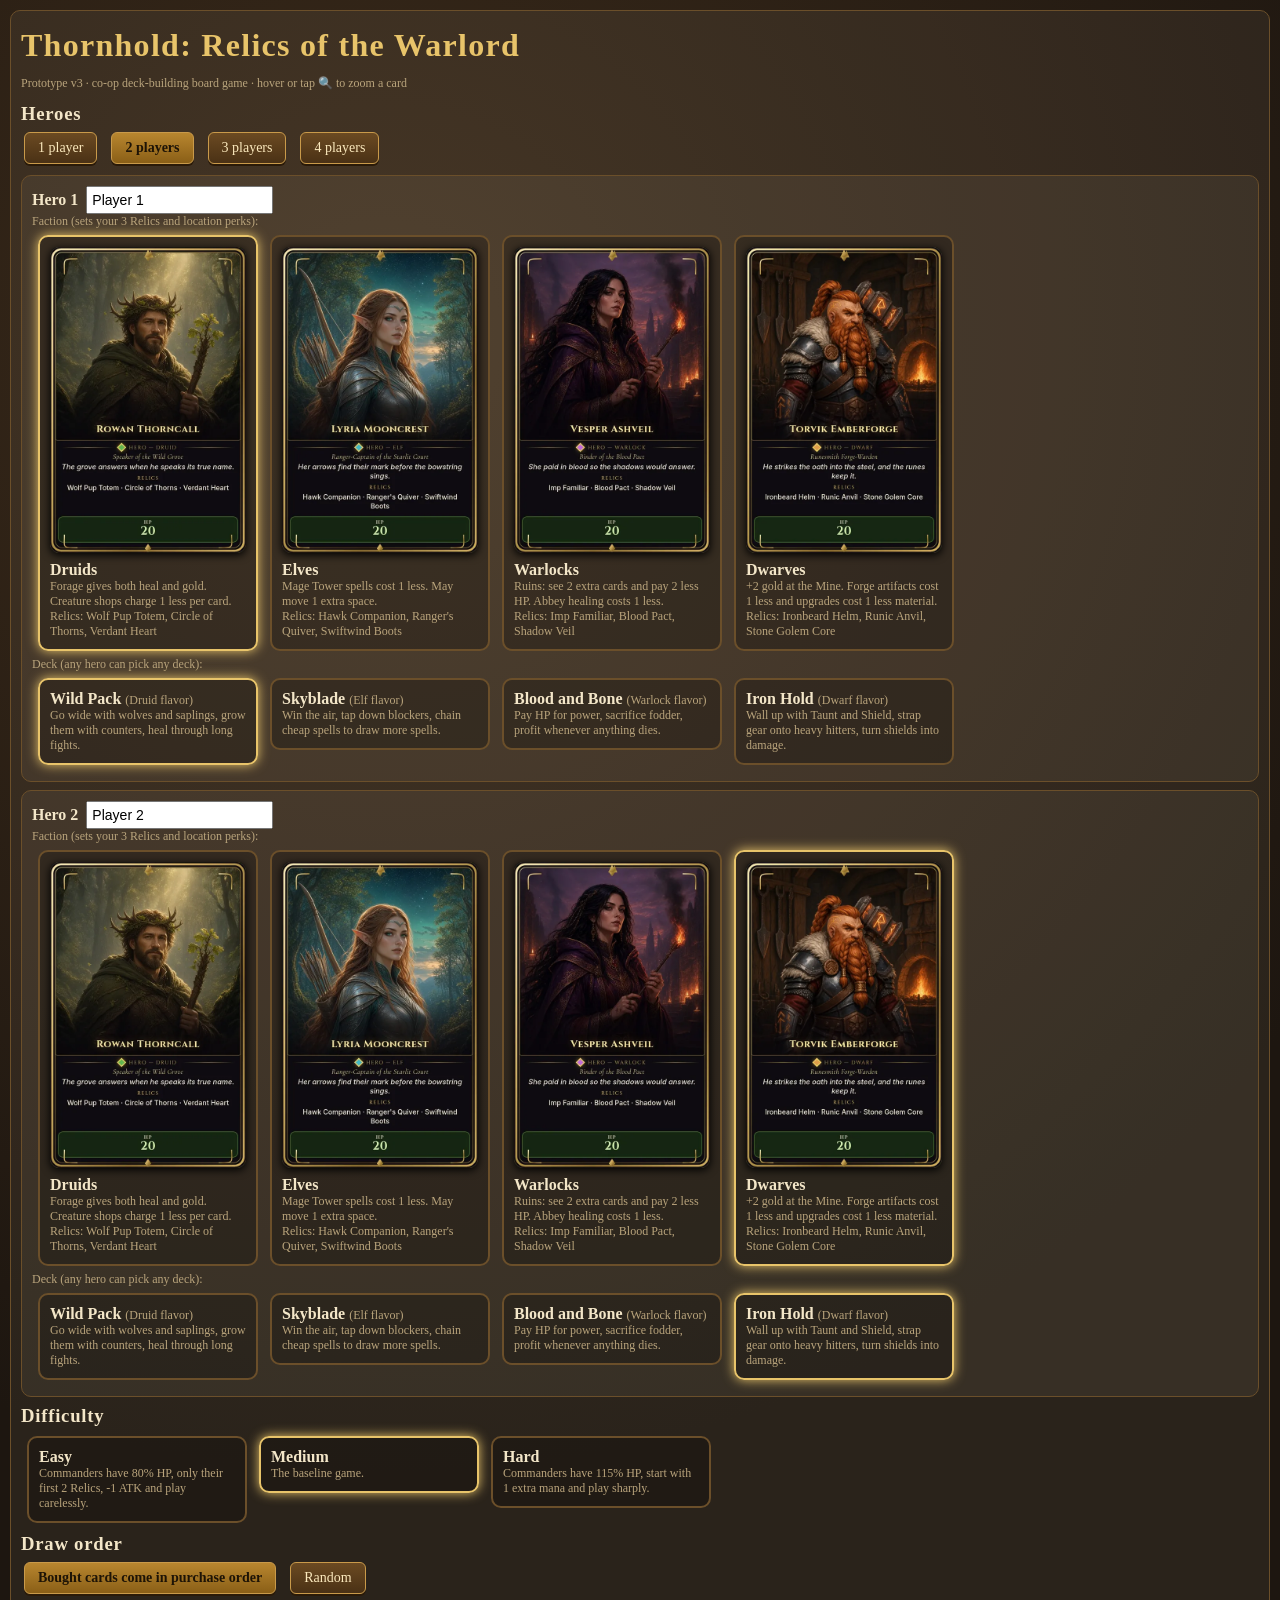
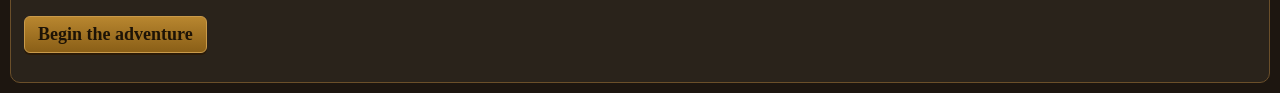
==== index.html @ ebdc27c0 "Mana is used up when played; Leyline Fountain mana shop (5 random cards, rerolls); low-mana warning;" ====
<!DOCTYPE html><html lang="en"><head><meta charset="utf-8"><meta name="viewport" content="width=device-width,initial-scale=1">
<title>Thornhold: Relics of the Warlord</title><link rel=icon href=favicon.svg><style>
*{box-sizing:border-box}
html,body{margin:0;padding:0}
body{font-family:"Palatino Linotype",Palatino,"Book Antiqua",Georgia,serif;background:#1d1610 radial-gradient(circle at 30% 20%,#3a2a1a 0,#1d1610 70%);color:#f3e6c8;min-height:100vh}
button{font-family:inherit;cursor:pointer}
h1,h2,h3{font-family:"Cinzel","Trajan Pro",Georgia,serif;letter-spacing:.04em;margin:.2em 0}
.btn{background:linear-gradient(#6b4a22,#4a3115);color:#fbe9bd;border:1px solid #c99a4a;border-radius:6px;padding:7px 13px;font-size:14px;margin:3px;box-shadow:0 2px 0 #2a1a08}
.btn:hover:not(:disabled){background:linear-gradient(#83592a,#5c3d1a)}
.btn:disabled{opacity:.45;cursor:not-allowed}
.btn.primary{background:linear-gradient(#b8862f,#8a5f17);color:#1d1306;font-weight:bold}
.btn.danger{background:linear-gradient(#8a2a22,#5e1813);border-color:#d26a5a}
.btn.small{padding:3px 8px;font-size:12px}
.wrap{max-width:1400px;margin:0 auto;padding:10px}
.topbar{display:flex;flex-wrap:wrap;align-items:center;gap:14px;background:rgba(0,0,0,.35);border:1px solid #6b4f2a;border-radius:10px;padding:8px 14px}
.topbar h1{font-size:22px;color:#e8c46a;margin-right:auto}
.doom{display:flex;align-items:center;gap:6px;font-size:13px}
.doomtrack{display:flex;gap:2px}
.doomtrack span{width:13px;height:16px;border-radius:2px;background:#3b2c1c;border:1px solid #6b4f2a}
.doomtrack span.on{background:#b3261e;border-color:#ff7b6b}
.doomtrack span.mile{outline:1px solid #e8c46a}
.seals{display:flex;gap:5px;font-size:12px}
.seal{padding:2px 7px;border-radius:10px;border:1px solid #7a2f8a;background:#3b1744}
.seal.broken{background:#2a3a22;border-color:#6fa35b;text-decoration:line-through;opacity:.75}
.main{display:grid;grid-template-columns:minmax(0,1fr) 340px;gap:12px;margin-top:10px}
@media(max-width:1000px){.main{grid-template-columns:1fr}}
.panel{background:rgba(245,230,195,.06);border:1px solid #6b4f2a;border-radius:10px;padding:10px}
.boardwrap{background:#c9b48a url();border-radius:12px;border:3px solid #5b3d1c;box-shadow:inset 0 0 60px rgba(60,35,10,.55);background:radial-gradient(circle at 50% 40%,#e3d2a8,#b99c68)}
svg.board{width:100%;height:auto;display:block}
.node{cursor:default}
.node.reach{cursor:pointer}
.node.reach circle.ring{stroke:#ffd85a;stroke-width:5;animation:pulse 1.2s infinite}
@keyframes pulse{0%,100%{stroke-opacity:1}50%{stroke-opacity:.35}}
.locpanel{margin-top:10px}
.locpanel .desc{font-size:14px;color:#e5d4ad;margin:4px 0}
.locpanel .region{font-size:13px;color:#a9d48f;font-style:italic}
.player{border:1px solid #6b4f2a;border-radius:8px;padding:8px;margin-bottom:8px;background:rgba(0,0,0,.25)}
.player.active{border-color:#e8c46a;box-shadow:0 0 10px rgba(232,196,106,.35)}
.player .pname{font-weight:bold;font-size:16px}
.bar{height:10px;background:#3b2c1c;border-radius:5px;overflow:hidden;border:1px solid #000;margin:3px 0}
.bar>i{display:block;height:100%;background:linear-gradient(#e04a3a,#a3221a)}
.chips{display:flex;flex-wrap:wrap;gap:4px;margin-top:4px}
.chip{font-size:11px;padding:2px 7px;border-radius:10px;background:#4a3518;border:1px solid #c99a4a;cursor:help}
.chip.relic{background:#2b3f5a;border-color:#7fb2e6}
.chip.perk{background:#40351a;border-color:#e8c46a}
.chip.eperk{background:#4a1a1a;border-color:#d26a5a}
.chip.quest{background:#2f4a2a;border-color:#8fc57a}
.log{font-size:12px;max-height:300px;overflow:auto;line-height:1.45;background:rgba(0,0,0,.3);padding:6px;border-radius:6px}
.log div{border-bottom:1px dotted #4a3a24;padding:1px 0}
.overlay{position:fixed;inset:0;background:rgba(10,6,2,.82);display:flex;align-items:flex-start;justify-content:center;overflow:auto;z-index:10;padding:20px 8px}
.modal{background:linear-gradient(#3a2a18,#241a0f);border:2px solid #c99a4a;border-radius:12px;padding:16px;max-width:1150px;width:100%;box-shadow:0 10px 40px #000}
.modal h2{color:#e8c46a}
.cards{display:flex;flex-wrap:wrap;gap:10px;margin:10px 0}
.card{width:132px;min-height:188px;border-radius:9px;background:linear-gradient(#f6ecd2,#dcc89c);color:#2a1a0a;border:3px solid #7a5a2a;position:relative;padding:22px 7px 26px;font-size:12px;box-shadow:0 3px 8px rgba(0,0,0,.6);display:flex;flex-direction:column;transition:transform .12s}
.card.play{cursor:pointer}
.card.play:hover{transform:translateY(-6px)}
/* Combat hand: never move the card's hit box on hover (that looped zoom-in/out on laptops). */
.combat-hand .card.play:hover{transform:none}
.combat-hand .play-row .card.play:hover,
.combat-hand .play-row .card:hover,
.combat-hand .play-row .card:focus-visible{
  transform:rotate(var(--ang)) translateY(var(--drop));
  z-index:8;
}
.combat-hand .play-row .card:hover .cardface,
.combat-hand .mana-row .card:hover .cardface{
  transform:translateY(-14px) scale(1.05);
  transform-origin:50% 100%;
  pointer-events:none;
}
.card.cant{opacity:.55;filter:grayscale(.5)}
.card .mana{position:absolute;top:-9px;left:-9px;width:28px;height:28px;border-radius:50%;background:radial-gradient(circle at 35% 30%,#8fd0ff,#1f5fa8);color:#fff;font-weight:bold;display:flex;align-items:center;justify-content:center;border:2px solid #0c2c55;font-size:15px}
.card .cost{position:absolute;bottom:-9px;right:-9px;min-width:30px;height:28px;border-radius:14px;padding:0 5px;background:radial-gradient(circle at 35% 30%,#ffe58a,#b8860b);color:#3a2500;font-weight:bold;display:flex;align-items:center;justify-content:center;border:2px solid #6b4a00;font-size:13px}
.card .cname{font-weight:bold;font-size:13px;text-align:center;line-height:1.15}
.card .ctype{font-size:10px;text-align:center;text-transform:uppercase;letter-spacing:.08em;color:#6b4a22;margin:2px 0}
.card .art{text-align:center;font-size:30px;margin:4px 0;border-radius:6px;background:rgba(0,0,0,.08);padding:4px 0}
.card .ctext{font-size:11.5px;line-height:1.3;text-align:center;flex:1}
.card .tier{position:absolute;bottom:3px;left:7px;font-size:10px;color:#6b4a22}
.card.druid{border-color:#3f7d3a}.card.elf{border-color:#2f7a8c}.card.warlock{border-color:#6b2f8a}.card.dwarf{border-color:#8a5a2b}.card.neutral{border-color:#7a6a50}
.card.relic{background:linear-gradient(#e3ecf7,#b7c9e0);border-color:#2b4f7a}
.card.perk{background:linear-gradient(#fbefc4,#e2c56e);border-color:#8a6a10}
.card .buy{margin-top:6px;text-align:center}
.enemy{width:150px;border-radius:9px;background:linear-gradient(#3b1d1d,#1f0e0e);border:3px solid #7a2a2a;padding:8px;color:#f3d6c8;cursor:pointer;position:relative;font-size:12px}
.enemy.boss{width:200px;border-color:#b8862f;background:linear-gradient(#2a0f33,#120616)}
.enemy.tgt{box-shadow:0 0 0 3px #ffd85a,0 0 18px #ffd85a}
.enemy.dead{opacity:.25;cursor:default;filter:grayscale(1)}
.enemy .ename{font-weight:bold;font-size:14px}
.enemy .stats{display:flex;gap:8px;margin:4px 0;font-size:13px}
.enemy .abil{font-size:11px;color:#d8b5a5;font-style:italic}
.tag{display:inline-block;font-size:10px;padding:1px 5px;border-radius:6px;background:#5a4a20;margin:1px}
.fighters{display:flex;flex-wrap:wrap;gap:10px;margin:8px 0}
.fighter{border:1px solid #6b4f2a;border-radius:8px;padding:6px 10px;background:rgba(0,0,0,.3);min-width:220px}
.fighter.act{border-color:#e8c46a}
.creature{display:inline-block;font-size:11px;padding:2px 6px;border-radius:6px;background:#2f4a2a;border:1px solid #8fc57a;margin:2px}
.manabar{display:inline-flex;gap:3px;vertical-align:middle}
.manabar i{width:14px;height:14px;border-radius:50%;background:#1f5fa8;border:1px solid #8fd0ff;display:inline-block}
.manabar i.off{background:#222;border-color:#444}
.clog{font-size:12px;max-height:120px;overflow:auto;background:rgba(0,0,0,.35);padding:6px;border-radius:6px;line-height:1.4}
.setup .fac{display:inline-block;width:200px;border:2px solid #6b4f2a;border-radius:10px;padding:10px;margin:6px;cursor:pointer;background:rgba(0,0,0,.25);vertical-align:top}
.setup .fac.sel{border-color:#e8c46a;box-shadow:0 0 12px #e8c46a}
.setup .fac .ic{font-size:36px}
.endscreen{text-align:center;padding:40px}
.endscreen h1{font-size:46px}
.muted{color:#b9a47c;font-size:12px}
.row{display:flex;flex-wrap:wrap;gap:8px;align-items:center}
.decklist{display:flex;flex-wrap:wrap;gap:6px}
.decklist .dl{font-size:12px;border:1px solid #6b4f2a;border-radius:6px;padding:3px 6px;background:rgba(0,0,0,.25)}
.help{font-size:13px;line-height:1.5}
.help summary{cursor:pointer;color:#e8c46a}
.err{background:#5e1813;color:#fff;padding:6px;border-radius:6px;margin:6px 0;font-size:12px}

.crs{display:flex;flex-wrap:wrap;gap:4px;margin-top:4px}
.mini{width:110px;padding:4px 6px;border-radius:7px;background:#2f4a2a;border:1px solid #8fc57a;font-size:11px;line-height:1.25}
.mini.token{border-style:dashed;background:#2a3d2a}
.mini.artf{background:#3d3a33;border-color:#c9a45a}
.mini .mn{font-weight:bold;white-space:nowrap;overflow:hidden;text-overflow:ellipsis}
.mini .kw{color:#e6d9a8;font-size:10px;min-height:12px}
.mini .pt{font-weight:bold;font-size:14px;text-align:right}
.mini .ctr{font-size:10px;background:#5b7d2a;border-radius:4px;padding:0 3px}
.respond{border:2px solid #d4a017;background:#3a2a12}
/* ===== v3 additions ===== */
.card{width:138px}
.card .mana{background:radial-gradient(circle at 35% 30%,#8fd0ff,#1f5fa8)}
.card.creature{background:linear-gradient(#eef3dc,#c9d6a4)}
.card.spell,.card.instant{background:linear-gradient(#ecebf8,#c3c3e6)}
.card.artifact,.card.equipment{background:linear-gradient(#f4eadb,#d9c3a0)}
.card.manac{background:linear-gradient(#e2f0fb,#a9cbe8);border-color:#1f5fa8}
.card.junk{background:linear-gradient(#ddd,#aaa);border-color:#666}
.card .pt{position:absolute;bottom:4px;left:8px;font-weight:bold;font-size:15px}
.card .stars{position:absolute;top:2px;right:6px;color:#b8860b;font-size:12px}
.card.sel{box-shadow:0 0 0 3px #ffd85a,0 0 14px #ffd85a}
.gauntlet{display:flex;flex-wrap:wrap;gap:8px;align-items:center;margin:8px 0;padding:8px;border-radius:10px;background:rgba(90,20,20,.25);border:1px solid #7a2a2a}
.gstop{padding:6px 10px;border-radius:8px;border:2px solid #6b1e1e;background:#3a1212;font-size:13px}
.gstop.done{background:#2a3a22;border-color:#6fa35b;text-decoration:line-through;opacity:.8}
.gstop.next{border-color:#ffd85a;box-shadow:0 0 10px rgba(255,216,90,.5)}
.gstop.lock{opacity:.6}
.cr{width:118px;padding:5px 6px;border-radius:8px;background:#2f4a2a;border:2px solid #8fc57a;font-size:11px;line-height:1.25;cursor:pointer;position:relative;transition:transform .15s}
.cr.boss{background:#4a1f1f;border-color:#d26a5a}
.cr.token{border-style:dashed}
.cr.tapped{transform:rotate(9deg);opacity:.6;filter:saturate(.5)}
.cr.atk{box-shadow:0 0 0 3px #ff6a3a,0 0 14px #ff6a3a}
.cr.ally{box-shadow:0 0 0 3px #7fd3ff,0 0 12px #7fd3ff}
.cr.tgt{box-shadow:0 0 0 3px #ffd85a,0 0 14px #ffd85a}
.cr .mn{font-weight:bold;white-space:nowrap;overflow:hidden;text-overflow:ellipsis}
.cr .kw{color:#e6d9a8;font-size:10px;min-height:12px}
.cr .pt{font-weight:bold;font-size:15px;text-align:right}
.cr .eq{font-size:10px;color:#ffd9a0}
.cr .sh{position:absolute;top:-8px;right:-6px;background:#5a7fa8;border:1px solid #cfe6ff;border-radius:10px;padding:0 5px;font-size:11px;font-weight:bold}
.field{display:flex;flex-wrap:wrap;gap:8px;min-height:30px;padding:6px;border-radius:8px;background:rgba(0,0,0,.2)}
.bosspanel{display:flex;flex-wrap:wrap;gap:14px;align-items:flex-start;padding:10px;border-radius:10px;background:linear-gradient(#2a0f33,#120616);border:2px solid #b8862f}
.bosspanel .bname{font-size:20px;font-weight:bold;color:#e8c46a}
.bossbox{cursor:pointer;padding:6px;border-radius:8px}
.bossbox.tgt{box-shadow:0 0 0 3px #ffd85a,0 0 14px #ffd85a}
.phase{font-size:16px;padding:8px 12px;border-radius:8px;background:#3a2a12;border:1px solid #c99a4a;margin:8px 0}
.bosscast-banner{margin:8px 0 0;padding:8px 12px;border-radius:8px;font-size:15px;color:#f3e8ff;background:linear-gradient(#4a2370,#2a1240);border:2px solid #c46bff;box-shadow:0 0 16px rgba(196,107,255,.5);animation:awakenpop .45s ease-out;display:flex;flex-wrap:wrap;gap:8px;align-items:center}
.bosscast-banner .bc-spell{display:inline-flex;align-items:center;gap:6px;background:rgba(0,0,0,.25);padding:3px 8px;border-radius:6px}
.bosscast-banner .bc-spell img{width:34px;height:46px;object-fit:cover;border-radius:3px}
.bosscast-banner small{opacity:.85}
.awaken-banner{margin:8px 0 0;padding:10px 14px;border-radius:8px;text-align:center;font-size:18px;font-weight:bold;letter-spacing:.02em;color:#1a1204;background:linear-gradient(#ffe9a0,#c99a4a);border:2px solid #ffd85a;box-shadow:0 0 18px rgba(255,216,90,.55);animation:awakenpop .45s ease-out}
@keyframes awakenpop{0%{transform:scale(.85);opacity:0}100%{transform:scale(1);opacity:1}}
.cr.artcr.awakened{box-shadow:0 0 0 3px #ffd85a,0 0 16px #ffe9a0}
.cr.artcr.awaken-flash{animation:awakenflash 1.1s ease-out}
@keyframes awakenflash{0%{box-shadow:0 0 0 6px #fff6c8,0 0 28px #ffd85a;filter:brightness(1.35)}100%{box-shadow:0 0 0 3px #ffd85a,0 0 16px #ffe9a0;filter:none}}
.atkrow{display:flex;flex-wrap:wrap;gap:6px;align-items:center;padding:6px;border-radius:8px;border:1px solid #6b4f2a;margin:4px 0;background:rgba(0,0,0,.25);cursor:pointer}
.atkrow.sel{border-color:#ffd85a;background:rgba(80,60,10,.4)}
.atkrow.cancel{opacity:.5;text-decoration:line-through}
.eventcard{max-width:460px;width:90%;margin:auto;text-align:center;border-radius:16px;padding:24px;border:4px solid #c99a4a;background:linear-gradient(#f6ecd2,#dcc89c);color:#2a1a0a;box-shadow:0 10px 50px #000;animation:pop .35s ease-out}
.eventcard.bad{border-color:#a3221a;background:linear-gradient(#f6d8d2,#dca89c)}
.eventcard.good{border-color:#3f7d3a;background:linear-gradient(#e6f6d2,#b9dc9c)}
.eventcard .big{font-size:96px}
.eventcard h2{color:#2a1a0a!important;font-size:32px}
.eventcard p{font-size:17px}
.eventcard .res{font-size:20px;font-weight:bold;margin:12px 0}
@keyframes pop{0%{transform:scale(.4) rotate(-8deg);opacity:0}100%{transform:scale(1) rotate(0);opacity:1}}
.tabs{display:flex;gap:6px;margin:6px 0}
.mats{display:inline-flex;gap:8px;font-size:12px}
.uprow{display:flex;flex-wrap:wrap;gap:4px;align-items:center;border-bottom:1px dotted #6b4f2a;padding:4px 0}
.ready{font-size:12px;padding:4px 8px;border-radius:6px;background:rgba(0,0,0,.3);border:1px solid #6b4f2a;margin:4px 0}
.diffsel .fac{width:180px}

/* ===== Finished card art ===== */
.card.artcard{width:138px;min-height:0;height:auto;padding:0;border:none;background:transparent;box-shadow:0 3px 10px rgba(0,0,0,.7);overflow:visible}
.card.artcard .cardface{width:100%;height:auto;display:block;border-radius:8px;pointer-events:none;user-select:none}
.card.artcard .stars{top:6px;right:8px;text-shadow:0 1px 3px #000}
.card.artcard .why{position:absolute;left:6px;right:6px;bottom:28px;background:rgba(20,10,0,.8);color:#ffd9a0;font-size:10px;padding:3px 5px;border-radius:4px;text-align:center;pointer-events:none}
.card.artcard .buy{position:absolute;left:0;right:0;bottom:10px;margin:0}
.zoom-btn{position:absolute;top:6px;left:6px;z-index:2;width:22px;height:22px;border:0;border-radius:11px;background:rgba(0,0,0,.55);color:#f6ecd2;font-size:11px;line-height:22px;padding:0;cursor:pointer;opacity:.85}
.zoom-btn:hover{background:rgba(40,24,8,.9);opacity:1}
.card.artcard .up-tag{position:absolute;left:6px;right:6px;bottom:36px;color:#ffe08a;font-size:10px;text-align:center;text-shadow:0 1px 3px #000;pointer-events:none}

.cr.artcr{width:92px;padding:0 0 22px;overflow:visible;background:#1a120c;border-width:2px}
.cr.artcr .cr-face{width:100%;display:block;border-radius:6px 6px 0 0;pointer-events:none;user-select:none}
.cr.artcr .mn,.cr.artcr .kw,.cr.artcr .eq{display:none}
.cr.artcr .pt{position:absolute;left:0;right:0;bottom:2px;text-align:center;font-size:13px;color:#f6ecd2;text-shadow:0 1px 3px #000}
.cr.artcr .zoom-btn{top:4px;left:4px;width:18px;height:18px;font-size:10px;line-height:18px}

.chip.artchip{display:inline-flex;align-items:center;gap:4px;padding:2px 6px 2px 2px}
.chip.artchip img{width:28px;height:44px;object-fit:cover;border-radius:3px;display:block}

.setup .fac{width:220px}
.setup .fac .hero-art{width:100%;border-radius:8px;margin:0 0 8px;display:block;box-shadow:0 2px 8px #000}

.player .hero-mini{width:44px;height:68px;object-fit:cover;border-radius:5px;float:right;margin:0 0 4px 8px;cursor:pointer;box-shadow:0 2px 6px #000}

.bosspanel{display:flex;gap:12px;align-items:flex-start}
.bossbox{display:flex;gap:10px;align-items:flex-start}
.bossbox .boss-art{width:110px;height:auto;border-radius:8px;display:block;box-shadow:0 2px 8px #000;flex:none}

#cardzoom{position:fixed;inset:0;display:none;align-items:center;justify-content:center;z-index:80;pointer-events:none}
#cardzoom.show{display:flex}
#cardzoom.pinned{pointer-events:auto;background:rgba(8,4,2,.72)}
#cardzoom img{max-width:min(520px,92vw);max-height:92vh;height:auto;border-radius:14px;box-shadow:0 12px 40px #000;pointer-events:none}
#cardzoom .cardzoom-close{display:none;position:fixed;top:16px;right:18px;width:40px;height:40px;border:0;border-radius:20px;background:#3a2a18;color:#f6ecd2;font-size:24px;cursor:pointer}
#cardzoom.pinned .cardzoom-close{display:block}

/* ===== Combat table layout: full cards on the board, hand docked low ===== */
.overlay.combat-ov{
  padding:6px;
  align-items:stretch;
  justify-content:center;
  overflow:hidden;
  background:rgba(8,5,2,.96);
}
.modal.combat-modal{
  max-width:min(1480px,100%);
  width:100%;
  height:100%;
  max-height:100%;
  display:flex;
  flex-direction:column;
  padding:8px 10px 0;
  overflow:hidden;
  --table-card-w:128px;
  --hand-card-w:118px;
}
.combat-table{
  flex:1 1 auto;
  min-height:0;
  overflow:auto;
  display:flex;
  flex-direction:column;
  gap:4px;
}
.combat-modal .bosspanel{
  display:flex;
  flex-wrap:nowrap;
  gap:10px;
  align-items:flex-start;
  padding:6px 8px;
  flex:0 0 auto;
}
.combat-modal .bossbox{display:flex;gap:8px;align-items:flex-start;flex:0 1 auto;min-width:0;max-width:52%}
.combat-modal .bossbox .boss-art{width:72px;height:auto;border-radius:6px;flex:none}
.combat-modal .bosspanel .bname{font-size:16px;line-height:1.2}
.combat-modal .bstats{font-size:12px;color:#e6d9a8}
.bstats-short{display:none}
.combat-modal .bar{width:min(260px,100%)}
.combat-modal .clog{
  flex:1 1 200px;
  min-width:160px;
  max-width:360px;
  max-height:78px;
  margin:0;
  font-size:11px;
}
.combat-modal .phase{font-size:14px;padding:6px 10px;margin:0;flex:0 0 auto}
.combat-fields{display:flex;flex-direction:column;gap:8px;flex:1 1 auto;min-height:0}
.battle-row{flex:0 0 auto;width:100%;min-width:0;overflow:hidden}
.battle-row.ours.act .muted{color:#e8c46a}
.hero-fields{display:flex;flex-direction:row;flex-wrap:nowrap;gap:8px;flex:1 1 auto;min-height:0;align-items:stretch}
.combat-fields.multi .hero-fields .battle-row.ours{flex:1 1 0;width:auto;min-width:0;overflow:auto}
.combat-fields.multi .hero-fields .field{overflow:visible;min-height:0}
.field-stats{display:inline}
.combat-modal .field{
  display:flex;
  flex-wrap:wrap;
  justify-content:center;
  align-items:flex-end;
  gap:8px;
  min-height:0;
  padding:16px 10px 18px;
  overflow:hidden;
}
.cr.tapped, .cr.artcr.tapped{transform-origin:center center}
/* Full painted card faces on the battlefield (not cropped tokens) */
.cr.artcr{
  width:var(--table-card-w);
  flex:0 0 var(--table-card-w);
  padding:0;
  overflow:visible;
  background:transparent;
  border:none;
  box-shadow:0 3px 10px rgba(0,0,0,.7);
  border-radius:8px;
}
.cr.artcr .cardface{
  width:100%;
  height:auto;
  display:block;
  border-radius:8px;
  pointer-events:none;
  user-select:none;
}
.cr.artcr .mn,.cr.artcr .kw,.cr.artcr .eq{display:none}
.cr.artcr .pt{
  position:absolute;
  left:8%;
  right:8%;
  bottom:3.2%;
  text-align:center;
  font-size:calc(var(--table-card-w) * .11);
  font-weight:bold;
  color:#f6ecd2;
  text-shadow:0 1px 3px #000,0 0 6px #000;
  pointer-events:none;
  background:rgba(10,6,2,.55);
  border-radius:6px;
  padding:1px 0;
  line-height:1.15;
}
.cr.artcr > .muted{
  position:absolute;
  left:0;right:0;top:42%;
  text-align:center;
  font-weight:bold;
  text-shadow:0 1px 3px #000;
  pointer-events:none;
}
.cr.artcr .zoom-btn{top:4px;left:4px;width:20px;height:20px;font-size:11px;line-height:20px}
.field.busy{--table-card-w:108px}
.field.packed{--table-card-w:92px}
.combat-modal .fighters{gap:6px;margin:0;flex:0 0 auto}
.combat-modal .fighter{padding:2px 8px;min-width:200px;flex:1}
.combat-modal .fighter .chip.artchip img{width:20px;height:32px}

/* Felt / stone play mat for the table */
.combat-fields{
  background:
    radial-gradient(ellipse at 50% 45%, rgba(70,100,60,.2), transparent 65%),
    linear-gradient(180deg, #243322 0%, #1a2618 55%, #162014 100%);
  border:3px solid #5a3c1c;
  box-shadow:inset 0 0 36px rgba(0,0,0,.45), 0 0 0 1px #c4a36a66;
  border-radius:12px;
  padding:6px 8px 10px;
  margin:2px 0 0;
}
.combat-modal .field{
  background:rgba(0,0,0,.18);
  border:1px solid rgba(80,110,70,.35);
  box-shadow:inset 0 0 16px rgba(0,0,0,.3);
  border-radius:8px;
  padding:16px 10px 18px;
  overflow:hidden;
}
.combat-modal .fighters{background:rgba(0,0,0,.2);border-color:#4a6a40}

/* Hand tray: leather rail, distinct from the table */
.combat-hand{
  flex:0 0 auto;
  z-index:4;
  margin:12px 2px 4px;
  padding:8px 14px 14px;
  border-radius:18px 18px 12px 12px;
  border:3px solid #1a0c06;
  border-top-color:#8a6230;
  background:
    linear-gradient(180deg, rgba(90,56,28,.35), rgba(0,0,0,.28) 40%, rgba(0,0,0,.45)),
    linear-gradient(90deg, #2a180e, #5a3820 18%, #4a2c16 50%, #5a3820 82%, #2a180e);
  box-shadow:
    inset 0 2px 0 #d4b07a,
    inset 0 -10px 18px rgba(0,0,0,.5),
    0 -6px 16px rgba(0,0,0,.4);
  overflow:visible;
}
.combat-hand .hand-label,
.combat-hand .muted{color:#e6d0a8}

.combat-hand-rows{display:flex;flex-wrap:wrap;justify-content:center;align-items:flex-end;gap:8px 16px}
.combat-hand .hand-block{min-width:0}
.combat-hand .cards{margin:4px 0;gap:8px;justify-content:center;flex-wrap:wrap}
.combat-hand .card,
.combat-hand .card.artcard{width:var(--hand-card-w)}
.combat-hand .mana-row .card,
.combat-hand .mana-row .card.artcard{width:calc(var(--hand-card-w) * .86)}
.combat-hand .hand-actions{margin:4px 0 0;justify-content:center}

/* Held hand: slight fan, overlap, sits on the tray lip */
.combat-hand .play-row{
  gap:0;
  padding:2px 18px 0;
  align-items:flex-end;
}
.combat-hand .play-row .card{
  --mid:calc((var(--hand-n, 1) - 1) / 2);
  --ang:calc((var(--i, 0) - var(--mid)) * 3deg);
  --drop:calc(abs(var(--i, 0) - var(--mid)) * 4px);
  margin:0 calc(var(--hand-card-w) * -.16) -10px;
  transform:rotate(var(--ang)) translateY(var(--drop));
  transform-origin:50% 120%;
  z-index:1;
  box-shadow:0 8px 16px rgba(0,0,0,.65);
  transition:transform .14s, margin .14s, z-index 0s;
}
.combat-hand .play-row .card:hover,
.combat-hand .play-row .card:focus-visible{
  transform:rotate(var(--ang)) translateY(var(--drop));
  z-index:8;
}
.combat-hand .mana-row{
  gap:0;
  padding:2px 8px 0;
}
.combat-hand .mana-row .card{
  margin:0 -8px -6px;
  box-shadow:0 6px 12px rgba(0,0,0,.55);
}
.combat-hand .hand-actions{position:relative;z-index:2;padding-top:8px}

/* Softer "can't play" — art stays visible, small badge instead of a covering bar */
.combat-hand .card.cant{opacity:1;filter:none}
.combat-hand .card.artcard.cant .cardface{opacity:.88;filter:brightness(.88) saturate(.8)}
.combat-hand .card.artcard .why{
  left:50%;
  right:auto;
  bottom:auto;
  top:8px;
  transform:translateX(-50%);
  width:max-content;
  max-width:90%;
  background:rgba(50,18,8,.88);
  color:#ffe0b0;
  font-size:9px;
  font-weight:bold;
  letter-spacing:.02em;
  padding:2px 7px;
  border-radius:8px;
  box-shadow:0 1px 4px #000;
  white-space:nowrap;
  overflow:hidden;
  text-overflow:ellipsis;
}

/* Opponent's cards face them (180°). Live stats / zoom stay upright. */
.battle-row.is-foe .cr,
.battle-row.is-foe .cr.artcr{transform:rotate(180deg)}
.battle-row.is-foe .cr.tapped,
.battle-row.is-foe .cr.artcr.tapped{transform:rotate(189deg)}
.battle-row.is-foe .cr .pt,
.battle-row.is-foe .cr .zoom-btn,
.battle-row.is-foe .cr .sh,
.battle-row.is-foe .cr > .muted{transform:rotate(180deg)}



/* Boss relics as full card pics, to the right of his name/info */
.combat-modal .bosspanel{align-items:center}
.boss-relics{
  display:flex;
  flex-direction:row;
  flex-wrap:nowrap;
  align-items:flex-end;
  gap:6px;
  flex:0 0 auto;
  transform:none;
}
/* Relics in the top panel always face the player; only battlefield creatures flip. */
.boss-relics .chip,
.boss-relics .chip img{
  transform:none;
}
.boss-relics .chip{
  flex-direction:column;
  align-items:center;
  gap:2px;
  padding:3px;
  margin:0;
  background:rgba(20,10,4,.55);
  border:1px solid #8a6230;
  border-radius:6px;
  font-size:9px;
  line-height:1.2;
  text-align:center;
  color:#e6d0a8;
  width:58px;
  max-width:58px;
  box-sizing:border-box;
  flex:0 0 58px;
  cursor:pointer;
}
.boss-relics .chip.artchip img{
  width:52px;
  height:80px;
  object-fit:cover;
  border-radius:4px;
  box-shadow:0 3px 8px #000;
  flex:none;
}
.boss-relics .chip-name{
  display:block;
  width:100%;
  height:1.2em;
  line-height:1.2em;
  white-space:nowrap;
  overflow:hidden;
  text-overflow:ellipsis;
}
.combat-modal .clog{min-width:120px;flex:1 1 140px}
/* Relic / bonus cards sit in the empty lower-left of the hand tray */
.combat-hand{display:flex;align-items:flex-end;gap:10px}
.tray-bonuses{
  flex:0 0 auto;
  display:flex;
  flex-direction:row;
  flex-wrap:nowrap;
  align-items:flex-end;
  gap:6px;
  padding:0 2px 8px 4px;
  z-index:3;
}
.tray-bonuses .chip{
  flex-direction:column;
  align-items:center;
  gap:2px;
  padding:3px;
  margin:0;
  background:rgba(20,10,4,.7);
  border:1px solid #8a6230;
  border-radius:6px;
  font-size:9px;
  line-height:1.15;
  text-align:center;
  color:#e6d0a8;
  max-width:72px;
  cursor:pointer;
}
.tray-bonuses .chip.artchip img{
  width:56px;
  height:88px;
  object-fit:cover;
  border-radius:4px;
  box-shadow:0 3px 8px #000;
}
.combat-hand-rows{flex:1 1 auto;min-width:0}
.combat-modal .fighters.slim{background:transparent;border:none;padding:0 4px}
.combat-modal .fighters.slim .fighter{padding:1px 8px;border:none;background:transparent;min-width:0}

@media (min-width:1600px) and (min-height:980px){
  .modal.combat-modal{--table-card-w:160px;--hand-card-w:128px}
  .field.busy{--table-card-w:148px}
  .field.packed{--table-card-w:128px}
}
@media (max-height:820px){
  .modal.combat-modal{--table-card-w:120px;--hand-card-w:78px}
  .field.busy{--table-card-w:114px}
  .field.packed{--table-card-w:100px}
  .tray-bonuses .chip.artchip img{width:48px;height:76px}
  .tray-bonuses{padding-bottom:6px}
  .combat-modal .bossbox .boss-art{width:44px}
  .combat-modal .bosspanel{padding:3px 6px;gap:8px;align-items:center}
  .boss-relics{gap:4px}
  .boss-relics .chip{width:52px;max-width:52px;flex-basis:52px;padding:2px;font-size:8px}
  .boss-relics .chip.artchip img{width:36px;height:56px}
  .combat-modal .clog{max-height:56px;font-size:10px;min-width:100px}
  .combat-modal .phase{font-size:12px;padding:3px 8px}
  .combat-modal .bstats{font-size:11px}
  .combat-modal .bosspanel .bname{font-size:15px}
  .combat-fields{padding:4px 6px 4px;gap:2px}
  .combat-modal .field{padding:3px 4px;gap:6px}
  .combat-modal .fighters{gap:4px}
  .combat-modal .fighter{padding:1px 6px;font-size:12px}
  .combat-modal .fighter .chip.artchip img{width:14px;height:22px}
  .combat-hand .muted{font-size:11px;margin:0}
  .combat-hand{padding:4px 10px 6px;margin-top:6px}
  .combat-hand .hand-actions{margin:0;padding-top:2px}
  .combat-hand .play-row{padding:0 14px}
  .combat-hand .play-row .card{margin-bottom:-4px;--drop:calc(abs(var(--i, 0) - var(--mid)) * 3px)}
  .combat-hand .play-row .card:hover,
  .combat-hand .play-row .card:focus-visible{transform:rotate(var(--ang)) translateY(var(--drop));z-index:8}
}
@media (max-height:700px){
  .modal.combat-modal{--table-card-w:96px;--hand-card-w:86px}
  .combat-hand .mana-row .card,
  .combat-hand .mana-row .card.artcard{width:calc(var(--hand-card-w) * .8)}
}
/* Phone landscape */
@media (max-height:500px) and (orientation:landscape){
  .overlay.combat-ov{padding:2px}
  .modal.combat-modal{--table-card-w:70px;--hand-card-w:50px;padding:3px 6px 0}
  .combat-fields{flex-direction:row;align-items:flex-end;gap:8px}
  .battle-row{flex:1 1 0;min-width:0}
  .combat-modal .fighters{display:none}
  .tray-bonuses{max-width:none;gap:3px;padding:0 2px 4px;flex-wrap:nowrap}
  .tray-bonuses .chip{max-width:52px;font-size:8px;padding:2px}
  .tray-bonuses .chip.artchip img{width:36px;height:56px}
  .combat-modal .bossbox .boss-art{width:36px}
  .combat-modal .bosspanel{padding:2px 6px}
  .combat-modal .bosspanel .bname{font-size:14px}
  .combat-modal .bstats{display:block;font-size:11px}
  .combat-modal .clog{display:none}
  .combat-modal .chips{display:none}
  .boss-relics{gap:3px}
  .boss-relics .chip{width:40px;max-width:40px;flex-basis:40px;padding:1px;font-size:7px}
  .boss-relics .chip.artchip img{width:28px;height:44px}
  .field-stats{display:inline}
  .combat-modal .phase{font-size:11px;padding:3px 8px;overflow:hidden;white-space:nowrap;text-overflow:ellipsis;flex:0 0 auto;margin:0 0 6px;background:#2a1c0e;z-index:1}
  .phase-hint,.wide-hint{display:none}
  .battle-row > .muted{padding:1px 4px 3px;line-height:1.2;font-size:10px}
  .combat-fields{margin-top:2px}
  .combat-hand{margin:4px 0 2px;padding:3px 8px 6px;border-radius:12px 12px 8px 8px}
  .combat-hand .play-row{padding:0 8px}
  .combat-hand .play-row .card{margin-left:calc(var(--hand-card-w) * -.2);margin-right:calc(var(--hand-card-w) * -.2);margin-bottom:-4px}
  .combat-hand .play-row .card:hover,
  .combat-hand .play-row .card:focus-visible{transform:rotate(var(--ang)) translateY(var(--drop));z-index:8}
  .combat-hand .muted{position:absolute;width:1px;height:1px;overflow:hidden;clip:rect(0,0,0,0)}
  .combat-hand .mana-row .card,
  .combat-hand .mana-row .card.artcard{width:calc(var(--hand-card-w) * .78)}
  .field.busy,.field.packed{--table-card-w:58px}
  .combat-modal .field{gap:4px;padding:2px}
  .combat-hand .hand-actions{margin:2px 0 0}
}

/* Town-map embed: the fight fills the iframe, no board chrome */
html.embed, body.embed{height:100%;margin:0;background:#140e08;overflow:hidden}
body.embed #app{height:100%}
body.embed .overlay.combat-ov{padding:0;background:#140e08}
body.embed .modal.combat-modal{max-width:100%;border-radius:0;border-width:0 0 0 0;box-shadow:none}
.combat-hand .waiting{padding:10px 12px;text-align:center}

/* Narrow / phone portrait: keep boss stats on one line, don't wrap the log mid-word */
@media (max-width:520px){
  .combat-modal .clog{display:none}
  .combat-modal .bossbox{max-width:100%}
  .bstats-full{display:none}
  .bstats-short{display:inline}
  .combat-modal .bstats{white-space:nowrap;font-size:11px}
  .combat-modal .phase{font-size:13px;line-height:1.35;white-space:normal}
  .combat-modal .phase .phase-hint{display:block;font-weight:normal;font-size:12px;margin-top:2px}
  .battle-row > .muted{font-size:12px;line-height:1.3;white-space:normal}
  .field-stats{display:block;padding-top:1px}
  .combat-hand .waiting{font-size:13px;line-height:1.4;padding:8px 10px}
  .combat-fields{gap:10px}
}

/* First-fight how-to and per-step coach (town battles) */
.modal.combat-modal{position:relative}
.coach{display:flex;align-items:flex-start;gap:10px;margin:0 0 6px;padding:8px 10px;background:#2a1c0e;border:1px solid #e8c46a;border-radius:8px;color:#f6ecd2;font-size:15px;line-height:1.35;flex:0 0 auto;position:sticky;top:0;z-index:8;box-shadow:0 4px 12px rgba(0,0,0,.45)}
.coach-text{flex:1 1 auto}
.howto-btn{flex:0 0 auto;width:36px;height:36px;border-radius:18px;border:2px solid #e8c46a;background:linear-gradient(#b8862f,#8a5f17);color:#1d1306;font-weight:bold;font-size:20px;line-height:32px;padding:0;margin:0;cursor:pointer;box-shadow:0 2px 0 #2a1a08}
.howto-btn:hover{background:linear-gradient(#d4a44a,#8a5f17)}
.combat-modal:has(.howto-ov) .coach{visibility:hidden}
.howto-ov{position:absolute;inset:0;background:rgba(8,4,2,.86);display:flex;align-items:center;justify-content:center;z-index:40;padding:16px}
.howto-card{background:linear-gradient(#3a2a18,#241a0f);border:2px solid #e8c46a;border-radius:12px;padding:18px 20px;max-width:520px;width:100%;color:#f6ecd2;box-shadow:0 10px 40px #000;max-height:90%;overflow:auto}
.howto-card h2{color:#e8c46a;margin:0 0 8px;font-size:1.35em}
.howto-lead{margin:0 0 10px;color:#e6d0a8}
.howto-card ol{margin:0 0 16px;padding-left:1.2em;line-height:1.45}
.howto-card li{margin:0 0 8px}
.howto-gotit{display:block;width:100%;min-height:48px;font-size:18px;margin:0}
.combat-modal:has(.coach) .phase-hint,
.combat-modal:has(.coach) .wide-hint{display:none}

@keyframes coachglow{
  0%,100%{box-shadow:0 0 0 2px #ffe08a,0 0 12px #e8c46aaa}
  50%{box-shadow:0 0 0 3px #fff3c0,0 0 20px #ffd85a}
}
.card.play,
.btn.glow,
.cr[data-a="cToggleAtk"],
.cr[data-a="bAssign"],
.bossbox.coach-glow{
  animation:coachglow 1.4s ease-in-out infinite;
  cursor:pointer;
}
.btn.glow{position:relative}
.combat-hand .card, .combat-hand .btn, .howto-btn, .howto-gotit, .coach, .panel.respond .btn{touch-action:manipulation}

@media (max-width:520px){
  .modal.combat-modal{--hand-card-w:86px;--table-card-w:100px}
  .coach{font-size:15px;padding:10px 10px;gap:8px}
  .howto-btn{width:44px;height:44px;border-radius:22px;font-size:22px;line-height:40px}
  .combat-hand{flex-wrap:wrap;align-items:flex-end;gap:8px}
  .tray-bonuses{flex:1 1 auto}
  .combat-hand-rows{flex:1 1 100%;width:100%;order:1}
  .combat-hand .play-row{flex-wrap:nowrap;overflow-x:auto;justify-content:center;width:100%;padding:2px 8px 0;-webkit-overflow-scrolling:touch}
  .combat-hand .hand-actions{order:2;flex:1 1 100%;width:100%;gap:8px;flex-wrap:wrap;justify-content:stretch;padding-top:4px;margin:0}
  .combat-hand .hand-actions .btn{
    min-height:48px;font-size:16px;padding:12px 14px;flex:1 1 auto;margin:0;
  }
  .combat-hand .hand-actions .btn.glow,
  .combat-hand .hand-actions .btn.primary,
  .combat-hand .hand-actions .btn.danger{
    flex:2 1 58%;min-height:52px;font-size:17px;
  }
  .combat-hand .hand-actions [data-a="cRetreat"]{
    flex:0 1 auto;min-height:48px;font-size:13px;padding:8px 10px;
  }
  .panel.respond [data-a="bConfirm"]{min-height:52px;font-size:17px;width:100%;margin-top:8px}
  .panel.respond .btn{min-height:44px;font-size:14px;padding:8px 12px}
  .howto-card{padding:16px 14px}
  .howto-card h2{font-size:1.25em}
}


@media (max-width:700px){
  .hero-fields{flex-direction:column;flex-wrap:nowrap;overflow:auto;-webkit-overflow-scrolling:touch}
  .combat-fields.multi .hero-fields .battle-row.ours{flex:0 0 auto;width:100%}
}
</style></head><body><div id="app"></div><script>
'use strict';
/* Auto-generated card art map. Do not edit by hand. */
const CARD_ART = {
  "boss:apprentice": "assets/cards/apprentice.webp",
  "boss:bandit": "assets/cards/bandit.webp",
  "boss:banditBoss": "assets/cards/banditBoss.webp",
  "boss:cryptKeeper": "assets/cards/cryptKeeper.webp",
  "boss:direAlpha": "assets/cards/direAlpha.webp",
  "boss:drake": "assets/cards/drake.webp",
  "boss:lich": "assets/cards/lich.webp",
  "boss:treeline": "assets/cards/treeline.webp",
  "boss:warlord": "assets/cards/warlord.webp",
  "boss:youngDrake": "assets/cards/youngDrake.webp",
  "boss_relic:ambusherHorn": "assets/cards/ambusherHorn.webp",
  "boss_relic:broodClutch": "assets/cards/broodClutch.webp",
  "boss_relic:crown": "assets/cards/crown.webp",
  "boss_relic:dragonscale": "assets/cards/dragonscale.webp",
  "boss_relic:e_phylactery": "assets/cards/e_phylactery.webp",
  "boss_relic:graveTide": "assets/cards/graveTide.webp",
  "boss_relic:ironWill": "assets/cards/ironWill.webp",
  "boss_relic:loadedDice": "assets/cards/loadedDice.webp",
  "boss_relic:packHunt": "assets/cards/packHunt.webp",
  "boss_relic:phylactery": "assets/cards/e_phylactery.webp",
  "boss_relic:scaleLite": "assets/cards/scaleLite.webp",
  "boss_relic:searingBreath": "assets/cards/searingBreath.webp",
  "boss_relic:stolenPurse": "assets/cards/stolenPurse.webp",
  "boss_relic:warhost": "assets/cards/warhost.webp",
  "boss_relic:witheringAura": "assets/cards/witheringAura.webp",
  "enemy:alphaFang": "assets/cards/alphaFang.webp",
  "enemy:banditArcher": "assets/cards/banditArcher.webp",
  "enemy:banshee": "assets/cards/banshee.webp",
  "enemy:blackDragon": "assets/cards/blackDragon.webp",
  "enemy:boneGolem": "assets/cards/boneGolem.webp",
  "enemy:mnSlagRat": "assets/cards/plagueRat.webp",
  "enemy:mnCaveBats": "assets/cards/whelp.webp",
  "enemy:mnPickGoblin": "assets/cards/sapper.webp",
  "enemy:mnOreOgre": "assets/cards/thug.webp",
  "enemy:mnOverseer": "assets/cards/lieutenant.webp",
  "enemy:mnSlagGolem": "assets/cards/golem.webp",
  "enemy:mnDeepWyrm": "assets/cards/fireDrake.webp",
  "enemy:mnChampion": "assets/cards/trollChief.webp",
  "enemy:mnBrawlerTok": "assets/cards/grunt.webp",
  "enemy:mnRockToss": "assets/cards/hammerBlow.webp",
  "enemy:mnSlagArmor": "assets/cards/ironWill.webp",
  "enemy:mnNightShift": "assets/cards/recruit.webp",
  "enemy:mnRoar": "assets/cards/command.webp",
  "enemy:mnCaveIn": "assets/cards/deepDelve.webp",
  "enemy:mnBoulder": "assets/cards/catapult.webp",
  "enemy:mnCrush": "assets/cards/crushingBlow.webp",
  "enemy:mnCollapse": "assets/cards/inferno.webp",
  "enemy:mnForgeFury": "assets/cards/warDrums.webp",
  "enemy:wdSprite": "assets/cards/bee.webp",
  "enemy:wdStrangler": "assets/cards/saplingGrow.webp",
  "enemy:wdStalker": "assets/cards/timberWolf.webp",
  "enemy:wdOwl": "assets/cards/spiritOwl.webp",
  "enemy:wdHulk": "assets/cards/mossShambler.webp",
  "enemy:wdWraith": "assets/cards/witheringAura.webp",
  "enemy:wdColossus": "assets/cards/wrathOaks.webp",
  "enemy:wdWolfTok": "assets/cards/wolfPup.webp",
  "enemy:wdThornDart": "assets/cards/brambleLash.webp",
  "enemy:wdRoots": "assets/cards/seedField.webp",
  "enemy:wdSap": "assets/cards/wildRegrowth.webp",
  "enemy:wdGloomCall": "assets/cards/packHowl.webp",
  "enemy:wdBriars": "assets/cards/vineWhip.webp",
  "enemy:wdThornBurst": "assets/cards/circleThorns.webp",
  "enemy:wdFrenzy": "assets/cards/feralSurge.webp",
  "enemy:wdDevour": "assets/cards/swarm.webp",
  "enemy:wdStorm": "assets/cards/stampede.webp",
  "enemy:rnWisp": "assets/cards/shadowVeil.webp",
  "enemy:rnSquire": "assets/cards/boneThrall.webp",
  "enemy:rnGravewing": "assets/cards/vampThrall.webp",
  "enemy:rnSentinel": "assets/cards/bloodKnight.webp",
  "enemy:rnWraith": "assets/cards/plagueBearer.webp",
  "enemy:rnRevenant": "assets/cards/lichLord.webp",
  "enemy:rnServantTok": "assets/cards/skelMinion.webp",
  "enemy:rnGraveBolt": "assets/cards/shadowBolt.webp",
  "enemy:rnWard": "assets/cards/runeBulwark.webp",
  "enemy:rnServants": "assets/cards/raiseDead.webp",
  "enemy:rnHex": "assets/cards/curseWeak.webp",
  "enemy:rnShroud": "assets/cards/smokeScreen.webp",
  "enemy:rnWail": "assets/cards/soulRend.webp",
  "enemy:rnDoom": "assets/cards/banish.webp",
  "enemy:rnNightfall": "assets/cards/corruption.webp",
  "enemy:rnDecree": "assets/cards/bloodPact.webp",
  "enemy:caltrops": "assets/cards/caltrops.webp",
  "enemy:catapult": "assets/cards/catapult.webp",
  "enemy:cleave": "assets/cards/cleave.webp",
  "enemy:command": "assets/cards/command.webp",
  "enemy:corpseExplode": "assets/cards/corpseExplode.webp",
  "enemy:crushingBlow": "assets/cards/crushingBlow.webp",
  "enemy:cutthroat": "assets/cards/cutthroat.webp",
  "enemy:deathKnight": "assets/cards/deathKnight.webp",
  "enemy:decree": "assets/cards/decree.webp",
  "enemy:direWolf": "assets/cards/direWolf.webp",
  "enemy:dirtyTrick": "assets/cards/dirtyTrick.webp",
  "enemy:elderDrake": "assets/cards/elderDrake.webp",
  "enemy:exileCurse": "assets/cards/exileCurse.webp",
  "enemy:fireBreath": "assets/cards/fireBreath.webp",
  "enemy:fireDrake": "assets/cards/fireDrake.webp",
  "enemy:ghast": "assets/cards/ghast.webp",
  "enemy:grunt": "assets/cards/grunt.webp",
  "enemy:inferno": "assets/cards/inferno.webp",
  "enemy:kobold": "assets/cards/kobold.webp",
  "enemy:lieutenant": "assets/cards/lieutenant.webp",
  "enemy:moltenHoard": "assets/cards/moltenHoard.webp",
  "enemy:orcBerserker": "assets/cards/orcBerserker.webp",
  "enemy:orcShield": "assets/cards/orcShield.webp",
  "enemy:raiseFallen": "assets/cards/raiseFallen.webp",
  "enemy:sapper": "assets/cards/sapper.webp",
  "enemy:scaledGuard": "assets/cards/scaledGuard.webp",
  "enemy:shiv": "assets/cards/shiv.webp",
  "enemy:skelArcher": "assets/cards/skelArcher.webp",
  "enemy:smokeBomb": "assets/cards/smokeBomb.webp",
  "enemy:snarl": "assets/cards/snarl.webp",
  "enemy:soulDrain": "assets/cards/soulDrain.webp",
  "enemy:thug": "assets/cards/thug.webp",
  "enemy:trollChief": "assets/cards/trollChief.webp",
  "enemy:warDrums": "assets/cards/warDrums.webp",
  "enemy:wargRider": "assets/cards/wargRider.webp",
  "enemy:whelp": "assets/cards/whelp.webp",
  "enemy:wingBuffet": "assets/cards/wingBuffet.webp",
  "enemy:zombie": "assets/cards/enemies_zombie.webp",
  "hc:acornHauler": "assets/cards/acornHauler.webp",
  "hc:aimedShot": "assets/cards/aimedShot.webp",
  "hc:ancientSeasons": "assets/cards/ancientSeasons.webp",
  "hc:antlerCrown": "assets/cards/antlerCrown.webp",
  "hc:axeSwing": "assets/cards/axeSwing.webp",
  "hc:axethrower": "assets/cards/axethrower.webp",
  "hc:ballista": "assets/cards/ballista.webp",
  "hc:banish": "assets/cards/banish.webp",
  "hc:barkPlating": "assets/cards/barkPlating.webp",
  "hc:bloodImp": "assets/cards/bloodImp.webp",
  "hc:bloodKnight": "assets/cards/bloodKnight.webp",
  "hc:bloodprice": "assets/cards/bloodprice.webp",
  "hc:boar": "assets/cards/boar.webp",
  "hc:boneAltar": "assets/cards/boneAltar.webp",
  "hc:boneThrall": "assets/cards/boneThrall.webp",
  "hc:brambleLash": "assets/cards/brambleLash.webp",
  "hc:brokk": "assets/cards/brokk.webp",
  "hc:buckler": "assets/cards/buckler.webp",
  "hc:caelthorn": "assets/cards/caelthorn.webp",
  "hc:caravanGuard": "assets/cards/caravanGuard.webp",
  "hc:cinderling": "assets/cards/cinderling.webp",
  "hc:clockWall": "assets/cards/clockWall.webp",
  "hc:corruption": "assets/cards/corruption.webp",
  "hc:counterShot": "assets/cards/counterShot.webp",
  "hc:crossbow": "assets/cards/crossbow.webp",
  "hc:curseWeak": "assets/cards/curseWeak.webp",
  "hc:cursedDagger": "assets/cards/cursedDagger.webp",
  "hc:deepDelve": "assets/cards/deepDelve.webp",
  "hc:denMother": "assets/cards/denMother.webp",
  "hc:drainLife": "assets/cards/drainLife.webp",
  "hc:drowsyCobble": "assets/cards/drowsyCobble.webp",
  "hc:elderwood": "assets/cards/elderwood.webp",
  "hc:elfScout": "assets/cards/elfScout.webp",
  "hc:elvenSong": "assets/cards/elvenSong.webp",
  "hc:evasion": "assets/cards/evasion.webp",
  "hc:feralSurge": "assets/cards/feralSurge.webp",
  "hc:forgehand": "assets/cards/forgehand.webp",
  "hc:frostling": "assets/cards/frostling.webp",
  "hc:galeBurst": "assets/cards/galeBurst.webp",
  "hc:galeblade": "assets/cards/galeblade.webp",
  "hc:gearDrone": "assets/cards/gearDrone.webp",
  "hc:giantGrowth": "assets/cards/giantGrowth.webp",
  "hc:gladeRunner": "assets/cards/gladeRunner.webp",
  "hc:gloomling": "assets/cards/gloomling.webp",
  "hc:graveHound": "assets/cards/graveHound.webp",
  "hc:groveTender": "assets/cards/groveTender.webp",
  "hc:groveTotem": "assets/cards/groveTotem.webp",
  "hc:hammerAnvil": "assets/cards/hammerAnvil.webp",
  "hc:hammerBlow": "assets/cards/hammerBlow.webp",
  "hc:harvester": "assets/cards/harvester.webp",
  "hc:hawkrider": "assets/cards/hawkrider.webp",
  "hc:headbutt": "assets/cards/headbutt.webp",
  "hc:healer": "assets/cards/healer.webp",
  "hc:hellfire": "assets/cards/hellfire.webp",
  "hc:highLord": "assets/cards/highLord.webp",
  "hc:holdSentinel": "assets/cards/holdSentinel.webp",
  "hc:hydra": "assets/cards/hydra.webp",
  "hc:ilyara": "assets/cards/ilyara.webp",
  "hc:imp": "assets/cards/imp.webp",
  "hc:ironGolem": "assets/cards/ironGolem.webp",
  "hc:ironclad": "assets/cards/ironclad.webp",
  "hc:ironhide": "assets/cards/ironhide.webp",
  "hc:khazrun": "assets/cards/khazrun.webp",
  "hc:leafCloak": "assets/cards/leafCloak.webp",
  "hc:lichLord": "assets/cards/lichLord.webp",
  "hc:longbow": "assets/cards/longbow.webp",
  "hc:luckyCharm": "assets/cards/luckyCharm.webp",
  "hc:magmaling": "assets/cards/magmaling.webp",
  "hc:marksman": "assets/cards/marksman.webp",
  "hc:mistwalk": "assets/cards/mistwalk.webp",
  "hc:mithril": "assets/cards/mithril.webp",
  "hc:mkWrath": "assets/cards/mkWrath.webp",
  "hc:moonScout": "assets/cards/moonScout.webp",
  "hc:moonShard": "assets/cards/moonShard.webp",
  "hc:moonkitHowler": "assets/cards/moonkitHowler.webp",
  "hc:moonkitPouncer": "assets/cards/moonkitPouncer.webp",
  "hc:moonkitSentry": "assets/cards/moonkitSentry.webp",
  "hc:moonkitStalker": "assets/cards/moonkitStalker.webp",
  "hc:mossShambler": "assets/cards/mossShambler.webp",
  "hc:offering": "assets/cards/offering.webp",
  "hc:packHowl": "assets/cards/packHowl.webp",
  "hc:packleader": "assets/cards/packleader.webp",
  "hc:pebbleCarrier": "assets/cards/pebbleCarrier.webp",
  "hc:phylactery": "assets/cards/phylactery.webp",
  "hc:plagueBearer": "assets/cards/plagueBearer.webp",
  "hc:plagueRat": "assets/cards/plagueRat.webp",
  "hc:quickShot": "assets/cards/quickShot.webp",
  "hc:raiseDead": "assets/cards/raiseDead.webp",
  "hc:recall": "assets/cards/recall.webp",
  "hc:recruit": "assets/cards/recruit.webp",
  "hc:rootDigger": "assets/cards/rootDigger.webp",
  "hc:rubbleMiner": "assets/cards/rubbleMiner.webp",
  "hc:runeBulwark": "assets/cards/runeBulwark.webp",
  "hc:runeguard": "assets/cards/runeguard.webp",
  "hc:runesmith": "assets/cards/runesmith.webp",
  "hc:rustyDagger": "assets/cards/rustyDagger.webp",
  "hc:secondWind": "assets/cards/secondWind.webp",
  "hc:seedField": "assets/cards/seedField.webp",
  "hc:seedling": "assets/cards/seedling.webp",
  "hc:sellsword": "assets/cards/sellsword.webp",
  "hc:shadowBolt": "assets/cards/shadowBolt.webp",
  "hc:shadowpaw": "assets/cards/shadowpaw.webp",
  "hc:shieldBash": "assets/cards/shieldBash.webp",
  "hc:shieldWall": "assets/cards/shieldWall.webp",
  "hc:shortsword": "assets/cards/shortsword.webp",
  "hc:siphon": "assets/cards/siphon.webp",
  "hc:skelMinion": "assets/cards/skelMinion.webp",
  "hc:skyArcher": "assets/cards/skyArcher.webp",
  "hc:smokeScreen": "assets/cards/smokeScreen.webp",
  "hc:soulRend": "assets/cards/soulRend.webp",
  "hc:spiritOwl": "assets/cards/spiritOwl.webp",
  "hc:stampede": "assets/cards/stampede.webp",
  "hc:starfall": "assets/cards/starfall.webp",
  "hc:starweaver": "assets/cards/starweaver.webp",
  "hc:steamTank": "assets/cards/steamTank.webp",
  "hc:stoneskin": "assets/cards/stoneskin.webp",
  "hc:stormling": "assets/cards/stormling.webp",
  "hc:strike": "assets/cards/strike.webp",
  "hc:stumble": "assets/cards/stumble.webp",
  "hc:swarm": "assets/cards/swarm.webp",
  "hc:swiftArrow": "assets/cards/swiftArrow.webp",
  "hc:sylvaris": "assets/cards/sylvaris.webp",
  "hc:thane": "assets/cards/thane.webp",
  "hc:thornSprout": "assets/cards/thornSprout.webp",
  "hc:thornhideBear": "assets/cards/thornhideBear.webp",
  "hc:throwingAxe": "assets/cards/throwingAxe.webp",
  "hc:timberWolf": "assets/cards/timberWolf.webp",
  "hc:towerPlate": "assets/cards/towerPlate.webp",
  "hc:tumblestone": "assets/cards/tumblestone.webp",
  "hc:twinArrows": "assets/cards/twinArrows.webp",
  "hc:unholyReturn": "assets/cards/unholyReturn.webp",
  "hc:ursanox": "assets/cards/ursanox.webp",
  "hc:vampThrall": "assets/cards/vampThrall.webp",
  "hc:vexmora": "assets/cards/vexmora.webp",
  "hc:vineClimber": "assets/cards/vineClimber.webp",
  "hc:vineWhip": "assets/cards/vineWhip.webp",
  "hc:volleyLight": "assets/cards/volleyLight.webp",
  "hc:warBanner": "assets/cards/warBanner.webp",
  "hc:wardenOwl": "assets/cards/wardenOwl.webp",
  "hc:warhammer": "assets/cards/warhammer.webp",
  "hc:wildGrowth": "assets/cards/wildGrowth.webp",
  "hc:wildMother": "assets/cards/wildMother.webp",
  "hc:wildRegrowth": "assets/cards/wildRegrowth.webp",
  "hc:windcaller": "assets/cards/windcaller.webp",
  "hc:wrathOaks": "assets/cards/wrathOaks.webp",
  "hero:druid": "assets/cards/rowan.webp",
  "hero:durgan": "assets/cards/torvik.webp",
  "hero:dwarf": "assets/cards/torvik.webp",
  "hero:elf": "assets/cards/lyria.webp",
  "hero:lyria": "assets/cards/lyria.webp",
  "hero:rowan": "assets/cards/rowan.webp",
  "hero:torvik": "assets/cards/torvik.webp",
  "hero:vesper": "assets/cards/vesper.webp",
  "hero:warlock": "assets/cards/vesper.webp",
  "mana:bloodwell": "assets/cards/bloodwell.webp",
  "mana:cryptPool": "assets/cards/cryptPool.webp",
  "mana:crystal": "assets/cards/crystal.webp",
  "mana:deepVein": "assets/cards/deepVein.webp",
  "mana:hearth": "assets/cards/hearth.webp",
  "mana:plain": "assets/cards/plain.webp",
  "mana:primal": "assets/cards/primal.webp",
  "mana:starlit": "assets/cards/starlit.webp",
  "mana:sylvan": "assets/cards/sylvan.webp",
  "mana:wildgrove": "assets/cards/wildgrove.webp",
  "relic:anvil": "assets/cards/anvil.webp",
  "relic:bloodPact": "assets/cards/bloodPact.webp",
  "relic:circleThorns": "assets/cards/circleThorns.webp",
  "relic:golemCore": "assets/cards/golemCore.webp",
  "relic:hawk": "assets/cards/relics_hawk.webp",
  "relic:helm": "assets/cards/helm.webp",
  "relic:impFamiliar": "assets/cards/impFamiliar.webp",
  "relic:quiver": "assets/cards/quiver.webp",
  "relic:shadowVeil": "assets/cards/shadowVeil.webp",
  "relic:swiftwind": "assets/cards/swiftwind.webp",
  "relic:verdantHeart": "assets/cards/verdantHeart.webp",
  "relic:wolfTotem": "assets/cards/wolfTotem.webp",
  "token:bee": "assets/cards/bee.webp",
  "token:bonePile": "assets/cards/bonePile.webp",
  "token:golem": "assets/cards/golem.webp",
  "token:hawk": "assets/cards/tokens_hawk.webp",
  "token:impTok": "assets/cards/impTok.webp",
  "token:sapling": "assets/cards/sapling.webp",
  "token:saplingGrow": "assets/cards/saplingGrow.webp",
  "token:wolf": "assets/cards/wolf.webp",
  "token:wolfPup": "assets/cards/wolfPup.webp",
  "token:zombie": "assets/cards/tokens_zombie.webp"
};
const HERO_ART_FAC = {
  "druid": "assets/cards/rowan.webp",
  "elf": "assets/cards/lyria.webp",
  "warlock": "assets/cards/vesper.webp",
  "dwarf": "assets/cards/torvik.webp"
};
// ===== Thornhold v3 — data =====
const PARTY_HP={1:0.55,2:0.9,3:1.05,4:0.9}; // commander HP multiplier by number of heroes in the game (small parties get fewer shop turns)
// ===== RNG & utils =====
let SEED = (Date.now() % 2147483646) + 1;
function setSeed(s){ SEED = Math.abs(Math.floor(s)) % 2147483646 + 1; }
function rnd(){ SEED = (SEED * 16807) % 2147483647; return (SEED - 1) / 2147483646; }
const ri = n => Math.floor(rnd() * n);
function shuffle(a){ for(let i=a.length-1;i>0;i--){ const j=ri(i+1); const t=a[i]; a[i]=a[j]; a[j]=t; } return a; }
const pick = a => a[ri(a.length)];
const clamp = (v,a,b) => Math.max(a, Math.min(b, v));
const esc = s => String(s).replace(/[&<>"']/g, c => ({'&':'&amp;','<':'&lt;','>':'&gt;','"':'&quot;',"'":'&#39;'}[c]));
const sum = a => a.reduce((x,y)=>x+y,0);

// ===== Core numbers =====
const START_GOLD = 8, START_HP = 20, INCOME = 2, ROUND_LIMIT = 30, ESCALATE_ROUNDS = [10,20,30];
const HAND_BOUGHT = 5;           // hand = free Basic Strike + up to 5 bought cards
const START_MANA_CARDS = 3;      // every hero starts with 3 Plain Mana
const MANA_OPEN_HAND = 3;        // opening mana hand; the rest stay in the mana deck
const SHOP_REVEAL = 5, SHOP_BUY = 3;
const WARLORD_UNLOCK = 2;        // Malgrath can be called once this many Gauntlet stops are cleared
const SOLO_HP = 5, SOLO_INCOME = 1, SOLO_MANA = 1; // Lone Hero bonus (solo games only)
const MAX_UPGRADES = 2;

// ===== Factions (faction = your 3 Relics + location perks) =====
const FACTIONS = {
  druid:  {name:'Druids',   one:'Druid',   color:'#3f7d3a', icon:'🌿', relics:['wolfTotem','circleThorns','verdantHeart'], perk:'Forage gives both heal and gold. Creature shops charge 1 less per card.'},
  elf:    {name:'Elves',    one:'Elf',     color:'#2f7a8c', icon:'🏹', relics:['hawk','quiver','swiftwind'], perk:'Mage Tower spells cost 1 less. May move 1 extra space.'},
  warlock:{name:'Warlocks', one:'Warlock', color:'#6b2f8a', icon:'🔮', relics:['impFamiliar','bloodPact','shadowVeil'], perk:'Ruins: see 2 extra cards and pay 2 less HP. Abbey healing costs 1 less.'},
  dwarf:  {name:'Dwarves',  one:'Dwarf',   color:'#8a5a2b', icon:'⚒️', relics:['helm','anvil','golemCore'], perk:'+2 gold at the Mine. Forge artifacts cost 1 less and upgrades cost 1 less material.'},
};
const PCOLORS = ['#e8c46a', '#7fd3ff', '#ff8a7a', '#b4f08a'];

const RELICS = {
  wolfTotem:   {fac:'druid', name:'Wolf Pup Totem', text:'Every other combat round (2, 4, 6…), create a 2/2 Wolf Pup token, tapped. Max 2 pups at once.'},
  circleThorns:{fac:'druid', name:'Circle of Thorns', text:'Start of your turn: each of your creatures with a +1/+1 counter and no Shield gains Shield 1.'},
  verdantHeart:{fac:'druid', name:'Verdant Heart', text:'Once per fight, when one of your creatures dies, return it to play tapped with a +1/+1 counter.'},
  hawk:        {fac:'elf', name:'Hawk Companion', text:'Start of each fight: create a 2/2 Flying Hawk token, tapped.'},
  quiver:      {fac:'elf', name:"Ranger's Quiver", text:'The first damage spell you cast each turn deals +1 damage.'},
  swiftwind:   {fac:'elf', name:'Swiftwind Boots', text:'Once per turn, after your creatures attack, untap your strongest attacker.'},
  impFamiliar: {fac:'warlock', name:'Imp Familiar', text:'Start of each fight: create a 1/1 Imp token, tapped. When it dies, deal 2 damage to the enemy commander.'},
  bloodPact:   {fac:'warlock', name:'Blood Pact', text:'Once per turn: pay 2 HP to gain 1 mana.'},
  shadowVeil:  {fac:'warlock', name:'Shadow Veil', text:'Once per fight, when you would drop to 0 HP, drop to 1 instead.'},
  helm:        {fac:'dwarf', name:'Ironbeard Helm', text:'Your creatures enter with Shield 1 (in addition to any they have).'},
  anvil:       {fac:'dwarf', name:'Runic Anvil', text:'Equipment costs you 1 less mana. Your equipment gives +1 more ATK.'},
  golemCore:   {fac:'dwarf', name:'Stone Golem Core', text:'Start of each fight: create a 0/6 Golem token with Taunt, tapped.'},
};

// ===== Keywords =====
const KW = {fly:'Flying', reach:'Reach', first:'First Strike', life:'Lifelink', trample:'Trample', taunt:'Taunt', haste:'Haste', dt:'Deathtouch', twice:'Double Attack', pierce:'Pierce', vig:'Vigilance', ward:'Ward', rally:'Rally', fortify:'Fortify', overgrow:'Overgrow', stealth:'Stealth', noblock:"Can't block"};
const KW_HELP = {
  fly:'Can only be blocked by creatures with Flying or Reach.',
  reach:'Can block creatures with Flying.',
  first:'Deals its combat damage first; if that kills the other creature, it takes no damage back.',
  life:'Damage it deals heals its controller.',
  trample:'Damage beyond what kills its blocker goes through to the hero or commander.',
  taunt:'While untapped, single-target damage from the other side must aim at a Taunt creature.',
  haste:'Enters untapped and attacks at once.',
  dt:'Any damage it deals to a creature destroys it.',
  twice:'Deals its combat damage twice.',
  pierce:'Its damage ignores Armor and Shield.',
  vig:'Attacking does not tap it, so it can still block.',
  ward:'The first enemy spell that targets it each fight is canceled.',
  rally:'When it attacks, your other attackers get +1 ATK for that combat.',
  fortify:'When it blocks, it gains Shield 1.',
  overgrow:'At the start of your next turn it becomes 2/2.',
  stealth:'No rule for Stealth is written in the game yet.',
  noblock:'Cannot block.',
  shield:'Shield N: each hit is reduced by N, then the creature loses 1 Shield (whatever the hit size).',
  armor:'Armor N: each hit is reduced by N.',
};

// ===== Materials =====
const MATS = {iron:{name:'Iron',icon:'⛓️'}, hide:{name:'Hide',icon:'🦴'}, rune:{name:'Rune Shard',icon:'🔷'}, ash:{name:'Soul Ash',icon:'⚱️'}};

// ===== Hero cards =====
// type: creature | spell | instant | artifact | equipment ; stack: creature | spell | artifact
// c = creature stats, fx = spell/artifact effect, eq = equipment bonus
const HC = {};
// Gold price: cards are spent when played and must be rebought, so prices are low: about the mana cost (min 1), +1 for strong cards, +2 for Legendary.
function hc(id,name,type,stack,cost,gold,text,o){ o=o||{}; const g=Math.max(1,cost)+(o.strong?1:0)+(o.legend?2:0)+((type==='equipment'||type==='artifact')&&stack==='artifact'?0:0); HC[id]=Object.assign({id,name,type,stack,cost,gold:(stack==='none'?0:g),text},o); }
// --- basics & junk (never in a Supply Deck) ---
hc('strike','Basic Strike','spell','none',0,0,'Free once per turn. Deal 2 damage. Gain 1 Block. Returns to your hand every turn.',{fx:{dmg:2,block:1},basic:1});
hc('rustyDagger','Rusty Dagger','spell','none',0,0,'Junk (your deck ran dry). Deal 1 damage.',{fx:{dmg:1},junk:1});
hc('stumble','Stumble','spell','none',0,0,'Junk (your deck ran dry). Does nothing.',{fx:{},junk:1});
// --- Wild Pack (Druid flavor) ---
hc('timberWolf','Timber Wolf','creature','creature',2,3,'2/2. ETB: put a +1/+1 counter on each other creature you control.',{c:{atk:2,hp:2,etb:{counters:'others'}},tags:['wolf']});
hc('seedling','Seedling','creature','creature',1,1,'1/3. Taunt.',{c:{atk:1,hp:3,kw:{taunt:1}}});
hc('boar','Thornback Boar','creature','creature',2,2,'3/2. Trample.',{c:{atk:3,hp:2,kw:{trample:1}}});
hc('groveTender','Grove Tender','creature','creature',2,2,'1/2. ETB: create a 0/2 Sapling token with Taunt.',{c:{atk:1,hp:2,etb:{tokens:[1,'sapling']}}});
hc('denMother','Den Mother','creature','creature',3,4,'2/3. End of your turn: if she is untapped, create a 1/1 Wolf token (max 3 Wolves).',{c:{atk:2,hp:3,eot:{wolfIfUntapped:3}}});
hc('mossShambler','Moss Shambler','creature','creature',2,3,'1/4. Taunt, Shield 1. Dies: each hero heals 2.',{c:{atk:1,hp:4,shield:1,kw:{taunt:1},death:{healAll:2}}});
hc('packleader','Packleader','creature','creature',3,5,'3/3. ETB: create two 1/1 Wolf tokens.',{c:{atk:3,hp:3,etb:{tokens:[2,'wolf']}},tags:['wolf']});
hc('spiritOwl','Spirit Owl','creature','creature',1,2,'1/1. Flying. Dies: you heal 3.',{c:{atk:1,hp:1,kw:{fly:1},death:{heal:3}}});
hc('thornhideBear','Thornhide Bear','creature','creature',4,5,'4/4. Reach. When it blocks, put a +1/+1 counter on it.',{c:{atk:4,hp:4,kw:{reach:1},onBlock:{counterSelf:1}}});
hc('wildMother','Wild Mother','creature','creature',3,5,'2/3. Your other creatures get +1 ATK.',{c:{atk:2,hp:3,lord:1}});
hc('hydra','Verdant Hydra','creature','creature',5,7,'3/3. Trample. Start of your turn: put two +1/+1 counters on it.',{c:{atk:3,hp:3,kw:{trample:1},upkeep:{counterSelf:2}},strong:1});
hc('ancientSeasons','Ancient of Seasons','creature','creature',6,9,'Legendary 6/7. Reach, Vigilance. Start of your turn: +1/+1 counter on each other creature you control.',{c:{atk:6,hp:7,kw:{reach:1,vig:1},upkeep:{countersOthers:1}},legend:1});
hc('brambleLash','Bramble Lash','spell','spell',1,1,'Deal 3 damage.',{fx:{dmg:3}});
hc('vineWhip','Vine Whip','spell','spell',2,2,'Deal 4 damage. Heal 1.',{fx:{dmg:4,heal:1}});
hc('feralSurge','Feral Surge','instant','spell',1,2,'Instant. Your chosen creature gets +2/+2 until your next attack (+3/+3 if it is a token).',{fx:{pump:{atk:2,hp:2,token:1}}});
hc('seedField','Seed the Field','spell','spell',2,2,'Create two 0/2 Growing Sapling tokens with Taunt and Overgrow (they become 2/2 next turn).',{fx:{tokens:[2,'saplingGrow']}});
hc('packHowl','Pack Howl','spell','spell',2,3,'Your creatures get +1 ATK for each Wolf you control (max +3) until your next attack ends.',{fx:{packHowl:3}});
hc('giantGrowth','Giant Growth','instant','spell',1,3,'Instant. Your chosen creature gets +3/+3 until your next attack.',{fx:{pump:{atk:3,hp:3}}});
hc('wildGrowth','Wild Growth','spell','spell',2,3,'Put a +1/+1 counter on each creature you control. Heal 1.',{fx:{countersAll:1,heal:1}});
hc('stampede','Stampede','spell','spell',3,4,'Untap all your creatures. They get +1 ATK until your next attack ends.',{fx:{untapAll:1,pumpAll:1}});
hc('wildRegrowth','Wild Regrowth','spell','spell',3,4,'Return one of your creatures that died this fight to play, tapped, with a +1/+1 counter.',{fx:{raise:{n:1,counter:1}}});
hc('swarm','Call the Swarm','spell','spell',3,4,'Create three 1/1 Bee tokens with Flying.',{fx:{tokens:[3,'bee']}});
hc('wrathOaks','Wrath of Oaks','spell','spell',4,6,'Deal 3 damage to every enemy (commander and creatures).',{fx:{aoe:3},strong:1});
hc('antlerCrown','Antler Crown','equipment','artifact',2,3,'Equipment. +1/+1 and Trample. +1 more ATK if the creature has a +1/+1 counter.',{eq:{atk:1,hp:1,kw:{trample:1},counterBonus:1}});
hc('barkPlating','Bark Plating','equipment','artifact',2,3,"Equipment. Start of your turn: the creature's Shield refills to 2.",{eq:{refill:2,shield:2}});
hc('groveTotem','Grove Totem','artifact','artifact',2,3,'Artifact. Whenever a token enters under your control, put a +1/+1 counter on it.',{art:{tokenCounter:1}});
hc('warBanner','War Banner','artifact','artifact',3,5,'Artifact. Your creatures get +1 ATK.',{art:{lord:1},strong:1});
// --- shared gear ---
hc('shortsword','Iron Shortsword','equipment','artifact',1,2,'Equipment. +2 ATK.',{eq:{atk:2}});
hc('buckler',"Traveler's Buckler",'equipment','artifact',1,2,'Equipment. +Shield 2.',{eq:{shield:2}});
hc('luckyCharm','Lucky Charm','artifact','artifact',1,3,"Artifact. The next spell the enemy commander casts is canceled; then sacrifice this.",{art:{cancelSpell:1}});
hc('crossbow','Crossbow','equipment','artifact',2,3,'Equipment. +2 ATK and Pierce.',{eq:{atk:2,kw:{pierce:1}}});
// --- Skyblade (Elf flavor) ---
hc('windcaller','Windcaller','creature','creature',2,3,'1/2. Flying. When it attacks, untap your strongest other attacker.',{c:{atk:1,hp:2,kw:{fly:1},onAttack:{untapOther:1}}});
hc('moonScout','Moonshadow Scout','creature','creature',1,2,'1/1. Haste, Vigilance. ETB: Scry 2.',{c:{atk:1,hp:1,kw:{haste:1,vig:1},etb:{scry:2}}});
hc('elfScout','Elf Scout','creature','creature',1,2,'1/1. Haste. ETB: draw a card.',{c:{atk:1,hp:1,kw:{haste:1},etb:{draw:1}}});
hc('wardenOwl','Warden Owl','creature','creature',2,3,'1/2. Flying. ETB: draw a card.',{c:{atk:1,hp:2,kw:{fly:1},etb:{draw:1}}});
hc('skyArcher','Sky Archer','creature','creature',2,3,'2/2. Flying. ETB: deal 1 damage to your target.',{c:{atk:2,hp:2,kw:{fly:1},etb:{dmg:1}}});
hc('gladeRunner','Glade Runner','creature','creature',1,2,'2/1. Haste.',{c:{atk:2,hp:1,kw:{haste:1}}});
hc('hawkrider','Silverwing Hawkrider','creature','creature',3,4,'3/2. Flying, First Strike.',{c:{atk:3,hp:2,kw:{fly:1,first:1}}});
hc('marksman','Thornwood Marksman','creature','creature',3,4,'2/3. Reach, Pierce. End of your turn: if untapped, deal 1 damage to an enemy creature (or the commander).',{c:{atk:2,hp:3,kw:{reach:1,pierce:1},eot:{pingIfUntapped:1}}});
hc('galeblade','Galeblade','creature','creature',3,5,'3/3. Flying, First Strike.',{c:{atk:3,hp:3,kw:{fly:1,first:1}}});
hc('starweaver','Starweaver Sage','creature','creature',4,5,'2/4. Whenever you cast your second spell in a turn, draw a card.',{c:{atk:2,hp:4,sage:1}});
hc('highLord','Elven High Lord','creature','creature',4,7,'3/4. Flying. Your other creatures get +1 ATK. ETB: draw a card.',{c:{atk:3,hp:4,kw:{fly:1},lord:1,etb:{draw:1}},strong:1});
hc('ilyara','Ilyara, Canopy Queen','creature','creature',5,9,'Legendary 4/4. Flying, First Strike, Vigilance. Your other Flying creatures get +1/+1.',{c:{atk:4,hp:4,kw:{fly:1,first:1,vig:1},flyLord:1},legend:1});
hc('quickShot','Quick Shot','spell','spell',1,1,'Deal 2 damage. Pierce.',{fx:{dmg:2,pierce:1}});
hc('swiftArrow','Swift Arrow','spell','spell',1,1,'Deal 1 damage. Draw a card.',{fx:{dmg:1,draw:1}});
hc('twinArrows','Twin Arrows','instant','spell',1,2,'Instant. Deal 1 damage twice (the second hit moves on if the first kills). If both kill, draw a card.',{fx:{twin:1}});
hc('mistwalk','Mistwalk','instant','spell',1,2,"Instant. Your chosen creature can't be blocked and has Vigilance on your next attack.",{fx:{mistwalk:1}});
hc('galeBurst','Gale Burst','spell','spell',2,3,"Tap up to 2 enemy creatures. They don't untap on the commander's next turn.",{fx:{freeze:2}});
hc('evasion','Evasion','instant','spell',1,3,'Instant (block step). Cancel one attack. Draw a card.',{fx:{cancelAttack:1,draw:1}});
hc('counterShot','Counter Shot','instant','spell',2,3,'Instant. Deal 4 damage to an attacking enemy (or your target). Pierce.',{fx:{counterShot:4}});
hc('elvenSong','Elven Song','spell','spell',1,3,'Draw 2 cards.',{fx:{draw:2}});
hc('volleyLight','Volley of Light','spell','spell',4,5,'Deal 2 damage to each enemy creature with Flying and 1 to every other enemy.',{fx:{volley:1}});
hc('aimedShot','Aimed Shot','spell','spell',2,5,'Deal 6 damage. Pierce.',{fx:{dmg:6,pierce:1},strong:1});
hc('starfall','Starfall','spell','spell',4,7,'Deal 3 damage to every enemy. Draw a card.',{fx:{aoe:3,draw:1},strong:1});
hc('longbow','Elvish Longbow','equipment','artifact',2,3,'Equipment. +1 ATK and Pierce. When the creature attacks, deal 1 damage to the commander.',{eq:{atk:1,kw:{pierce:1},pingBoss:1}});
hc('leafCloak','Leafweave Cloak','equipment','artifact',2,3,'Equipment. The creature has Flying and Ward.',{eq:{kw:{fly:1,ward:1}}});
hc('moonShard','Moonwell Shard','artifact','artifact',1,2,'Artifact. When played: sacrifice it and draw 2 cards.',{art:{drawNow:2}});
// --- Blood and Bone (Warlock flavor) ---
hc('boneThrall','Bone Thrall','creature','creature',1,1,'1/1. Sacrifice (button): gain 1 mana this turn.',{c:{atk:1,hp:1,sacMana:1}});
hc('skelMinion','Skeletal Minion','creature','creature',1,2,'2/1. Dies: create a 1/1 Bone Pile token.',{c:{atk:2,hp:1,death:{token:'bonePile'}}});
hc('imp','Summon Imp','creature','creature',2,2,'2/1. Dies: deal 2 damage to the commander.',{c:{atk:2,hp:1,death:{dmgBoss:2}}});
hc('graveHound','Grave Hound','creature','creature',2,3,'2/2. Haste. Dies: create a 1/1 Bone Pile token, tapped.',{c:{atk:2,hp:2,kw:{haste:1},death:{token:'bonePile'}}});
hc('plagueRat','Plague Rat','creature','creature',1,2,'1/1. Deathtouch.',{c:{atk:1,hp:1,kw:{dt:1}}});
hc('bloodImp','Blood Imp','creature','creature',1,2,'1/1. Flying, Lifelink.',{c:{atk:1,hp:1,kw:{fly:1,life:1}}});
hc('harvester','Soul Harvester','creature','creature',3,4,'1/3. Whenever another creature dies (either side), put a +1/+1 counter on it.',{c:{atk:1,hp:3,harvest:1}});
hc('plagueBearer','Plague Bearer','creature','creature',3,4,'2/2. Deathtouch. When it blocks, deal 1 damage to each attacking creature.',{c:{atk:2,hp:2,kw:{dt:1},onBlock:{pingAttackers:1}}});
hc('vampThrall','Vampiric Thrall','creature','creature',2,3,'2/3. Lifelink.',{c:{atk:2,hp:3,kw:{life:1}}});
hc('bloodKnight','Blood Knight','creature','creature',4,5,'4/3. First Strike, Lifelink. ETB: you lose 2 HP.',{c:{atk:4,hp:3,kw:{first:1,life:1},etb:{selfDmg:2}},strong:1});
hc('lichLord','Lich Lord','creature','creature',4,7,'3/5. Start of your turn: you lose 1 HP and create a 2/2 Zombie token, tapped.',{c:{atk:3,hp:5,upkeep:{selfDmg:1,token:'zombie'}},strong:1});
hc('vexmora','Vexmora, the Pale Queen','creature','creature',6,9,'Legendary 5/5. Flying, Lifelink. Whenever any creature dies, the commander loses 1 HP and you heal 1.',{c:{atk:5,hp:5,kw:{fly:1,life:1},vex:1},legend:1});
hc('shadowBolt','Shadow Bolt','spell','spell',1,1,'Deal 3 damage. Lose 1 HP.',{fx:{dmg:3,selfDmg:1}});
hc('siphon','Siphon','spell','spell',1,1,'Deal 2 damage. Heal 1.',{fx:{dmg:2,heal:1}});
hc('offering','Offering','instant','spell',0,2,'Instant. Sacrifice your chosen creature: deal damage equal to its ATK to your target.',{fx:{offering:1}});
hc('bloodprice','Bloodprice','spell','spell',1,2,'Pay up to 3 HP: draw that many cards (up to your hand space).',{fx:{bloodprice:3}});
hc('drainLife','Drain Life','spell','spell',2,4,'Deal 4 damage. Heal 4.',{fx:{dmg:4,heal:4}});
hc('curseWeak','Curse of Weakness','spell','spell',1,3,'Your target gets -2 ATK for the rest of this fight.',{fx:{curse:2}});
hc('corruption','Corruption','spell','spell',2,4,'Deal 2 damage to every enemy. Lose 1 HP.',{fx:{aoe:2,selfDmg:1}});
hc('unholyReturn','Unholy Return','spell','spell',3,4,'Return up to 2 of your creatures that died this fight, tapped. They are exiled when the fight ends.',{fx:{raise:{n:2,exile:1}}});
hc('raiseDead','Raise Dead','spell','spell',3,5,'Return your most recent creature that died this fight, tapped, with +2 ATK.',{fx:{raise:{n:1,atk:2}}});
hc('soulRend','Soul Rend','spell','spell',4,6,'Destroy your target enemy creature and exile it (it cannot come back).',{fx:{destroy:{exile:1}},strong:1});
hc('hellfire','Hellfire','spell','spell',4,7,'Deal 4 damage to every enemy. Lose 2 HP.',{fx:{aoe:4,selfDmg:2},strong:1});
hc('boneAltar','Bone Altar','artifact','artifact',2,3,'Artifact. Whenever a creature you control dies, gain 1 mana (max 2 per turn).',{art:{altar:2}});
hc('cursedDagger','Cursed Dagger','equipment','artifact',2,3,'Equipment. +2 ATK and Deathtouch. You lose 1 HP at the start of each of your turns while it is attached.',{eq:{atk:2,kw:{dt:1},upkeepSelfDmg:1}});
hc('phylactery','Soulstone Phylactery','artifact','artifact',3,6,'Artifact. Once per fight, when you would drop to 0 HP, sacrifice a creature instead and go to 5 HP.',{art:{phylactery:5},legend:1});
// --- Iron Hold (Dwarf flavor) ---
hc('holdSentinel','Hold Sentinel','creature','creature',2,3,'1/4. Taunt, Shield 2, Fortify.',{c:{atk:1,hp:4,shield:2,kw:{taunt:1,fortify:1}}});
hc('recruit','Shieldwall Recruit','creature','creature',1,2,'1/3. Taunt, Armor 1.',{c:{atk:1,hp:3,armor:1,kw:{taunt:1}}});
hc('ironhide','Ironhide Warrior','creature','creature',2,2,'2/3. Armor 1.',{c:{atk:2,hp:3,armor:1}});
hc('forgehand','Forgehand Smith','creature','creature',2,3,'2/2. ETB: the next equipment you play this fight costs 0.',{c:{atk:2,hp:2,etb:{freeEquip:1}}});
hc('gearDrone','Gearwork Drone','creature','creature',1,2,"Artifact creature 1/1. Flying, can't block. Dies: your sturdiest creature gains Shield 1.",{c:{atk:1,hp:1,kw:{fly:1,noblock:1},death:{shieldAlly:1}}});
hc('axethrower','Dwarf Axethrower','creature','creature',2,3,'2/2. ETB: deal 2 damage to your target.',{c:{atk:2,hp:2,etb:{dmg:2}}});
hc('clockWall','Clockwork Wall','creature','creature',2,3,'Artifact creature 1/6. Taunt, Armor 1.',{c:{atk:1,hp:6,armor:1,kw:{taunt:1}}});
hc('runesmith','Runesmith','creature','creature',2,4,'2/3. Start of your turn: you gain 2 Block.',{c:{atk:2,hp:3,upkeep:{block:2}}});
hc('ironclad','Ironclad Charger','creature','creature',4,5,'4/4. Armor 1, Trample. +1 ATK for each equipment attached to it.',{c:{atk:4,hp:4,armor:1,kw:{trample:1},eqAtk:1}});
hc('runeguard','Runeguard Captain','creature','creature',4,5,'3/5. Vigilance. Your other creatures with Shield get +1 ATK.',{c:{atk:3,hp:5,kw:{vig:1},shieldLord:1}});
hc('steamTank','Steam Tank','creature','creature',3,6,'Artifact creature 3/5. Armor 1, Trample.',{c:{atk:3,hp:5,armor:1,kw:{trample:1}},strong:1});
hc('thane','Thane of the Hold','creature','creature',3,6,'3/4. Armor 1. Your other creatures get +1 ATK.',{c:{atk:3,hp:4,armor:1,lord:1},strong:1,max:1});
hc('brokk','Brokk Stonefather','creature','creature',6,9,'Legendary 5/8. Taunt, Armor 1, Shield 3. Your equipment costs 0.',{c:{atk:5,hp:8,armor:1,shield:3,kw:{taunt:1},brokk:1},legend:1});
hc('axeSwing','Axe Swing','spell','spell',1,1,'Deal 3 damage.',{fx:{dmg:3}});
hc('headbutt','Headbutt','spell','spell',1,1,'Deal 2 damage. Gain 2 Block.',{fx:{dmg:2,block:2}});
hc('shieldBash','Shield Bash','spell','spell',1,2,'Gain 3 Block. Deal 2 damage.',{fx:{block:3,dmg:2}});
hc('shieldWall','Shield Wall','instant','spell',2,3,'Instant. Each of your creatures gains Shield 2.',{fx:{shieldAll:2}});
hc('hammerAnvil','Hammer and Anvil','spell','spell',3,4,'Your chosen creature deals damage equal to its ATK + Shield to your target (it keeps its shields).',{fx:{hammer:1}});
hc('deepDelve','Deep Delve','spell','spell',1,2,'Draw the first artifact or equipment card from your draw pile. If there is none, draw a card.',{fx:{delve:1}});
hc('stoneskin','Stoneskin','instant','spell',1,2,'Instant. Gain 5 Block.',{fx:{block:5}});
hc('hammerBlow','Hammer Blow','spell','spell',2,3,'Deal 5 damage.',{fx:{dmg:5}});
hc('throwingAxe','Throwing Axe','spell','spell',1,2,'Deal 3 damage. Pierce.',{fx:{dmg:3,pierce:1}});
hc('mkWrath',"Mountain King's Wrath",'spell','spell',5,8,'Deal 4 damage to every enemy. Gain 4 Block.',{fx:{aoe:4,block:4},strong:1});
hc('mithril','Mithril Ingot','artifact','artifact',1,2,'Artifact. When played: your chosen creature gains Shield 2. At the Forge you can melt an owned Ingot into 1 Iron.',{art:{shieldNow:2}});
hc('warhammer','Runic Warhammer','equipment','artifact',3,5,'Equipment. +3 ATK and Pierce.',{eq:{atk:3,kw:{pierce:1}},strong:1});
hc('towerPlate','Tower Plate','equipment','artifact',2,3,'Equipment. +Shield 3, +1 Armor, -1 ATK.',{eq:{shield:3,armor:1,atk:-1}});
hc('ballista','Steam Ballista','artifact','artifact',3,5,'Artifact. Start of your turn: deal 2 damage to a tapped enemy creature (or the commander if none).',{art:{ballista:2}});
hc('runeBulwark','Rune Bulwark','artifact','artifact',2,4,'Artifact. Start of your turn: gain 3 Block.',{art:{bulwark:3}});
hc('ironGolem','Iron Golem','creature','artifact',4,7,'Artifact creature 4/7. Taunt, Armor 1.',{c:{atk:4,hp:7,armor:1,kw:{taunt:1}},strong:1});
// --- extra neutral cards (from the Card Ideas page) ---
hc('caravanGuard','Caravan Guard','creature','creature',2,3,'2/3. Vigilance.',{c:{atk:2,hp:3,kw:{vig:1}}});
hc('sellsword','Sellsword Captain','creature','creature',4,5,'3/4. First Strike, Rally.',{c:{atk:3,hp:4,kw:{first:1,rally:1}}});
hc('healer','Wandering Healer','creature','creature',2,3,"1/2. End of your turn: if untapped, heal your most wounded hero 2.",{c:{atk:1,hp:2,eot:{healIfUntapped:2}}});
hc('banish','Banish','spell','spell',3,4,'Exile your target enemy creature if it has 4 or less ATK.',{fx:{destroy:{exile:1,maxAtk:4}}});
hc('secondWind','Second Wind','instant','spell',1,2,'Instant. Untap your chosen creature. It gets +0/+2 until your next attack.',{fx:{untapOne:1,pump:{atk:0,hp:2}}});
hc('recall','Recall','spell','spell',2,3,'Return a card you used this fight (not Recall) to your hand.',{fx:{recall:1}});
hc('smokeScreen','Smoke Screen','instant','spell',2,3,'Instant (block step). This turn, enemy attacks aimed at heroes deal no damage to heroes.',{fx:{smoke:1}});

// --- Starter 1/1s (vanilla, unique art; added to each faction supply) ---
hc('pebbleCarrier','Pebble Carrier','creature','creature',1,1,'1/1.',{c:{atk:1,hp:1}});
hc('rubbleMiner','Rubble Miner','creature','creature',1,1,'1/1.',{c:{atk:1,hp:1}});
hc('drowsyCobble','Drowsy Cobble','creature','creature',1,1,'1/1.',{c:{atk:1,hp:1}});
hc('tumblestone','Tumblestone','creature','creature',1,1,'1/1.',{c:{atk:1,hp:1}});
hc('moonkitPouncer','Moonkit Pouncer','creature','creature',1,1,'1/1.',{c:{atk:1,hp:1}});
hc('moonkitStalker','Moonkit Stalker','creature','creature',1,1,'1/1.',{c:{atk:1,hp:1}});
hc('moonkitHowler','Moonkit Howler','creature','creature',1,1,'1/1.',{c:{atk:1,hp:1}});
hc('moonkitSentry','Moonkit Sentry','creature','creature',1,1,'1/1.',{c:{atk:1,hp:1}});
hc('acornHauler','Acorn Hauler','creature','creature',1,1,'1/1.',{c:{atk:1,hp:1}});
hc('rootDigger','Root Digger','creature','creature',1,1,'1/1.',{c:{atk:1,hp:1}});
hc('thornSprout','Thorn Sprout','creature','creature',1,1,'1/1.',{c:{atk:1,hp:1}});
hc('vineClimber','Vine Climber','creature','creature',1,1,'1/1.',{c:{atk:1,hp:1}});
hc('cinderling','Cinderling','creature','creature',1,1,'1/1.',{c:{atk:1,hp:1}});
hc('frostling','Frostling','creature','creature',1,1,'1/1.',{c:{atk:1,hp:1}});
hc('gloomling','Gloomling','creature','creature',1,1,'1/1.',{c:{atk:1,hp:1}});
hc('stormling','Stormling','creature','creature',1,1,'1/1.',{c:{atk:1,hp:1}});
hc('magmaling','Magmaling','creature','creature',1,1,'1/1.',{c:{atk:1,hp:1}});
// --- Godly (Shadowpaw transforms into Ursanox in combat; Ursanox is not a separate collectible) ---
hc('shadowpaw','Shadowpaw, the Hearth Familiar','creature','creature',7,9,'Godly Creature — Familiar. 1/2. Stealth. Awaken: When Shadowpaw would take fatal damage or is targeted by a spell or ability, you may transform him into Ursanox. That damage or effect is canceled. Max 1 copy.',{c:{atk:1,hp:2,kw:{stealth:1}},strong:1,godly:1,typeline:'Godly Creature — Familiar'});
hc('ursanox','Ursanox, the Moonbound Bear','creature','creature',0,0,'Godly Creature — Spirit Bear. 7/8. Taunt, Lifelink. Awakened form of Shadowpaw. When Ursanox awakens, deal 3 damage to every enemy creature. Until this fight ends, Ursanox takes no damage and can\'t be affected by spells or abilities.',{c:{atk:7,hp:8,kw:{taunt:1,life:1}},strong:1,godly:1,form:1,typeline:'Godly Creature — Spirit Bear'});
hc('caelthorn','Caelthorn, Last Light of Thornhold','creature','creature',8,9,'Godly Creature — Celestial. 6/6. Flying, Lifelink. ETB: exile the enemy creature with the highest ATK until Caelthorn leaves this fight. You lose 2 HP. Max 1 copy.',{c:{atk:6,hp:6,kw:{fly:1,life:1},etb:{exileHighest:1,selfDmg:2}},strong:1,godly:1,typeline:'Godly Creature — Celestial'});

// Vanilla 1/1s, grouped by faction from card_art/manifest.json and the site DECKS.
// A class starter is 50 of that class's 1/1s, split as evenly as possible. Magmaling is not above the other Warlock 1/1s.
const STARTER_ONES = ['pebbleCarrier','rubbleMiner','drowsyCobble','tumblestone','moonkitPouncer','moonkitStalker','moonkitHowler','moonkitSentry','acornHauler','rootDigger','thornSprout','vineClimber','cinderling','frostling','gloomling','stormling','magmaling'];
const STARTER_BY_FACTION = {
  dwarf: { pebbleCarrier:13, rubbleMiner:13, drowsyCobble:12, tumblestone:12 },
  elf: { moonkitPouncer:13, moonkitStalker:13, moonkitHowler:12, moonkitSentry:12 },
  druid: { acornHauler:13, rootDigger:13, thornSprout:12, vineClimber:12 },
  warlock: { cinderling:10, frostling:10, gloomling:10, stormling:10, magmaling:10 }
};
function starterCountsForFac(fac){ return Object.assign({}, STARTER_BY_FACTION[fac]||{}); }


// Tokens
const TOKENS = {
  wolf:{name:'Wolf',atk:1,hp:1,tags:['wolf']}, wolfPup:{name:'Wolf Pup',atk:2,hp:2,tags:['wolf']},
  sapling:{name:'Sapling',atk:0,hp:2,kw:{taunt:1}}, saplingGrow:{name:'Growing Sapling',atk:0,hp:2,kw:{taunt:1,overgrow:1}},
  bee:{name:'Bee',atk:1,hp:1,kw:{fly:1}}, bonePile:{name:'Bone Pile',atk:1,hp:1}, zombie:{name:'Zombie',atk:2,hp:2},
  hawk:{name:'Hawk',atk:2,hp:2,kw:{fly:1}}, impTok:{name:'Imp',atk:1,hp:1,death:{dmgBoss:2}}, golem:{name:'Stone Golem',atk:0,hp:6,kw:{taunt:1}},
};

// ===== Mana (shared Tavern stack) =====
const MANA = {
  plain:   {name:'Plain Mana', gold:2, text:'Gives 1 mana each turn once played.', sick:0},
  wildgrove:{name:'Wildgrove', gold:3, text:'Enters sick (no mana the turn you play it). When played: heal 2.', sick:1, onPlay:{heal:2}},
  primal:  {name:'Primal Spring', gold:4, text:'Gives 1 mana, or 2 if you control 3+ creatures.', sick:0, primal:1},
  starlit: {name:'Starlit Glade', gold:3, text:'Enters sick. When played: draw a card.', sick:1, onPlay:{draw:1}},
  sylvan:  {name:'Sylvan Spring', gold:4, text:'Gives 1 mana. Your first instant each turn costs 1 less.', sick:0, sylvan:1},
  bloodwell:{name:'Bloodwell', gold:4, text:'Gives 1 mana. When played: you may pay 1 HP for 1 extra mana this turn.', sick:0, bloodwell:1},
  cryptPool:{name:'Crypt Pool', gold:3, text:'Enters sick. When played: return a card you used this fight to your hand.', sick:1, onPlay:{recall:1}},
  deepVein:{name:'Deep Vein', gold:3, text:'Enters sick. Your equipment costs 1 less this fight.', sick:1, onPlay:{eqDiscount:1}},
  hearth:  {name:'Forge Hearth', gold:4, text:'Gives 1 mana. When played: your sturdiest creature gains Shield 1.', sick:0, onPlay:{shieldAlly:1}},
  crystal: {name:'Wild Crystal', gold:3, text:'Enters sick. Gives 2 mana. Exiled when the fight ends.', sick:1, mana:2, exileAfter:1},
};
const TAVERN_SPECIALS = {wildgrove:3, primal:3, starlit:3, sylvan:3, bloodwell:3, cryptPool:3, deepVein:3, hearth:3, crystal:4};

// ===== The 4 prebuilt decks (each is one deck split into 3 stacks) =====
const DECKS = {
  wildPack:{name:'Wild Pack', fac:'druid', blurb:'Go wide with wolves and saplings, grow them with counters, heal through long fights.',
    creature:{timberWolf:4,seedling:4,boar:4,groveTender:4,denMother:4,mossShambler:4,packleader:4,spiritOwl:4,thornhideBear:3,wildMother:2,hydra:2,ancientSeasons:1,acornHauler:1,rootDigger:1,thornSprout:1,vineClimber:1},
    spell:{brambleLash:4,vineWhip:4,feralSurge:4,seedField:4,packHowl:4,giantGrowth:3,wildGrowth:3,stampede:2,wildRegrowth:2,swarm:2,wrathOaks:2},
    artifact:{antlerCrown:4,barkPlating:4,groveTotem:4,shortsword:4,buckler:4,luckyCharm:4,warBanner:2},
    combos:['Den Mother, Packleader, Grove Tender and Seed the Field make tokens; Grove Totem puts a counter on each one.','Pack Howl and Wild Mother turn a wide board of wolves into big damage.','Stampede untaps your attackers so the whole pack attacks and still blocks.','Bark Plating on a Taunt creature makes a wall that refills every turn.']},
  skyblade:{name:'Skyblade', fac:'elf', blurb:'Win the air, tap down blockers, chain cheap spells to draw more spells.',
    creature:{windcaller:4,moonScout:4,elfScout:4,wardenOwl:4,skyArcher:4,gladeRunner:4,hawkrider:4,marksman:4,galeblade:3,starweaver:2,highLord:2,ilyara:1,moonkitPouncer:1,moonkitStalker:1,moonkitHowler:1,moonkitSentry:1},
    spell:{quickShot:4,swiftArrow:4,twinArrows:4,mistwalk:4,galeBurst:4,evasion:3,counterShot:3,elvenSong:3,volleyLight:2,aimedShot:2,starfall:1},
    artifact:{longbow:4,leafCloak:4,moonShard:4,shortsword:4,luckyCharm:4,crossbow:3,buckler:3},
    combos:["Gale Burst taps the commander's Reach blockers so your flyers hit him unopposed.",'Windcaller untaps a Hawkrider after it attacks, so it can still block.','Cheap instants trigger Starweaver Sage draws.','Elvish Longbow on a Vigilance creature pings the commander every attack.']},
  bloodBone:{name:'Blood and Bone', fac:'warlock', blurb:'Pay HP for power, sacrifice fodder, profit whenever anything dies.',
    creature:{boneThrall:4,skelMinion:4,imp:4,graveHound:4,plagueRat:4,bloodImp:4,harvester:4,plagueBearer:4,vampThrall:3,bloodKnight:2,lichLord:2,vexmora:1,cinderling:1,frostling:1,gloomling:1,stormling:1,magmaling:1},
    spell:{shadowBolt:4,siphon:4,offering:4,bloodprice:4,drainLife:3,curseWeak:3,corruption:3,unholyReturn:3,raiseDead:2,soulRend:2,hellfire:2},
    artifact:{boneAltar:4,cursedDagger:4,shortsword:4,luckyCharm:4,buckler:3,crossbow:3,warBanner:3,phylactery:1},
    combos:['Sacrifice a Bone Thrall with Offering; Bone Altar refunds mana and Soul Harvester grows.','Skeletal Minion, Grave Hound and Summon Imp leave something behind when they die.','Unholy Return or Raise Dead brings back the Blood Knight or Lich Lord you lost.','Cursed Dagger on a Lifelink creature pays back its HP cost.']},
  ironHold:{name:'Iron Hold', fac:'dwarf', blurb:'Wall up with Taunt and Shield, strap gear onto heavy hitters, turn shields into damage.',
    creature:{holdSentinel:4,recruit:4,ironhide:4,forgehand:4,gearDrone:4,axethrower:4,clockWall:3,runesmith:3,ironclad:3,runeguard:3,steamTank:2,thane:1,brokk:1,pebbleCarrier:1,rubbleMiner:1,drowsyCobble:1,tumblestone:1},
    spell:{axeSwing:4,headbutt:4,shieldBash:4,shieldWall:4,hammerAnvil:4,deepDelve:4,stoneskin:3,hammerBlow:3,throwingAxe:2,mkWrath:2},
    artifact:{mithril:4,shortsword:4,buckler:4,warhammer:3,towerPlate:3,ballista:3,warBanner:2,runeBulwark:2,ironGolem:1},
    combos:['Forgehand Smith makes your next equipment free; Ironclad Charger gets +1 ATK per piece.','Shield Wall plus Runeguard Captain gives every creature Shield 2 and +1 ATK.','Hammer and Anvil on a creature wearing Tower Plate hits hard and keeps the shields.','Spare Mithril Ingots melt into Iron for Forge upgrades.']},
};
const DECK_IDS = Object.keys(DECKS);

// ===== Forge upgrades =====
const UPGRADES = {
  hardened:{name:'Hardened', for:'creature', cost:{iron:2}, text:'Enters with Shield 1 (a second Hardened makes it Shield 2).'},
  thickHide:{name:'Thick Hide', for:'creature', cost:{hide:2}, text:'+2 HP.'},
  keen:{name:'Keen', for:'creature', cost:{rune:2,iron:1}, text:'Gains First Strike.', once:1},
  quickened:{name:'Quickened', for:'creature', cost:{hide:2,rune:1}, text:'Gains Haste.', once:1},
  soulforged:{name:'Soulforged', for:'creature', cost:{ash:2}, text:'Once per fight, when it dies, it returns to your hand.', once:1},
  honed:{name:'Honed Edge', for:'equipment', cost:{iron:2}, text:'+1 to the ATK it gives.'},
  bonded:{name:'Bonded', for:'equipment', cost:{iron:1,rune:1}, text:'Costs 1 less mana.', once:1},
  runed:{name:'Runed', for:'spell', cost:{rune:2}, text:'+1 to its damage, heal or Block.'},
  masterwork:{name:'Masterwork', for:'artifact', cost:{rune:3}, text:'+1 to the number on this artifact (ATK, Block, damage, Shield, mana or cards).', once:1},
  ashBlessed:{name:'Ash-Blessed', for:'spell', cost:{ash:2}, text:'Costs 1 less mana (minimum 0).', once:1},
};

// ===== Board (one-way) =====
// Trunk: Crossroads -> Tavern -> Shrine; at the Shrine choose the left loop or the right loop; both return to the Crossroads.
const LOCS = {
  cross:   {name:'Crossroads', icon:'✴️', x:600,y:300, desc:'Start and respawn point. Campfire: heal 4. Passing through it pays 1 gold.'},
  tavern:  {name:'The Prancing Boar Tavern', icon:'🍺', x:600,y:490, desc:'Buy mana cards (Plain Mana always in stock, plus 2 special mana from the shared Tavern stack) and pick up quests.'},
  shrine:  {name:'Moonstone Shrine', icon:'🌙', x:290,y:640, desc:'The fork: choose the left or right loop. Pray: your next fight starts with 1 extra mana in play.'},
  forest:  {name:'Ancient Forest', icon:'🌲', x:100,y:440, desc:'Forage: heal 5 or gain 2 gold (Druids get both).'},
  beastden:{name:'Beast Den', icon:'🐾', x:150,y:170, desc:'Creature shop: reveal 5 from your Creature stack, buy up to 3. The rest are exiled.'},
  abbey:   {name:"Healer's Abbey", icon:'⛪', x:420,y:60, desc:'Pay 2 gold: heal to full (Warlocks pay 1).'},
  mine:    {name:'Deepdelve Mine', icon:'⛏️', x:640,y:690, desc:'Mine for 4 gold (Dwarves 6).'},
  forge:   {name:'Mountain Forge', icon:'⚒️', x:890,y:630, desc:'Artifact shop (reveal 5 from your Artifact stack, buy up to 3) and Forge upgrades with materials.'},
  tower:   {name:'Mage Tower', icon:'🔮', x:450,y:610, desc:'Spell shop: reveal 5 from your Spell stack, buy up to 3. The rest are exiled.'},
  lodge:   {name:"Hunter's Lodge", icon:'🏹', x:1090,y:380, desc:'Creature shop: reveal 5 from your Creature stack, buy up to 3. The rest are exiled.'},
  ruins:   {name:'Cursed Ruins', icon:'🏚️', x:1000,y:170, desc:'Forbidden cache: pay 3 HP, reveal 3 from a stack you choose, take 1 free. The rest are exiled.'},
};
const SPACE_POS = {
  t1:[600,360], t2:[600,425], t3:[545,565], t4:[365,650],
  l1:[190,605], l2:[120,530], l3:[85,350], l4:[100,260], l5:[220,100], l6:[320,62], l7:[500,130], l8:[555,215],
  r1:[330,705], r2:[480,712], r3:[770,675], r4:[985,560], r5:[1065,470], r6:[1070,280], r7:[880,125], r8:[730,200],
};
for(const k in SPACE_POS) LOCS[k]={name:'Road space', kind:'space', x:SPACE_POS[k][0], y:SPACE_POS[k][1]};
const ROUTE = {
  trunk:['cross','t1','t2','tavern','t3','tower','t4','shrine'],
  left:['shrine','l1','l2','forest','l3','l4','beastden','l5','l6','abbey','l7','l8','cross'],
  right:['shrine','r1','r2','mine','r3','forge','r4','r5','lodge','r6','ruins','r7','r8','cross'],
};
const NEXT = {}; // directed edges
for(const r of Object.values(ROUTE)) for(let i=0;i<r.length-1;i++) (NEXT[r[i]]=NEXT[r[i]]||[]).push(r[i+1]);
const SPACE_IDS = Object.keys(SPACE_POS);
const SPACE_MIX = {plain:7, event:6, good:4, bad:3};
const SPACE_INFO = {plain:'Plain road. Nothing happens.', event:'? Event: flip a coin. Heads a blessing, tails a peril.', good:'+ Blessing space: always good.', bad:'− Peril space: always bad.'};
const GOOD_EVENTS = [
  {id:'purse', icon:'💰', name:'Lost Purse', text:'You find a purse on the road. Gain 3 gold.'},
  {id:'spring', icon:'💧', name:'Healing Spring', text:'Cool, clear water. Heal 5 HP.'},
  {id:'gift', icon:'🎁', name:"Traveler's Gift", text:'A grateful traveler gives you a card. Take the top card of a random stack of your Supply Deck for free.'},
  {id:'cache', icon:'📦', name:'Abandoned Cache', text:'You find crafting supplies. Gain 1 random material.'},
  {id:'tailwind', icon:'🍃', name:'Tailwind', text:'The road is kind today. Gain 1 gold and heal 2.'},
];
const BAD_EVENTS = [
  {id:'ambush', icon:'🗡️', name:'Roadside Ambush', text:'Bandits jump out of the bushes. Lose 3 HP.'},
  {id:'pickpocket', icon:'🫳', name:'Pickpocket', text:'Someone bumps into you. Lose 2 gold.'},
  {id:'tornPack', icon:'🎒', name:'Torn Pack', text:'Your pack rips open. A random card you own falls out and goes back into your Supply Deck.'},
  {id:'thorns', icon:'🌵', name:'Thorn Thicket', text:'You push through brambles. Lose 2 HP.'},
  {id:'mud', icon:'🟫', name:'Deep Mud', text:'You are stuck. No location action or Call to Fight this turn.'},
];

// ===== Round events (one flips at the start of each round) =====
const ROUND_EVENTS = [
  {id:'raiders',name:'Raiders at the Mine',text:'Deepdelve Mine yields no gold this round.'},
  {id:'plague',name:'Plague in the Markets',text:'Shop cards cost +1 gold this round.'},
  {id:'dragon',name:'Dragon Sighting',text:'Every hero at the Forge or the Mine takes 4 damage.'},
  {id:'herald',name:"Warlord's Herald",text:'The next Gauntlet commander gains +5 HP until defeated.'},
  {id:'storm',name:'Storm on the Roads',text:'Everyone moves 1 fewer space this round.'},
  {id:'toll',name:'Bandit Toll',text:'Each hero pays 1 gold or takes 3 damage.'},
  {id:'merchant',name:'Wandering Merchant',text:'Shops reveal 1 extra card this round.'},
  {id:'rally',name:'Rally the Villages',text:'Every hero heals 4 HP.'},
  {id:'goldRush',name:'Gold Rush',text:'Mining gives +2 gold this round.'},
  {id:'calm',name:'A Quiet Day',text:'Nothing happens.'},
  {id:'festival',name:'Harvest Festival',text:'Every hero gains 1 extra gold.'},
  {id:'caravan',name:'Ore Caravan',text:'Every hero gains 1 Iron.'},
];

// ===== Enemy cards (commanders play these with the same mana and tapping rules) =====
const EC = {};
function ec(id,name,type,cost,text,o){ EC[id]=Object.assign({id,name,type,cost,text},o||{}); }
// Bandits
ec('cutthroat','Bandit Cutthroat','creature',1,'2/1. Haste.',{c:{atk:2,hp:1,kw:{haste:1}}});
ec('banditArcher','Bandit Archer','creature',2,"1/2. Reach. Start of his turn: 1 damage to a hero's creature (or a hero).",{c:{atk:1,hp:2,kw:{reach:1},upkeep:{ping:1}}});
ec('thug','Hired Thug','creature',3,'3/3.',{c:{atk:3,hp:3}});
ec('lieutenant','Bandit Lieutenant','creature',4,'3/4. First Strike, Rally.',{c:{atk:3,hp:4,kw:{first:1,rally:1}}});
ec('dirtyTrick','Dirty Trick','spell',1,"Tap a hero's untapped creature.",{fx:{tap:1}});
ec('shiv','Shiv','spell',1,'Deal 2 damage to a hero or creature.',{fx:{hit:2}});
ec('smokeBomb','Smoke Bomb','instant',2,"Instant. Cancel the strongest hero attacker's damage this combat.",{fx:{cancelAttack:1}});
ec('caltrops','Caltrops','artifact',2,"Artifact. Heroes' attacking creatures take 1 damage.",{art:{caltrops:1}});
// Drakes
ec('whelp','Drake Whelp','creature',2,'2/2. Flying.',{c:{atk:2,hp:2,kw:{fly:1}},tags:['whelp']});
ec('kobold','Kobold Slinger','creature',1,'1/1. ETB: 1 damage to a hero or creature.',{c:{atk:1,hp:1,etb:{hit:1}}});
ec('fireDrake','Fire Drake','creature',4,'4/3. Flying.',{c:{atk:4,hp:3,kw:{fly:1}}});
ec('scaledGuard','Scaled Guardian','creature',3,'2/5. Taunt, Shield 2.',{c:{atk:2,hp:5,shield:2,kw:{taunt:1}}});
ec('elderDrake','Elder Drake','creature',6,'6/6. Flying, Trample.',{c:{atk:6,hp:6,kw:{fly:1,trample:1}}});
ec('fireBreath','Fire Breath','spell',2,'Deal 3 damage to a creature (or a hero if none).',{fx:{hitCre:3}});
ec('wingBuffet','Wing Buffet','spell',2,"Tap 2 of the heroes' untapped creatures.",{fx:{tap:2}});
ec('inferno','Inferno','spell',5,'Deal 2 damage to every hero and every hero creature.',{fx:{aoeHeroes:2}});
ec('moltenHoard','Molten Hoard','artifact',3,'Artifact. His Whelps get +1 ATK.',{art:{whelpLord:1}});
// Undead
ec('zombie','Shambling Zombie','creature',2,'2/2.',{c:{atk:2,hp:2}});
ec('skelArcher','Skeleton Archer','creature',1,'1/2. Reach.',{c:{atk:1,hp:2,kw:{reach:1}}});
ec('ghast','Ghast','creature',3,'2/2. Deathtouch.',{c:{atk:2,hp:2,kw:{dt:1}}});
ec('banshee','Banshee','creature',3,'2/2. Flying. Dies: each hero loses 2 HP.',{c:{atk:2,hp:2,kw:{fly:1},death:{hurtHeroes:2}}});
ec('boneGolem','Bone Golem','creature',5,'4/6. Taunt.',{c:{atk:4,hp:6,kw:{taunt:1}}});
ec('deathKnight','Death Knight','creature',6,'5/4. First Strike, Lifelink.',{c:{atk:5,hp:4,kw:{first:1,life:1}}});
ec('soulDrain','Soul Drain','spell',3,'Deal 4 damage to a hero. He heals 4.',{fx:{hitHero:4,heal:4}});
ec('raiseFallen','Raise the Fallen','spell',4,'Return 2 of his dead creatures to play, tapped.',{fx:{raise:2}});
ec('corpseExplode','Corpse Explosion','spell',3,"Sacrifice his creature: deal its ATK to each hero creature.",{fx:{corpse:1}});
ec('exileCurse','Exile Curse','spell',4,"Exile a random card from a hero's hand (gone for the game).",{fx:{exileHand:1}});
// Orc warhost
ec('grunt','Orc Grunt','creature',1,'2/2.',{c:{atk:2,hp:2}});
ec('sapper','Goblin Sapper','creature',2,"1/1. Dies: 2 damage to a hero's creature (or a hero).",{c:{atk:1,hp:1,death:{hit:2}}});
ec('orcBerserker','Orc Berserker','creature',3,'4/2. Haste.',{c:{atk:4,hp:2,kw:{haste:1}}});
ec('wargRider','Warg Rider','creature',3,'3/3. Trample.',{c:{atk:3,hp:3,kw:{trample:1}}});
ec('orcShield','Orc Shieldbearer','creature',3,'2/5. Taunt, Shield 2.',{c:{atk:2,hp:5,shield:2,kw:{taunt:1}}});
ec('trollChief','Troll Warchief','creature',6,'6/6. Heals fully at the start of his turn.',{c:{atk:6,hp:6,regen:1}});
ec('blackDragon','Black Dragon','creature',7,'7/7. Flying, Deathtouch.',{c:{atk:7,hp:7,kw:{fly:1,dt:1}}});
ec('cleave','Cleave','spell',2,'Deal 3 damage to a creature and 1 to another (or a hero).',{fx:{cleave:[3,1]}});
ec('command',"Warlord's Command",'spell',3,'Untap all his creatures. They get +1 ATK this turn.',{fx:{untapPump:1}});
ec('crushingBlow','Crushing Blow','spell',4,"Destroy a tapped hero creature.",{fx:{destroyTapped:1}});
ec('decree',"Malgrath's Decree",'spell',5,'Each fighting hero exiles a random card from their hand.',{fx:{decree:1}});
ec('catapult','Siege Catapult','artifact',4,'Artifact. Start of his turn: 2 damage to a hero.',{art:{catapult:2}});
ec('warDrums','War Drums','artifact',4,'Artifact. His creatures have Haste.',{art:{drums:1}});
// Beasts (quests)
ec('direWolf','Dire Wolf','creature',2,'3/2.',{c:{atk:3,hp:2}});
ec('snarl','Snarl','spell',1,'Deal 2 damage to a hero or creature.',{fx:{hit:2}});
ec('alphaFang','Alpha Fang','creature',4,'4/4. Trample.',{c:{atk:4,hp:4,kw:{trample:1}}});
// ===== Town boss cards (3D town boss fights only; levels unlock stronger cards) =====
// Slagjaw Mine (Korgrath Slagjaw, ogre foreman)
ec('mnSlagRat','Slag Rat','creature',1,'1/1. Dies: 1 damage to a hero creature (or a hero).',{c:{atk:1,hp:1,death:{hit:1}}});
ec('mnCaveBats','Cave Bat Swarm','creature',2,'1/2. Flying.',{c:{atk:1,hp:2,kw:{fly:1}}});
ec('mnPickGoblin','Pickaxe Goblin','creature',2,'2/2. First Strike.',{c:{atk:2,hp:2,kw:{first:1}}});
ec('mnOreOgre','Ore-Hauler Ogre','creature',3,'3/4. Trample.',{c:{atk:3,hp:4,kw:{trample:1}}});
ec('mnOverseer','Pit Overseer','creature',4,'3/4. Rally, Vigilance.',{c:{atk:3,hp:4,kw:{rally:1,vig:1}}});
ec('mnSlagGolem','Slag Golem','creature',5,'3/7. Taunt, Shield 2. Start of his turn: 1 damage to a hero creature (or a hero).',{c:{atk:3,hp:7,shield:2,kw:{taunt:1},upkeep:{ping:1}}});
ec('mnDeepWyrm','Deepfire Wyrm','creature',6,'5/5. Flying, Trample.',{c:{atk:5,hp:5,kw:{fly:1,trample:1}}});
ec('mnChampion','Slagjaw Champion','creature',7,'6/6. Double Attack, Trample.',{c:{atk:6,hp:6,kw:{twice:1,trample:1}}});
ec('mnBrawlerTok','Pit Brawler','creature',0,'2/2 token.',{c:{atk:2,hp:2},token:1});
ec('mnRockToss','Rock Toss','spell',1,'Deal 2 damage to a hero or creature.',{fx:{hit:2}});
ec('mnSlagArmor','Slag Armor','spell',2,'He gains Shield 3.',{fx:{shieldSelf:3}});
ec('mnNightShift','Call the Night Shift','spell',3,'Create two 2/2 Pit Brawlers.',{fx:{summon:{id:'mnBrawlerTok',n:2}}});
ec('mnRoar',"Foreman's Roar",'spell',2,'Before he attacks: his creatures get +1 ATK and Trample this turn.',{fx:{boost:{atk:1,kw:'trample'}}});
ec('mnCaveIn','Cave-In','spell',3,'Deal 1 damage to every hero creature.',{fx:{aoeCre:1}});
ec('mnBoulder','Hurled Boulder','spell',3,'Deal 5 damage to a hero.',{fx:{hitHero:5}});
ec('mnCrush','Ogre Crush','spell',4,'Destroy the strongest hero creature.',{fx:{destroy:1}});
ec('mnCollapse','Mine Collapse','spell',5,'Deal 2 damage to every hero creature and 2 to every hero.',{fx:{aoeHeroes:2}});
ec('mnForgeFury','Slagforge Fury','spell',5,'His creatures get +2/+2 for the rest of the fight.',{fx:{pumpAll:2}});
// Gloomroot Wood (Mossbane, the Thorn Wraith)
ec('wdSprite','Thorn Sprite','creature',1,'1/1. Flying.',{c:{atk:1,hp:1,kw:{fly:1}}});
ec('wdStrangler','Strangler Vine','creature',2,"0/4. Reach, Taunt. Start of his turn: 1 damage to a hero creature (or a hero).",{c:{atk:0,hp:4,kw:{reach:1,taunt:1},upkeep:{ping:1}}});
ec('wdStalker','Gloomroot Stalker','creature',3,'2/2. Haste, Deathtouch.',{c:{atk:2,hp:2,kw:{haste:1,dt:1}}});
ec('wdOwl','Hollowbark Owl','creature',3,'2/3. Flying, Lifelink.',{c:{atk:2,hp:3,kw:{fly:1,life:1}}});
ec('wdHulk','Bramble Hulk','creature',4,'3/6. Taunt. Heals fully at the start of his turn.',{c:{atk:3,hp:6,kw:{taunt:1},regen:1}});
ec('wdWraith','Briar Wraith','creature',5,'4/4. Flying, Lifelink.',{c:{atk:4,hp:4,kw:{fly:1,life:1}}});
ec('wdColossus','Gloomroot Colossus','creature',7,'7/7. Trample. Heals fully at the start of his turn.',{c:{atk:7,hp:7,kw:{trample:1},regen:1}});
ec('wdWolfTok','Gloom Wolf','creature',0,'2/2 token.',{c:{atk:2,hp:2},tags:['wolf'],token:1});
ec('wdThornDart','Thorn Dart','spell',1,'Deal 2 damage to a hero or creature.',{fx:{hit:2}});
ec('wdRoots','Grasping Roots','spell',2,"Before he attacks: tap 2 of the heroes' untapped creatures.",{fx:{tap:2}});
ec('wdSap','Heartwood Sap','spell',2,'He heals 6.',{fx:{heal:6}});
ec('wdGloomCall','Call of the Gloom','spell',3,'Create two 2/2 Gloom Wolves.',{fx:{summon:{id:'wdWolfTok',n:2}}});
ec('wdBriars','Choking Briars','spell',2,'Deal 3 damage to a creature (or a hero if none).',{fx:{hitCre:3}});
ec('wdThornBurst','Thorn Burst','spell',3,'Deal 1 damage to every hero creature.',{fx:{aoeCre:1}});
ec('wdFrenzy','Wild Frenzy','spell',3,'His creatures get +1/+1 for the rest of the fight.',{fx:{pumpAll:1}});
ec('wdDevour','Devouring Thicket','spell',4,'Destroy the strongest hero creature.',{fx:{destroy:1}});
ec('wdStorm','Bramble Storm','spell',5,'Deal 2 damage to every hero creature.',{fx:{aoeCre:2}});
// Fallen Spire Ruins (Umbrath, the Hollow King)
ec('rnWisp','Spire Wisp','creature',1,'1/1. Flying. Dies: each hero loses 1 HP.',{c:{atk:1,hp:1,kw:{fly:1},death:{hurtHeroes:1}}});
ec('rnSquire','Hollow Squire','creature',2,'2/3. First Strike.',{c:{atk:2,hp:3,kw:{first:1}}});
ec('rnGravewing','Gravewing Bat','creature',3,'3/2. Flying, Lifelink.',{c:{atk:3,hp:2,kw:{fly:1,life:1}}});
ec('rnSentinel','Throne Sentinel','creature',4,'3/6. Taunt, Shield 1, Lifelink.',{c:{atk:3,hp:6,shield:1,kw:{taunt:1,life:1}}});
ec('rnWraith','Hollow Wraith','creature',4,'3/3. Flying, Deathtouch.',{c:{atk:3,hp:3,kw:{fly:1,dt:1}}});
ec('rnRevenant','Crowned Revenant','creature',7,'5/6. Flying, Lifelink, Double Attack.',{c:{atk:5,hp:6,kw:{fly:1,life:1,twice:1}}});
ec('rnServantTok','Bone Servant','creature',0,'2/1 token.',{c:{atk:2,hp:1},token:1});
ec('rnGraveBolt','Grave Bolt','spell',1,'Deal 2 damage to a hero or creature.',{fx:{hit:2}});
ec('rnWard','Hollow Ward','spell',2,'He gains Shield 3.',{fx:{shieldSelf:3}});
ec('rnServants','Rise, Servants','spell',3,'Create two 2/1 Bone Servants.',{fx:{summon:{id:'rnServantTok',n:2}}});
ec('rnHex','Withering Hex','spell',2,"The strongest hero creature gets -2 ATK for the rest of the fight.",{fx:{curseCre:2}});
ec('rnShroud','Shadow Shroud','spell',2,'Before he attacks: his creatures gain Flying and +1 ATK this turn.',{fx:{boost:{atk:1,kw:'fly'}}});
ec('rnWail','Dread Wail','spell',4,'Deal 1 damage to every hero creature and 1 to every hero.',{fx:{aoeHeroes:1}});
ec('rnDoom','Hollow Doom','spell',4,'Destroy the strongest hero creature.',{fx:{destroy:1}});
ec('rnNightfall','Endless Night','spell',6,'Deal 3 damage to every hero creature. He heals 5.',{fx:{aoeCre:3,heal:5}});
ec('rnDecree','Hollow King\'s Decree','spell',5,'His creatures get +2/+2 for the rest of the fight.',{fx:{pumpAll:2}});

const ERELICS = {
  stolenPurse:{name:'Stolen Purse', text:"When one of his creatures damages a hero, that hero loses 1 gold."},
  ambusherHorn:{name:"Ambusher's Horn", text:'Start of the fight: he creates two 2/1 Bandit Cutthroats with Haste, untapped.'},
  loadedDice:{name:'Loaded Dice', text:'Once per fight, he cancels the first instant a hero casts.'},
  dragonscale:{name:'Dragonscale', text:'He has Shield 3. It refills every 3 rounds.'},
  broodClutch:{name:'Brood Clutch', text:'Rounds 3, 6, 9…: he creates a 2/2 Flying Whelp.'},
  searingBreath:{name:'Searing Breath', text:"The first time he drops below half HP: 3 damage to each hero creature."},
  phylactery:{name:'Phylactery', text:"The first time he hits 0 HP he returns at 10 HP, unless heroes have exiled 2 of his creatures this fight."},
  graveTide:{name:'Grave Tide', text:'When one of his creatures dies (not exiled), 50%: it returns as a 1/1 Zombie.'},
  witheringAura:{name:'Withering Aura', text:"Hero creatures get -1 HP (minimum 1)."},
  crown:{name:'Crown of Dominion', text:'His creatures get +1 ATK. From round 4 he plays 2 mana a turn.'},
  warhost:{name:'Warhost Banner', text:'Start of his turn: if he has fewer than 2 creatures, he creates a 3/3 Orc Warrior (it enters tapped, like any new creature).'},
  ironWill:{name:'Iron Will', text:'He has Shield 4 and regains 1 Shield each round (up to 4).'},
  packHunt:{name:'Pack Hunt', text:'While he has 2 or more creatures, they get +1 ATK.'},
  scaleLite:{name:'Thick Scales', text:'He has Shield 2.'},
};

// Commanders. hp/perHero = base HP and extra HP per extra hero in the GAME. atk = his own attack each turn. mana = his mana cap.
const COMMANDERS = {
  bandit: {name:'Brakka the Bandit Chief', icon:'🗡️', hp:26, perHero:12, atk:2, mana:6, relics:['ambusherHorn','stolenPurse','loadedDice'],
    deck:{cutthroat:4,banditArcher:3,thug:3,lieutenant:1,dirtyTrick:3,shiv:3,smokeBomb:2,caltrops:1}, teach:'Tapping, Haste and choosing blockers.'},
  drake:  {name:'Vyrnax the Drake Lord', icon:'🐉', hp:34, perHero:14, atk:3, mana:8, relics:['dragonscale','broodClutch','searingBreath'],
    deck:{whelp:4,kobold:4,fireDrake:3,scaledGuard:3,elderDrake:1,fireBreath:3,wingBuffet:2,inferno:1,moltenHoard:1}, teach:'Flying, Reach and Shields.'},
  lich:   {name:'Morvayne the Lich', icon:'💀', hp:42, perHero:16, atk:3, mana:9, relics:['phylactery','graveTide','witheringAura'],
    deck:{zombie:4,skelArcher:4,ghast:3,banshee:3,boneGolem:2,deathKnight:1,soulDrain:3,raiseFallen:2,corpseExplode:1,exileCurse:1}, teach:'Recursion and exile. Save Banish and Soul Rend for him.'},
  warlord:{name:'Malgrath the Iron Warlord', icon:'👑', hp:56, perHero:20, atk:4, mana:12, relics:['crown','warhost','ironWill'],
    deck:{grunt:4,sapper:4,orcBerserker:3,wargRider:3,orcShield:3,trollChief:1,blackDragon:1,cleave:3,command:2,crushingBlow:2,decree:1,catapult:2,warDrums:1}, teach:'Everything at once. His big Shield needs many small hits.'},
  // quest commanders
  direAlpha:{name:'Dire Wolf Alpha', icon:'🐺', hp:12, perHero:6, atk:2, mana:4, relics:['packHunt'], deck:{direWolf:6,alphaFang:2,snarl:4}},
  treeline:{name:'Pack of the Treeline', icon:'🐺', hp:16, perHero:7, atk:3, mana:5, relics:['packHunt'], deck:{direWolf:5,alphaFang:1,snarl:3}},
  cryptKeeper:{name:'Crypt Keeper', icon:'⚰️', hp:14, perHero:6, atk:2, mana:5, relics:['graveTide'], deck:{skelArcher:4,zombie:4,ghast:2,banshee:2,soulDrain:2}},
  youngDrake:{name:'Young Drake', icon:'🐲', hp:15, perHero:7, atk:3, mana:5, relics:['scaleLite'], deck:{whelp:4,kobold:3,fireBreath:2}},
  banditBoss:{name:'Mine Bandit Boss', icon:'🪓', hp:14, perHero:6, atk:2, mana:5, relics:['stolenPurse'], deck:{cutthroat:4,banditArcher:2,thug:3,shiv:4}},
  apprentice:{name:'Rogue Apprentice', icon:'🧙', hp:13, perHero:6, atk:2, mana:6, relics:['loadedDice'], deck:{kobold:4,shiv:2,fireBreath:3,wingBuffet:1}},
};

// Town boss levels (3D town only, not campaign commanders). Table-driven so David can tweak.
// hp/perHero: boss HP solo and extra HP per extra hero. atk: his own attack (+1 per extra hero).
// atkPerHero: extra ATK per extra hero. mana: extra starting mana. cap: mana cap (+2 per extra hero).
// ramp: extra mana gained each turn. draw: extra cards drawn each turn; drawPerHero: extra draw in co-op.
// Stronger decks (TOWN_DECKS tiers) and more mana carry most of the climb, so HP rises gently.
const TOWN_LEVEL = {
  1:  {hp:45, perHero:10, atk:3, atkPerHero:1, mana:1, cap:5, ramp:0, draw:0, drawPerHero:1},
  2:  {hp:57, perHero:10, atk:3, atkPerHero:1, mana:1, cap:5, ramp:0, draw:0, drawPerHero:1},
  3:  {hp:57, perHero:20, atk:3, atkPerHero:1, mana:1, cap:6, ramp:0, draw:0, drawPerHero:1},
  4:  {hp:58, perHero:40, atk:3, atkPerHero:1, mana:1, cap:6, ramp:0, draw:0, drawPerHero:0},
  5:  {hp:58, perHero:40, atk:3, atkPerHero:1, mana:1, cap:6, ramp:0, draw:0, drawPerHero:0},
  6:  {hp:60, perHero:36, atk:3, atkPerHero:1, mana:1, cap:6, ramp:0, draw:0, drawPerHero:0},
  7:  {hp:62, perHero:30, atk:3, atkPerHero:1, mana:1, cap:7, ramp:0, draw:0, drawPerHero:0},
  8:  {hp:64, perHero:30, atk:3, atkPerHero:1, mana:1, cap:7, ramp:0, draw:0, drawPerHero:0},
  9:  {hp:66, perHero:28, atk:3, atkPerHero:1, mana:1, cap:7, ramp:0, draw:0, drawPerHero:0},
  10: {hp:70, perHero:28, atk:3, atkPerHero:1, mana:1, cap:8, ramp:0, draw:0, drawPerHero:0},
};
const TOWN_MAX_LEVEL = 10;
// Boss relics by level (index = level-1).
const TOWN_RELICS = {
  mine:  lv => lv>=6?['stolenPurse','ambusherHorn']:['stolenPurse'],
  wood:  lv => ['packHunt'],
  ruins: lv => lv>=9?['graveTide','witheringAura','phylactery']:lv>=6?['graveTide','witheringAura']:['graveTide'],
};
// Deck tiers: levels 1-2 = tier 1, 3-4 = 2, 5-6 = 3, 7-8 = 4, 9-10 = 5. Stronger cards unlock at higher tiers.
const TOWN_DECKS = {
  mine: [
    {cutthroat:3,mnSlagRat:4,mnCaveBats:2,mnPickGoblin:3,thug:2,mnRockToss:3,mnSlagArmor:1},
    {cutthroat:3,mnSlagRat:2,mnCaveBats:3,mnPickGoblin:3,banditArcher:2,thug:2,mnOreOgre:2,mnRockToss:3,mnSlagArmor:1,mnNightShift:2,mnRoar:1},
    {cutthroat:2,mnCaveBats:3,mnPickGoblin:3,banditArcher:2,mnOreOgre:3,lieutenant:2,mnOverseer:2,mnRockToss:2,mnRoar:2,mnNightShift:2,mnCaveIn:2,mnBoulder:1,mnSlagArmor:1},
    {cutthroat:2,mnCaveBats:3,mnPickGoblin:3,banditArcher:2,mnOreOgre:3,lieutenant:2,mnOverseer:2,mnSlagGolem:2,mnDeepWyrm:1,mnRockToss:2,mnRoar:2,mnNightShift:2,mnCaveIn:1,mnBoulder:1,mnCrush:1,mnSlagArmor:1},
    {cutthroat:2,mnCaveBats:2,mnPickGoblin:3,mnOreOgre:3,lieutenant:2,mnOverseer:2,mnSlagGolem:2,mnDeepWyrm:2,mnChampion:1,mnRockToss:2,mnRoar:2,mnNightShift:2,mnCaveIn:1,mnBoulder:2,mnCrush:1,mnCollapse:1,mnForgeFury:1,mnSlagArmor:1},
  ],
  wood: [
    {wdSprite:4,direWolf:5,wdStrangler:2,wdStalker:2,wdThornDart:3,wdSap:1,wdRoots:1},
    {wdSprite:4,direWolf:3,wdStrangler:2,wdStalker:3,wdOwl:2,alphaFang:1,wdThornDart:3,wdRoots:2,wdSap:1,wdGloomCall:2,wdBriars:1},
    {wdSprite:2,direWolf:3,wdStrangler:2,wdStalker:3,wdOwl:3,alphaFang:2,wdHulk:2,wdThornDart:2,wdRoots:2,wdSap:1,wdGloomCall:2,wdBriars:2,wdThornBurst:1},
    {direWolf:3,wdSprite:2,wdStrangler:2,wdStalker:2,wdOwl:3,alphaFang:2,wdHulk:2,wdWraith:2,wdThornDart:2,wdRoots:2,wdSap:1,wdGloomCall:2,wdBriars:2,wdThornBurst:1,wdFrenzy:1,wdDevour:1},
    {direWolf:2,wdStrangler:2,wdStalker:3,wdOwl:2,alphaFang:2,wdHulk:2,wdWraith:2,wdColossus:1,wdThornDart:2,wdRoots:2,wdSap:1,wdGloomCall:2,wdBriars:2,wdThornBurst:1,wdFrenzy:2,wdDevour:1,wdStorm:1},
  ],
  ruins: [
    {skelArcher:3,zombie:4,rnWisp:3,rnSquire:3,ghast:1,rnGraveBolt:3,rnWard:1},
    {skelArcher:2,zombie:3,rnWisp:3,rnSquire:3,ghast:2,banshee:1,rnGravewing:2,rnGraveBolt:3,rnWard:1,rnServants:2,rnHex:2},
    {zombie:2,rnWisp:2,rnSquire:3,ghast:2,banshee:2,rnGravewing:3,rnSentinel:2,rnGraveBolt:2,rnWard:1,rnServants:2,rnHex:2,rnShroud:2,soulDrain:2},
    {rnWisp:2,rnSquire:2,ghast:2,banshee:2,rnGravewing:3,rnSentinel:2,rnWraith:2,boneGolem:2,rnGraveBolt:2,rnServants:2,rnHex:2,rnShroud:2,soulDrain:2,rnWail:2,rnDoom:1,rnWard:1},
    {zombie:2,rnSquire:3,banshee:2,rnGravewing:3,rnSentinel:2,rnWraith:2,boneGolem:2,deathKnight:2,rnRevenant:1,rnGraveBolt:2,rnServants:2,rnHex:2,rnShroud:2,soulDrain:2,rnWail:1,rnDoom:1,rnNightfall:1,rnDecree:1,raiseFallen:1},
  ],
};
function townTier(lv){ return Math.min(5,Math.ceil(Math.max(1,Math.min(TOWN_MAX_LEVEL,+lv||1))/2)); }
function townDeck(kind,lv){ const d=(TOWN_DECKS[kind]||TOWN_DECKS.mine)[townTier(lv)-1]; return Object.assign({},d); }

const STOPS = ['bandit','drake','lich'];
const STOP_REWARD = {gold:5, mats:{iron:1,hide:1,rune:1,ash:1}, heal:5};

// ===== Difficulty =====
const DIFFS = {
  easy:  {name:'Easy',   hp:0.8,  mana:0, relics:2, atk:-1, ai:'easy',   text:'Commanders have 80% HP, only their first 2 Relics, -1 ATK and play carelessly.'},
  medium:{name:'Medium', hp:1.0,  mana:0, relics:3, atk:0,  ai:'normal', text:'The baseline game.'},
  hard:  {name:'Hard',   hp:1.15, mana:1, relics:3, atk:0,  ai:'smart',  text:'Commanders have 115% HP, start with 1 extra mana and play sharply.'},
};

// ===== Quests (pay materials plus a little gold) =====
const QUESTS = [
  {id:'wolfDen',name:'Clear the Wolf Den',type:'fight',boss:'direAlpha',reward:{gold:2,mats:{hide:2}},text:'Fight the Dire Wolf Alpha. Every hero who fights gets 2 Hide and 2 gold.'},
  {id:'wolfDen2',name:'Wolves at the Treeline',type:'fight',boss:'treeline',reward:{gold:2,mats:{hide:3}},text:'Fight the Pack of the Treeline. Every hero who fights gets 3 Hide and 2 gold.'},
  {id:'crypt',name:'Cleanse the Crypt',type:'fight',boss:'cryptKeeper',reward:{gold:2,mats:{ash:2}},text:'Fight the Crypt Keeper. Every hero who fights gets 2 Soul Ash and 2 gold.'},
  {id:'drake',name:"The Drake's Hoard",type:'fight',boss:'youngDrake',reward:{gold:3,mats:{rune:2}},text:'Fight a Young Drake. Every hero who fights gets 2 Rune Shards and 3 gold.'},
  {id:'bandits',name:'Bandits in the Deep',type:'fight',boss:'banditBoss',reward:{gold:3,mats:{iron:2}},text:'Fight the Mine Bandit Boss. Every hero who fights gets 2 Iron and 3 gold.'},
  {id:'apprentice',name:'The Rogue Apprentice',type:'fight',boss:'apprentice',reward:{gold:2,mats:{rune:2}},text:'Fight a Rogue Apprentice. Every hero who fights gets 2 Rune Shards and 2 gold.'},
  {id:'courier',name:"Courier's Errand",type:'visit',loc:'beastden',reward:{gold:2,mats:{hide:1}},text:'Deliver a letter to the Beast Den: 1 Hide and 2 gold.'},
  {id:'pilgrim',name:"Pilgrim's Escort",type:'visit',loc:'shrine',reward:{gold:2,mats:{rune:1}},text:'Escort a pilgrim to the Shrine: 1 Rune Shard and 2 gold.'},
  {id:'herbs',name:'Herbs for the Abbey',type:'visit',loc:'abbey',reward:{gold:2,mats:{ash:1}},text:'Bring herbs to the Abbey: 1 Soul Ash and 2 gold.'},
  {id:'ore',name:'Ore Delivery',type:'visit',loc:'forge',reward:{gold:2,mats:{iron:1}},text:'Haul ore to the Forge: 1 Iron and 2 gold.'},
];
// ===== Thornhold v3 — game logic (board) =====
let G = null;
let UI = {setup:{count:2, facs:['druid','dwarf','elf','warlock'], decks:['wildPack','ironHold','skyblade','bloodBone'], names:['Player 1','Player 2','Player 3','Player 4'], diff:'medium', drawOrder:'purchase'}, deckView:null, err:null, sel:null};

function log(msg){ if(!G) return; G.log.unshift(msg); if(G.log.length>300) G.log.length=300; if(G.combat){ G.combat.log.unshift(msg); if(G.combat.log.length>80) G.combat.log.length=80; } }
const P = () => G.players[G.cur];
const NP = () => G.players.length;
const alive = p => !p.dead;
const hasRelic = (p,id) => p.relics.includes(id);
const suddenDeath = () => G.round > ROUND_LIMIT;
const nextUid = () => ++G.uid;
const DIFF = () => DIFFS[G.diff];
const escalation = () => ESCALATE_ROUNDS.filter(r=>G.round>=r).length;

function mkInst(id){ return {u:nextUid(), id, up:[]}; }
function buildSupply(deckId){
  const D=DECKS[deckId], S={creature:[],spell:[],artifact:[]};
  for(const s of ['creature','spell','artifact']) for(const id in D[s]) for(let i=0;i<D[s][id];i++) S[s].push(mkInst(id));
  for(const s in S) shuffle(S[s]);
  return S;
}
function returnToSupply(p, inst){
  const c=HC[inst.id]; if(!c || c.junk || c.basic) return;
  const st=p.supply[c.stack]; st.splice(ri(st.length+1),0,inst);
}
function addOwned(p, inst){ inst.b = ++p.buySeq; p.owned.push(inst); }
function ownedSorted(p){ return p.owned.slice().sort((a,b)=>a.b-b.b); }
function deckCounts(p){
  const o={creature:0,spell:0,artifact:0}; for(const i of p.owned) o[HC[i.id].stack]++;
  return {total:p.owned.length, ...o, mana:p.mana.length, supply:p.supply.creature.length+p.supply.spell.length+p.supply.artifact.length, exiled:p.exiled};
}

function dealSpaces(){
  const bag=[]; for(const k of Object.keys(SPACE_MIX)) for(let i=0;i<SPACE_MIX[k];i++) bag.push(k);
  shuffle(bag); const out={}; SPACE_IDS.forEach((id,i)=>out[id]=bag[i%bag.length]); return out;
}
function buildTavernStack(){ const a=[]; for(const k in TAVERN_SPECIALS) for(let i=0;i<TAVERN_SPECIALS[k];i++) a.push(k); return shuffle(a); }

function giveStarterKit(p){
  for(let k=0;k<START_MANA_CARDS;k++) p.mana.push('plain');
  const counts=starterCountsForFac(p.fac);
  const ids=Object.keys(counts);
  if(!ids.length){ for(const id of STARTER_ONES) addOwned(p, mkInst(id)); return; }
  for(const id of ids){ for(let i=0;i<counts[id];i++) addOwned(p, mkInst(id)); }
}

function newGame(count, facs, names, decks, diff, drawOrder){
  G = {players:[], cur:0, round:0, cleared:[false,false,false], log:[], flags:{}, combat:null, modals:[], over:null, turn:null, uid:0,
       diff: diff||'medium', drawOrder: drawOrder||'purchase', herald:0, lastEvent:null, stats:{fights:[]},
       eventDeck:shuffle(ROUND_EVENTS.map(d=>d.id)), questDeck:shuffle(QUESTS.map(q=>q.id)), tavern:buildTavernStack(), spaces:dealSpaces()};
  for(let i=0;i<count;i++){
    const fac=facs[i], deckId=(decks&&decks[i])||DECK_IDS[i%4], solo=count===1;
    const p={idx:i, name:(names&&names[i])||('Player '+(i+1)), fac, deckId, hp:START_HP+(solo?SOLO_HP:0), maxHp:START_HP+(solo?SOLO_HP:0), gold:START_GOLD,
      mats:{iron:0,hide:0,rune:0,ash:0}, supply:buildSupply(deckId), owned:[], buySeq:0, mana:[], relics:FACTIONS[fac].relics.slice(), quests:[], loc:'cross',
      lastUse:null, blessed:0, dead:false, kos:0, exiled:0, bought:0};
    giveStarterKit(p);
    G.players.push(p);
  }
  log(`A new game begins on ${DIFFS[G.diff].name}: ${G.players.map(p=>`${p.name} (${FACTIONS[p.fac].one}, ${DECKS[p.deckId].name} deck)`).join(', ')}. Defeat Malgrath within ${ROUND_LIMIT} rounds, or fight on with permanent death.`);
  beginRound();
  beginTurn();
}

// Town-map fights reuse the same combat rules and the same starter kit as a new game.
// They do not start a board-game campaign. Marked as kind:'town' so leaveCombat skips campaign rewards.
function giveTownLoadout(p, slot){
  const deck=slot&&slot.deck;
  const cards=deck&&deck.cards;
  if(cards&&typeof cards==='object'){
    p.mana=[]; p.owned=[]; p.buySeq=0;
    for(const id of Object.keys(cards)){
      if(!HC[id]) continue;
      const n=Math.max(0,Math.floor(+cards[id]||0));
      for(let i=0;i<n;i++) addOwned(p, mkInst(id));
    }
    if(!p.owned.length) giveStarterKit(p);
    else if(deck.manaExact&&Array.isArray(deck.mana)){ p.mana=deck.mana.filter(id=>MANA[id]); p.manaExact=true; } // town: exactly the owned mana deck, even if short or empty
    else p.mana=(deck.mana&&deck.mana.length)?deck.mana.slice():['plain','plain','plain'];
  } else {
    giveStarterKit(p);
  }
  // relics: an array (even empty) is the player's unlocked set. Missing means an old client, so use the faction's three.
  if(Array.isArray(slot&&slot.relics)) p.relics=slot.relics.filter(id=>RELICS[id]);
  else p.relics=FACTIONS[p.fac].relics.slice();
}
function startTownFight(cfg){
  const names=cfg.players.map(p=>p.name), facs=cfg.players.map(p=>p.fac), decks=cfg.players.map(p=>p.deckId);
  const count=cfg.players.length, diff=cfg.diff||'medium', seed=cfg.seed||(Date.now()%2147483646)+1;
  setSeed(seed);
  G = {players:[], cur:0, round:1, cleared:[false,false,false], log:[], flags:{}, combat:null, modals:[], over:null,
       turn:{roll:0,moved:true,acted:false,mud:false,flex:0}, uid:0, diff, drawOrder:'random', herald:0,
       lastEvent:null, stats:{fights:[]}, eventDeck:[], questDeck:[], tavern:[], spaces:{}, town:cfg.town||null, seed};
  for(let i=0;i<count;i++){
    const fac=facs[i], deckId=decks[i]||DECK_IDS[i%4], solo=count===1;
    const p={idx:i, name:names[i]||('Player '+(i+1)), fac, deckId, hp:START_HP+(solo?SOLO_HP:0), maxHp:START_HP+(solo?SOLO_HP:0), gold:START_GOLD,
      mats:{iron:0,hide:0,rune:0,ash:0}, supply:buildSupply(deckId), owned:[], buySeq:0, mana:[], relics:[], quests:[], loc:'cross',
      lastUse:null, blessed:0, dead:false, kos:0, exiled:0, bought:0};
    giveTownLoadout(p, cfg.players[i]);
    G.players.push(p);
  }
  const who=G.players.map(p=>{
    const rel=p.relics.length?('relics: '+p.relics.map(r=>RELICS[r].name).join(', ')):('no relics');
    return p.name+' ('+FACTIONS[p.fac].one+', '+rel+')';
  }).join(', ');
  log('A town fight begins on '+DIFFS[G.diff].name+': '+who+' vs '+COMMANDERS[cfg.cid].name+'.');
  startCombat({kind:'town', cid:cfg.cid, town:cfg.town||null}, G.players);
  return G;
}


function beginRound(){
  G.round++; G.flags={};
  log(`══ Round ${G.round}${G.round<=ROUND_LIMIT?' of '+ROUND_LIMIT:' (sudden death)'} ══`);
  if(G.round===ROUND_LIMIT+1) log(`☠ Round ${ROUND_LIMIT} has passed. From now on a hero who falls is dead for good.`);
  if(ESCALATE_ROUNDS.includes(G.round)) log(`⚠ Escalation ${escalation()}: every commander now has +${escalation()*10}% HP.`);
  if(G.eventDeck.length===0) G.eventDeck=shuffle(ROUND_EVENTS.map(d=>d.id));
  const eid=G.eventDeck.pop(); const d=ROUND_EVENTS.find(x=>x.id===eid); G.lastEvent=d.id;
  log(`Event: ${d.name}. ${d.text}`); resolveEvent(d);
  for(const p of G.players.filter(alive)) gainGold(p, INCOME+(NP()===1?SOLO_INCOME:0)+(G.flags.festival?1:0), 'round income');
}
function resolveEvent(d){
  const live=G.players.filter(alive);
  switch(d.id){
    case 'raiders': G.flags.raiders=1; break;
    case 'plague': G.flags.plague=1; break;
    case 'dragon': live.forEach(p=>{ if(p.loc==='forge'||p.loc==='mine') boardDamage(p,4,'the dragon'); }); break;
    case 'herald': G.herald+=5; break;
    case 'storm': G.flags.storm=1; break;
    case 'toll': live.forEach(p=>{ if(p.gold>=1){ p.gold--; log(`${p.name} pays the toll.`);} else boardDamage(p,3,'bandits'); }); break;
    case 'merchant': G.flags.merchant=1; break;
    case 'rally': live.forEach(p=>heal(p,4)); break;
    case 'goldRush': G.flags.goldRush=1; break;
    case 'festival': G.flags.festival=1; break;
    case 'caravan': live.forEach(p=>p.mats.iron++); break;
  }
}
function heal(p,n){ p.hp=Math.min(p.maxHp,p.hp+n); }
function gainGold(p,n,why){ if(n<=0) return; p.gold+=n; log(`${p.name} gains ${n} gold${why?' ('+why+')':''}.`); }
function gainMats(p,m){ const out=[]; for(const k in m){ if(!m[k]) continue; const n=Math.max(0,m[k]); p.mats[k]+=n; out.push(`${n} ${MATS[k].name}`);} if(out.length) log(`${p.name} gains ${out.join(', ')}.`); }
function boardDamage(p,n,why){ p.hp-=n; log(`${p.name} takes ${n} damage from ${why}.`); if(p.hp<=0) heroFalls(p); }
function endGame(won,msg){ if(G.over) return; G.over={won,msg,round:G.round}; G.combat=null; G.modals=[]; log(msg); }
function checkAllDead(){ if(!G.over && G.players.every(p=>p.dead)) endGame(false,'Every hero has fallen for good. Malgrath rules Thornhold.'); }
function heroFalls(p){
  if(suddenDeath()){ p.dead=true; p.hp=0; log(`☠ ${p.name} has fallen for good.`); checkAllDead(); return; }
  p.loc='cross'; p.hp=Math.min(10,p.maxHp); const lost=Math.ceil(p.gold/2); p.gold-=lost; p.kos++; p.lastUse=null;
  log(`${p.name} is knocked out! Respawns at the Crossroads with 10 HP and loses ${lost} gold.`);
}

function autoAdvance(){ if(G&&!G.over&&!G.combat&&!G.modals.length&&P().dead) endTurn(); }
function beginTurn(){ G.turn={roll:0, moved:false, acted:false, mud:false, flex:0}; log(`— ${P().name}'s turn —`); }
function endTurn(){
  if(G.over||G.combat||G.modals.length) return;
  for(let k=0;k<=NP();k++){ G.cur++; if(G.cur>=NP()){ G.cur=0; beginRound(); if(G.over) return; } if(alive(P())) break; }
  checkAllDead(); if(G.over) return; beginTurn();
}

// ===== Movement (one way) =====
function moveSteps(){ return Math.max(1,(G.turn.roll||0)-(G.flags.storm?1:0)); }
function walkFrom(start,n){ // destinations at exactly n steps forward, plus locations passed on the way (stop early)
  const res={}; const walk=(u,d,path)=>{ if(d===n){ if(!res[u]) res[u]=path.slice(); return; }
    if(d>0 && LOCS[u].kind!=='space' && !res[u]) res[u]=path.slice();
    for(const v of (NEXT[u]||[])){ path.push(v); walk(v,d+1,path); path.pop(); } };
  walk(start,0,[]); return res;
}
function reachable(p){
  if(!G.turn.roll||G.turn.moved) return {dist:{},paths:{}};
  const base=moveSteps(), flex=p.fac==='elf'?1:0, dist={}, paths={};
  for(let n=base; n<=base+flex; n++){ const r=walkFrom(p.loc,n); for(const k in r) if(dist[k]===undefined){ dist[k]=r[k].length; paths[k]=r[k]; } }
  delete dist[p.loc]; return {dist,paths};
}
function rollMove(){ const p=P(); if(G.turn.roll||G.turn.moved) return; G.turn.roll=1+ri(6);
  log(`${p.name} rolls a ${G.turn.roll}: move ${moveSteps()}${p.fac==='elf'?' (or 1 more)':''} space(s) forward, or stop early on a location.`); }
function stayPut(){ const p=P(); if(G.turn.moved) return; G.turn.moved=true; G.turn.roll=G.turn.roll||0; log(`${p.name} stays at ${LOCS[p.loc].name||'the road'}.`); }
function moveTo(v){
  const p=P(); if(!G.turn.roll||G.turn.moved) return false;
  const {dist,paths}=reachable(p); if(dist[v]===undefined) return false;
  const path=paths[v]; p.loc=v; G.turn.moved=true; const L=LOCS[v];
  log(`${p.name} travels ${dist[v]} space(s) to ${L.kind==='space'?'a road space':L.name}.`);
  if(path.includes('cross')) gainGold(p,1,'passing the Crossroads');
  if(L.kind==='space') landOnSpace(p,v);
  return true;
}
function landOnSpace(p,id){
  const t=G.spaces[id]; if(!t||t==='plain') return;
  const good = t==='good' || (t==='event' && rnd()<0.5);
  const ev = good?pick(GOOD_EVENTS):pick(BAD_EVENTS);
  let result='';
  switch(ev.id){
    case 'purse': gainGold(p,3,'lost purse'); result='+3 gold'; break;
    case 'spring': { const h=Math.min(5,p.maxHp-p.hp); heal(p,5); result=`Healed ${h} HP`; break; }
    case 'gift': { const st=pick(['creature','spell','artifact']); const inst=p.supply[st].shift(); if(inst){ addOwned(p,inst); result=`You gain ${HC[inst.id].name} (${st} stack).`; } else result='Your Supply stack was empty.'; break; }
    case 'cache': { const m=pick(Object.keys(MATS)); p.mats[m]++; result=`+1 ${MATS[m].name}`; break; }
    case 'tailwind': gainGold(p,1,'tailwind'); heal(p,2); result='+1 gold, healed 2'; break;
    case 'ambush': boardDamage(p,3,'a roadside ambush'); result='-3 HP'; break;
    case 'pickpocket': { const l=Math.min(2,p.gold); p.gold-=l; result=`-${l} gold`; break; }
    case 'tornPack': { if(p.owned.length){ const i=ri(p.owned.length); const inst=p.owned.splice(i,1)[0]; returnToSupply(p,inst); result=`${HC[inst.id].name} went back into your Supply Deck.`; } else result='You had nothing to lose.'; break; }
    case 'thorns': boardDamage(p,2,'thorns'); result='-2 HP'; break;
    case 'mud': G.turn.mud=true; result='No location action or Call to Fight this turn.'; break;
  }
  log(`${good?'✨':'⚠️'} ${ev.name}: ${result}`);
  G.modals.push({type:'event', pi:p.idx, good, ev, result, space:t});
}

// ===== Location actions =====
function usedLastRound(p){ return p.lastUse && p.lastUse.loc===p.loc && p.lastUse.round===G.round-1; }
function markUse(p){ p.lastUse={loc:p.loc, round:G.round}; G.turn.acted=true; }
function mineGold(p){ return G.flags.raiders?0:4+(p.fac==='dwarf'?2:0)+(G.flags.goldRush?2:0); }
function abbeyCost(p){ return p.fac==='warlock'?1:2; }
function getActions(p){
  const A=[]; const blocked=G.turn.acted||G.turn.mud||!G.turn.moved, rep=usedLastRound(p);
  const add=(a,label,dis,v,why)=>A.push({a,label,dis:!!dis||blocked||rep,v,why:rep?'You used this location last round':why});
  switch(p.loc){
    case 'cross': add('campfire','Campfire: heal 4',p.hp>=p.maxHp,null,'Already at full HP'); break;
    case 'tavern': add('tavern','Visit the Tavern (mana cards and quests)'); break;
    case 'shrine': add('pray','Pray: start your next fight with +1 mana',p.blessed,null,'Already blessed'); break;
    case 'forest': if(p.fac==='druid') add('forage','Forage (Druid): heal 5 and gain 2 gold',false,'both'); else { add('forage','Forage: heal 5',false,'heal'); add('forage','Forage: gain 2 gold',false,'gold'); } break;
    case 'beastden': add('shop','Beast Den: creature shop',!p.supply.creature.length,'creature','Your Creature stack is empty'); break;
    case 'lodge': add('shop',"Hunter's Lodge: creature shop",!p.supply.creature.length,'creature','Your Creature stack is empty'); break;
    case 'tower': add('shop','Mage Tower: spell shop',!p.supply.spell.length,'spell','Your Spell stack is empty'); break;
    case 'forge': add('forge','Mountain Forge: artifacts and upgrades'); break;
    case 'abbey': add('abbey',`Pay ${abbeyCost(p)} gold: heal to full`,p.gold<abbeyCost(p)||p.hp>=p.maxHp,null,'Not needed or not enough gold'); break;
    case 'mine': add('mine',G.flags.raiders?'Mine (raiders hold it this round)':`Mine for ${mineGold(p)} gold`,G.flags.raiders); break;
    case 'ruins': add('ruins',`Forbidden cache: pay ${ruinsHp(p)} HP, take 1 of ${ruinsCount(p)} cards`,p.hp<=ruinsHp(p),null,'Not enough HP'); break;
  }
  return A;
}
function errandsHere(p){ return p.quests.map(id=>QUESTS.find(q=>q.id===id)).filter(q=>q.type==='visit'&&q.loc===p.loc); }
function ruinsHp(p){ return p.fac==='warlock'?1:3; }
function ruinsCount(p){ return p.fac==='warlock'?5:3; }
function doAction(a,v){
  const p=P(); const act=getActions(p).find(x=>x.a===a&&(v===undefined||v===null||x.v==v)); if(!act||act.dis) return false;
  switch(a){
    case 'campfire': markUse(p); heal(p,4); log(`${p.name} rests by the campfire and heals 4.`); break;
    case 'pray': markUse(p); p.blessed=1; log(`${p.name} prays at the Shrine: +1 mana at the start of the next fight.`); break;
    case 'forage': markUse(p); if(v==='heal'||v==='both'){ heal(p,5); log(`${p.name} forages and heals 5.`);} if(v==='gold'||v==='both') gainGold(p,2,'foraging'); break;
    case 'abbey': markUse(p); p.gold-=abbeyCost(p); p.hp=p.maxHp; log(`${p.name} is healed to full at the Abbey.`); break;
    case 'mine': { markUse(p); gainGold(p,mineGold(p),'mining'); const roll=1+ri(6); if(roll===1) boardDamage(p,3,'a cave-in (rolled 1)'); break; }
    case 'shop': markUse(p); openShop(p,v); break;
    case 'forge': markUse(p); openShop(p,'artifact',true); break;
    case 'tavern': markUse(p); openTavern(p); break;
    case 'ruins': markUse(p); p.hp-=ruinsHp(p); log(`${p.name} pays ${ruinsHp(p)} HP to open the forbidden cache.`); G.modals.push({type:'ruins',pi:p.idx,stack:null,cards:[]}); break;
  }
  return true;
}
function doErrand(qid){
  const p=P(); const q=errandsHere(p).find(x=>x.id===qid); if(!q) return false;
  p.quests=p.quests.filter(x=>x!==qid); G.questDeck.unshift(qid);
  log(`${p.name} completes "${q.name}".`); gainGold(p,q.reward.gold,'errand'); gainMats(p,q.reward.mats); return true;
}

// ===== Shops: reveal 5 from the matching stack, buy up to 3, the rest are exiled =====
function shopPrice(p,inst,stack){
  const c=HC[inst.id]; let g=c.gold+(G.flags.plague?1:0);
  if(stack==='creature'&&p.fac==='druid') g--; if(stack==='spell'&&p.fac==='elf') g--; if(stack==='artifact'&&p.fac==='dwarf') g--;
  return Math.max(1,g);
}
function revealInto(m,p){
  const n=SHOP_REVEAL+(G.flags.merchant?1:0);
  for(let i=0;i<n && p.supply[m.stack].length;i++) m.cards.push(p.supply[m.stack].shift());
  m.revealed=true; log(`${p.name} reveals ${m.cards.length} card(s) from their ${m.stack} stack.`);
}
function openShop(p,stack,forge){
  const m={type:'shop',pi:p.idx,stack,cards:[],bought:0,max:SHOP_BUY,forge:!!forge,tab:'shop',revealed:false};
  G.modals.push(m);
  if(!forge) revealInto(m,p); // the Forge reveals only if you ask, so a visit just for upgrades exiles nothing
}
function forgeReveal(){ const m=G.modals[0]; if(!m||m.type!=='shop'||!m.forge||m.revealed) return false; revealInto(m,G.players[m.pi]); return true; }
function shopBuy(i){
  const m=G.modals[0]; if(!m||m.type!=='shop') return false; const p=G.players[m.pi], inst=m.cards[i]; if(!inst) return false;
  if(m.bought>=m.max) return false; const g=shopPrice(p,inst,m.stack); if(p.gold<g) return false;
  p.gold-=g; m.cards.splice(i,1); addOwned(p,inst); m.bought++; p.bought++;
  log(`${p.name} buys ${HC[inst.id].name}${inst.up.length?' ('+inst.up.map(u=>UPGRADES[u].name).join(', ')+')':''} for ${g} gold.`); return true;
}
function closeShop(){
  const m=G.modals[0]; if(!m||(m.type!=='shop'&&m.type!=='ruins')) return; const p=G.players[m.pi];
  if(m.cards.length){ p.exiled+=m.cards.length; log(`${m.cards.length} unbought card(s) are exiled for good: ${m.cards.map(c=>HC[c.id].name).join(', ')}.`); }
  m.cards=[]; G.modals.shift();
}
function ruinsPickStack(stack){
  const m=G.modals[0]; if(!m||m.type!=='ruins'||m.stack) return; const p=G.players[m.pi]; m.stack=stack;
  for(let i=0;i<ruinsCount(p)&&p.supply[stack].length;i++) m.cards.push(p.supply[stack].shift());
}
function ruinsTake(i){
  const m=G.modals[0]; if(!m||m.type!=='ruins'||m.took) return; const p=G.players[m.pi]; const inst=m.cards[i]; if(!inst) return;
  m.cards.splice(i,1); addOwned(p,inst); m.took=1; log(`${p.name} takes ${HC[inst.id].name} from the forbidden cache.`);
}
// Forge upgrades
function upgradeCost(p,uid){ const c=Object.assign({},UPGRADES[uid].cost); if(p.fac==='dwarf'){ const k=Object.keys(c).sort((a,b)=>c[b]-c[a])[0]; if(c[k]>1) c[k]--; } return c; }
function canAfford(p,cost){ return Object.keys(cost).every(k=>p.mats[k]>=cost[k]); }
function upgradeTargetType(inst){ const c=HC[inst.id]; if(c.type==='creature') return 'creature'; if(c.type==='equipment') return 'equipment'; if(c.type==='artifact') return 'artifact'; return 'spell'; }
function upgradeOk(p,inst,uid){
  const U=UPGRADES[uid], c=HC[inst.id]; if(upgradeTargetType(inst)!==U.for) return 'Wrong card type';
  if(inst.up.length>=MAX_UPGRADES) return 'Already has '+MAX_UPGRADES+' upgrades';
  if(U.once && inst.up.includes(uid)) return 'Already has it';
  if(uid==='keen' && c.c && c.c.kw && c.c.kw.first) return 'Already has First Strike';
  if(uid==='quickened' && c.c && c.c.kw && c.c.kw.haste) return 'Already has Haste';
  if(uid==='ashBlessed' && c.cost<=0) return 'Already free';
  if(uid==='runed' && !(c.fx&&(c.fx.dmg||c.fx.heal||c.fx.block||c.fx.aoe))) return 'No number to improve';
  if(!canAfford(p,upgradeCost(p,uid))) return 'Not enough materials';
  return '';
}
function forgeUpgrade(u,uid){
  const m=G.modals[0]; if(!m||m.type!=='shop'||!m.forge) return false; const p=G.players[m.pi];
  const inst=p.owned.find(x=>x.u===u); if(!inst||upgradeOk(p,inst,uid)) return false;
  const cost=upgradeCost(p,uid); for(const k in cost) p.mats[k]-=cost[k]; inst.up.push(uid);
  log(`${p.name} upgrades ${HC[inst.id].name}: ${UPGRADES[uid].name}.`); return true;
}
function forgeMelt(u){
  const m=G.modals[0]; if(!m||m.type!=='shop'||!m.forge) return false; const p=G.players[m.pi];
  const i=p.owned.findIndex(x=>x.u===u&&x.id==='mithril'); if(i<0) return false;
  const inst=p.owned.splice(i,1)[0]; returnToSupply(p,inst); p.mats.iron++; log(`${p.name} melts a Mithril Ingot into 1 Iron.`); return true;
}
// Tavern
function openTavern(p){
  const specials=[]; for(let i=0;i<2&&G.tavern.length;i++) specials.push(G.tavern.shift());
  const quests=[]; if(p.quests.length<2){ for(let i=0;i<2;i++){ if(!G.questDeck.length) G.questDeck=shuffle(QUESTS.map(q=>q.id).filter(id=>!G.players.some(pp=>pp.quests.includes(id)))); const q=G.questDeck.pop(); if(q) quests.push(q);} }
  G.modals.push({type:'tavern',pi:p.idx,specials,quests,bought:0,max:SHOP_BUY,took:false});
}
function manaPrice(p,id){ return MANA[id].gold+(G.flags.plague?1:0); }
function tavernBuy(which){ // 'plain' or special index
  const m=G.modals[0]; if(!m||m.type!=='tavern'||m.bought>=m.max) return false; const p=G.players[m.pi];
  let id; if(which==='plain') id='plain'; else { id=m.specials[+which]; if(!id) return false; }
  const g=manaPrice(p,id); if(p.gold<g) return false; p.gold-=g; p.mana.push(id); m.bought++;
  if(which!=='plain') m.specials.splice(+which,1);
  log(`${p.name} buys ${MANA[id].name} for ${g} gold.`); return true;
}
function tavernQuest(i){ const m=G.modals[0]; if(!m||m.type!=='tavern'||m.took) return; const p=G.players[m.pi]; const q=m.quests[i]; if(!q||p.quests.length>=2) return;
  p.quests.push(q); m.quests.splice(i,1); m.took=true; log(`${p.name} takes the quest "${QUESTS.find(x=>x.id===q).name}".`); }
function closeTavern(){ const m=G.modals[0]; if(!m||m.type!=='tavern') return; G.tavern.push(...m.specials); G.questDeck.unshift(...m.quests); G.modals.shift(); }
function closeModal(){ const m=G.modals[0]; if(!m) return; if(m.type==='shop'||m.type==='ruins') closeShop(); else if(m.type==='tavern') closeTavern(); else G.modals.shift(); }

// ===== Call to Fight (from anywhere, no die roll) =====
function warlordUnlocked(){ return G.cleared.filter(x=>x).length>=WARLORD_UNLOCK; }
function callTargets(p){
  const T=[]; const i=G.cleared.indexOf(false);
  if(i>=0) T.push({key:'stop:'+i, label:`⚔️ Stop ${i+1}: ${COMMANDERS[STOPS[i]].name}`});
  for(const qid of p.quests){ const q=QUESTS.find(x=>x.id===qid); if(q.type==='fight') T.push({key:'quest:'+qid, label:`📜 Quest: ${q.name} (${COMMANDERS[q.boss].name})`}); }
  T.push({key:'boss', label:'👑 Malgrath the Iron Warlord', dis:!warlordUnlocked(), why:`Clear ${WARLORD_UNLOCK} stops to unlock`});
  return T;
}
function callLabel(key){ if(key==='boss') return COMMANDERS.warlord.name; const [k,v]=key.split(':'); if(k==='stop') return `Stop ${+v+1}: ${COMMANDERS[STOPS[+v]].name}`; return 'Quest: '+QUESTS.find(q=>q.id===v).name; }
function canCall(){ return G && !G.over && !G.combat && !G.modals.length && G.turn && !G.turn.acted && !G.turn.mud && alive(P()) && P().hp>0; }
function callFight(key){
  if(!canCall()) return false; const p=P(); const t=callTargets(p).find(x=>x.key===key); if(!t||t.dis) return false;
  const others=G.players.filter(q=>q!==p&&alive(q)&&q.hp>0);
  G.modals.push({type:'call',pi:p.idx,key,resp:{},stage:others.length?'ask':'final',pass:1,ask:others.map(q=>q.idx),accepted:[],declined:[]});
  log(`📯 ${p.name} calls to fight ${callLabel(key)}!`); return true;
}
function callRespond(pi,yes){
  const m=G.modals[0]; if(!m||m.type!=='call'||!m.ask.includes(pi)||m.resp[pi]!==undefined) return;
  m.resp[pi]=yes; const q=G.players[pi]; log(m.stage==='ask'?`${q.name} ${yes?'accepts':'declines'} the call.`:`${q.name} ${yes?'stays in':'backs out'}.`);
  if(m.ask.some(i=>m.resp[i]===undefined)) return;
  if(m.stage==='ask'){ m.accepted=m.ask.filter(i=>m.resp[i]); m.declined=m.ask.filter(i=>!m.resp[i]);
    if(m.declined.length&&m.accepted.length){ m.stage='recon'; m.pass++; m.ask=m.accepted.slice(); m.resp={}; log('Someone declined, so everyone who accepted gets a chance to back out.'); } else m.stage='final'; }
  else if(m.stage==='recon'){ const out=m.ask.filter(i=>!m.resp[i]); m.accepted=m.ask.filter(i=>m.resp[i]); m.declined=m.declined.concat(out);
    if(out.length&&m.accepted.length){ m.pass++; m.ask=m.accepted.slice(); m.resp={}; log('Someone backed out, so the rest get another chance.'); } else m.stage='final'; }
}
function callGo(fight){
  const m=G.modals[0]; if(!m||m.type!=='call'||m.stage!=='final') return; G.modals.shift();
  const caller=G.players[m.pi]; if(!fight){ log(`${caller.name} backs out of the fight.`); return; }
  const fighters=[caller].concat(m.accepted.map(i=>G.players[i])).filter(q=>alive(q)&&q.hp>0);
  G.turn.acted=true;
  const [k,v]=m.key.split(':');
  if(k==='stop') startCombat({kind:'stop',stop:+v,cid:STOPS[+v]},fighters);
  else if(k==='quest') startCombat({kind:'quest',qid:v,cid:QUESTS.find(q=>q.id===v).boss},fighters);
  else startCombat({kind:'boss',cid:'warlord'},fighters);
}
// ===== Thornhold v3 — combat engine =====
// Round = every fighting hero takes a turn (untap, upkeep, ATTACK with creatures, then play mana and cards), then the commander takes his turn
// (untap, upkeep, ATTACK, heroes block, then he plays mana and cards). Attacking taps; new creatures enter tapped; blockers hit back.
const HAND_MAX = 7;
const SCALE = {1:{mana:1,draw:1,hand:3,start:0}, 2:{mana:1,draw:1,hand:4,start:1}, 3:{mana:1,draw:2,hand:4,start:1}, 4:{mana:2,draw:2,hand:5,start:2}};
const C_ = () => G.combat;
const FP = F => G.players[F.pi];
const liveF = () => G.combat.fighters.filter(F=>!F.out);
const activeF = () => { const C=G.combat; if(!C||C.phase!=='hero') return null; return C.fighters[C.active]; };
const ups = (inst,u) => inst ? inst.up.filter(x=>x===u).length : 0;

function startCombat(spec, players){
  const N=NP(), d=DIFF(), def=COMMANDERS[spec.cid], sc=SCALE[Math.min(4,N)];
  const isQuest=spec.kind==='quest';
  let hp=Math.round((def.hp+def.perHero*(N-1))*d.hp*(PARTY_HP[N]||1)*(1+0.1*escalation())); if(!isQuest) hp+=G.herald;
  let relics=isQuest?def.relics.slice():def.relics.slice(0,d.relics);
  let deckDef=def.deck, atk=Math.max(1,def.atk+(N-1)+d.atk), manaCap=def.mana+(N-1)*2, manaPlayed=d.mana+sc.start, ts=null;
  if(spec.kind==='town'&&spec.town&&typeof TOWN_LEVEL!=='undefined'){
    const lv=Math.max(1,Math.min(TOWN_MAX_LEVEL,+spec.town.level||1)), kind=spec.town.boss||'mine';
    ts=TOWN_LEVEL[lv];
    if(ts){
      hp=ts.hp+ts.perHero*(N-1); atk=ts.atk+(ts.atkPerHero!=null?ts.atkPerHero:1)*(N-1); manaCap=ts.cap+(N-1)*2; manaPlayed=sc.start+(ts.mana||0);
      deckDef=townDeck(kind,lv); if(TOWN_RELICS[kind]) relics=TOWN_RELICS[kind](lv);
    }
  }
  const deck=[]; for(const id in deckDef) for(let i=0;i<deckDef[id];i++) deck.push(id); shuffle(deck);
  const B={cid:spec.cid, name:def.name, icon:def.icon, hp, maxHp:hp, shield:0, atk, manaCap,
    manaPlayed, mana:0, deck, hand:[], used:[], field:[], arts:[], relics, flags:{}, dead:[], exiledN:0, curse:0, temp:0,
    ramp:ts?(ts.ramp||0):0, drawBonus:ts?(ts.draw||0)+(N>1?(ts.drawPerHero||0):0):0};
  const C={...spec, fighters:[], boss:B, round:1, phase:'hero', active:0, step:'main1', pending:null, log:[], uidc:0, smoke:false, sel:null};
  G.combat=C;
  if(relics.includes('dragonscale')) B.shield=3; if(relics.includes('ironWill')) B.shield=4; if(relics.includes('scaleLite')) B.shield=2;
  for(let i=0;i<sc.hand;i++) bossDraw();
  for(const p of players){
    const draw = G.drawOrder==='random' ? shuffle(p.owned.slice()) : ownedSorted(p);
    const manaDraw=shuffle(p.manaExact?p.mana.slice():(p.mana&&p.mana.length?p.mana.slice():['plain','plain','plain']));
    const manaHand=[]; while(manaHand.length<MANA_OPEN_HAND && manaDraw.length) manaHand.push(manaDraw.shift());
    const F={pi:p.idx, hand:[], draw, used:[], field:[], arts:[], dead:[], bench:[], manaHand, manaDraw, manaIn:[], mana:0, block:0,
      target:null, ally:null, strikeUsed:false, flags:{}, out:false, retreated:false, startBonus:(p.blessed?1:0)+(N===1?SOLO_MANA:0), spells:0, atkSel:{}};
    p.owned=[]; C.fighters.push(F);
    if(hasRelic(p,'hawk')) summon(F,TOKENS.hawk,{token:true});
    if(hasRelic(p,'impFamiliar')) summon(F,TOKENS.impTok,{token:true});
    if(hasRelic(p,'golemCore')) summon(F,TOKENS.golem,{token:true});
  }
  log(`⚔️ Battle: ${players.map(p=>p.name).join(', ')} vs ${B.icon} ${B.name} (${hp} HP${B.shield?', Shield '+B.shield:''}, ATK ${B.atk}). Relics: ${relics.map(r=>ERELICS[r].name).join(', ')}.`);
  if(relics.includes('ambusherHorn')){ for(let i=0;i<2;i++) summonBoss(EC.cutthroat,{untapped:true,noHasteAttack:true}); log('Ambush! Two Bandit Cutthroats leap out, ready to attack.'); }
  startHeroTurn(0);
}

// ---------- creature helpers ----------
function mkCreature(side, owner, def, o){
  const c=def.c||def; const inst=o.inst||null;
  const cr={uid:'c'+(++G.combat.uidc), side, owner, inst, id:o.id||def.id||null, name:o.name||def.name, baseAtk:c.atk, baseHp:c.hp, counters:0, dmg:0,
    shield:(c.shield||0), armor:(c.armor||0), kw:Object.assign({},c.kw||{}), tapped:!o.untapped, frozen:false, temp:{atk:0,hp:0}, eq:[], token:!!o.token,
    def:c, tags:(def.tags||c.tags||[]).slice(), curse:0, atkBonus:0, mist:false, sfUsed:false, exileAfter:false};
  if(inst){ cr.shield+=ups(inst,'hardened'); cr.baseHp+=2*ups(inst,'thickHide'); if(ups(inst,'keen')) cr.kw.first=1; if(ups(inst,'quickened')) cr.kw.haste=1; }
  if(cr.kw.haste) cr.tapped=false;
  return cr;
}
function ownerF(cr){ return cr.side==='hero' ? G.combat.fighters.find(F=>F.pi===cr.owner) : null; }
function allHeroCreatures(){ return G.combat?G.combat.fighters.flatMap(F=>F.out?[]:F.field):[]; }
function has(cr,k){
  if(cr.kw[k]) return true;
  for(const e of cr.eq){ const q=HC[e.id].eq; if(q.kw&&q.kw[k]) return true; }
  if(k==='haste'&&cr.side==='boss'&&G.combat.boss.arts.includes('warDrums')) return true;
  return false;
}
function tryWard(cr, spellName){
  if(!cr || !has(cr,'ward') || cr.wardUsed) return false;
  cr.wardUsed = true;
  log(`🛡 Ward: ${cr.name} cancels ${spellName}.`);
  return true;
}
function isImmune(cr){ return !!(cr && cr.immune); }
function isShadowpaw(cr){ return !!(cr && !cr.awakened && (cr.id==='shadowpaw' || (cr.inst && cr.inst.id==='shadowpaw' && cr.id!=='ursanox'))); }
function canAwaken(cr){ return isShadowpaw(cr) && crAlive(cr) && !cr.awakened; }
function showAwakenBanner(text){
  const C=G.combat; if(!C) return;
  C.flash={text, uid:null, at:C.round};
}
function awakenToUrsanox(cr, reason){
  const C=G.combat; if(!C||!canAwaken(cr)) return false;
  const u=HC.ursanox, c=u.c;
  const old=cr.name;
  cr.awakened=true; cr.immune=true; cr.formId='ursanox'; cr.id='ursanox';
  cr.name=u.name; cr.baseAtk=c.atk; cr.baseHp=c.hp; cr.dmg=0;
  cr.kw=Object.assign({}, c.kw||{});
  cr.def=Object.assign({}, c);
  cr.tags=(u.tags||c.tags||[]).slice();
  C.flash={text:old+' awakens as '+u.name+'!', uid:cr.uid, at:C.round};
  log(`✨ Awaken: ${old} transforms into ${u.name}. ${reason||'That damage or effect'} is canceled.`);
  const enemies=cr.side==='hero'?C.boss.field.slice():allHeroCreatures();
  log(`${u.name} awakens and deals 3 damage to every enemy creature.`);
  enemies.forEach(e=>damageCreature(e,3,{src:u.name}));
  return true;
}
function tryProtect(cr, effectName){
  if(!cr) return false;
  if(isImmune(cr)){ log(`${cr.name} can't be affected by spells or abilities${effectName?' ('+effectName+')':''}.`); return true; }
  if(canAwaken(cr)) return awakenToUrsanox(cr, effectName||'That effect');
  return false;
}
function returnHeld(host){
  const C=G.combat; if(!C||!host||!host.holding||!host.holding.length) return;
  const held=host.holding.slice(); host.holding=[];
  for(const t of held){
    if(!t) continue;
    t.tempExiled=false;
    if(t.side==='boss'){ if(!C.boss.field.includes(t)) C.boss.field.push(t); }
    else { const F=ownerF(t); if(F && !F.out && !F.field.includes(t)) F.field.push(t); }
    log(`${t.name} returns from exile (${host.name} left this fight).`);
  }
}
function leavePlay(cr){ if(cr) returnHeld(cr); }
function exileHighestUntilLeave(F, host){
  const C=G.combat; if(!C||!host) return;
  const pool=(host.side==='hero'?C.boss.field:allHeroCreatures()).filter(c=>!isImmune(c));
  if(!pool.length){ log(`${host.name} finds no enemy creature to exile.`); return; }
  pool.sort((a,b)=> (effAtk(b)-effAtk(a)) || (crValue(b)-crValue(a)));
  const t=pool[0];
  if(t.side==='boss') C.boss.field.splice(C.boss.field.indexOf(t),1);
  else { const o=ownerF(t); if(o) o.field.splice(o.field.indexOf(t),1); }
  t.tempExiled=true;
  host.holding=host.holding||[];
  host.holding.push(t);
  log(`✖ ${t.name} is exiled until ${host.name} leaves this fight.`);
}
function effAtk(cr){
  const C=G.combat; let a=cr.baseAtk+cr.counters+cr.temp.atk+cr.atkBonus-cr.curse;
  if(cr.side==='hero'){
    const F=ownerF(cr), p=F?FP(F):null;
    for(const e of cr.eq){ const q=HC[e.id].eq; a+=(q.atk||0)+ups(e,'honed')+(p&&hasRelic(p,'anvil')?1:0); if(q.counterBonus&&cr.counters>0) a+=1; }
    if(cr.def.eqAtk) a+=cr.eq.length;
    if(F){ for(const o of F.field){ if(o===cr) continue; if(o.def.lord) a+=o.def.lord; if(o.def.flyLord&&has(cr,'fly')) a+=1; if(o.def.shieldLord&&cr.shield>0) a+=1; }
      for(const art of F.arts){ const A=HC[art.id].art; if(A&&A.lord) a+=A.lord+ups(art,'masterwork'); } }
  } else {
    const B=C.boss; if(B.relics.includes('crown')) a+=1;
    if(B.relics.includes('packHunt')&&B.field.length>=2) a+=1;
    if(cr.tags.includes('whelp')&&B.arts.includes('moltenHoard')) a+=1;
  }
  return Math.max(0,a);
}
function effHp(cr){
  let h=cr.baseHp+cr.counters+cr.temp.hp;
  if(cr.side==='hero'){ for(const e of cr.eq) h+=HC[e.id].eq.hp||0; const F=ownerF(cr); if(F) for(const o of F.field) if(o!==cr&&o.def.flyLord&&has(cr,'fly')) h+=1;
    if(G.combat.boss.relics.includes('witheringAura')) h-=1; }
  return Math.max(1,h);
}
const hpLeft = cr => effHp(cr)-cr.dmg;
const canBlock = (b,a) => !b.tapped && !has(b,'noblock') && (!has(a,'fly') || has(b,'fly') || has(b,'reach'));
const inMainStep = (step) => step==='main1'||step==='main2';
function actingPi(fromPi){
  if(fromPi!=null && fromPi!=='') return +fromPi;
  if(typeof UI!=='undefined' && UI.actorPi!=null) return +UI.actorPi;
  if(typeof TOWN!=='undefined' && TOWN.on) return TOWN.localPi;
  const F=typeof G!=='undefined'&&G.combat?activeF():null; return F?F.pi:null;
}
function ownsCreature(cr, fromPi){
  if(!cr) return false;
  if(typeof TOWN==='undefined'||!TOWN.on) return true;
  const pi=actingPi(fromPi); return pi==null || cr.owner===pi;
}
function requireActiveHero(fromPi){
  const C=G&&G.combat; if(!C||C.phase!=='hero') return false;
  const F=activeF(); if(!F) return false;
  if(typeof TOWN!=='undefined'&&TOWN.on){ const pi=actingPi(fromPi); if(pi!=null && pi!==F.pi) return false; }
  return true;
}

function crValue(cr){ return effAtk(cr)*2+hpLeft(cr)+cr.shield+(cr.token?-2:0)+(cr.inst?HC[cr.inst.id].cost:0); }

function summon(F, def, o){
  o=o||{}; const p=FP(F);
  const cr=mkCreature('hero',F.pi,def,o); if(hasRelic(p,'helm')) cr.shield+=1;
  F.field.push(cr);
  const c=def.c||def;
  log(`${p.name} ${o.token?'creates':'summons'} ${cr.name} (${effAtk(cr)}/${effHp(cr)}${cr.shield?', Shield '+cr.shield:''})${cr.tapped?', tapped':''}.`);
  if(o.token) for(const art of F.arts) if(HC[art.id].art&&HC[art.id].art.tokenCounter) cr.counters+=1;
  const e=c.etb; if(e && !o.noEtb){
    if(e.counters==='others') F.field.forEach(x=>{ if(x!==cr) x.counters++; });
    if(e.tokens) for(let i=0;i<e.tokens[0];i++) summon(F,TOKENS[e.tokens[1]],{token:true});
    if(e.draw) drawCards(F,e.draw);
    if(e.dmg) damageTarget(F,getTarget(F),e.dmg,{});
    if(e.exileHighest) exileHighestUntilLeave(F, cr);
    if(e.selfDmg) loseHp(F,e.selfDmg,cr.name);
    if(e.freeEquip) F.flags.freeEquip=1;
    if(e.scry) scry(F,e.scry);
  }
  if(cr.kw.haste && !o.noHasteAttack && !G.combat.over){ heroAttack(F,[cr],true); }
  return cr;
}
function summonBoss(def,o){
  o=o||{}; const C=G.combat, B=C.boss; const cr=mkCreature('boss',null,def,Object.assign({},o,{untapped:o.untapped})); B.field.push(cr);
  if(has(cr,'haste')) cr.tapped=false;
  log(`${B.name} ${o.token?'creates':'summons'} ${cr.name} (${effAtk(cr)}/${effHp(cr)})${cr.tapped?', tapped':''}.`);
  const c=def.c||def; if(c.etb&&c.etb.hit) bossHit(c.etb.hit,'any',cr.name);
  return cr;
}
function scry(F,n){ const top=F.draw.slice(0,n); if(top.length<2) return; const cheap=top.reduce((a,b)=>HC[a.id].cost<=HC[b.id].cost?a:b); F.draw.splice(F.draw.indexOf(cheap),1); F.draw.push(cheap); }

// ---------- damage ----------
function damageCreature(cr,n,o){
  o=o||{}; if(n<=0||!crAlive(cr)) return 0;
  if(isImmune(cr)){ log(`${cr.name} takes no damage.`); return 0; }
  if(!o.pierce){ n-=cr.armor; for(const e of cr.eq) n-=HC[e.id].eq.armor||0; if(n<=0) return 0;
    if(cr.shield>0){ n-=cr.shield; cr.shield--; if(n<=0){ return 0; } } }
  if(canAwaken(cr) && (o.dt || cr.dmg+n>=effHp(cr))){ awakenToUrsanox(cr, 'That damage'); return 0; }
  cr.dmg+=n;
  if(o.dt || cr.dmg>=effHp(cr)) killCreature(cr,o.src);
  return n;
}
function crAlive(cr){ const C=G.combat; return cr.side==='boss' ? C.boss.field.includes(cr) : C.fighters.some(F=>F.field.includes(cr)); }
function damageBoss(n,o){
  o=o||{}; const C=G.combat, B=C.boss; if(n<=0||C.over) return 0;
  if(!o.pierce && B.shield>0){ n-=B.shield; B.shield--; if(n<=0) return 0; }
  B.hp-=n; if(o.src) log(`${o.src} hits ${B.name} for ${n}.`);
  if(B.relics.includes('searingBreath')&&!B.flags.breath&&B.hp>0&&B.hp<B.maxHp/2){ B.flags.breath=1; log(`🔥 Searing Breath! ${B.name} scorches every hero creature for 3.`); allHeroCreatures().forEach(c=>damageCreature(c,3,{})); }
  checkBossDead(); return n;
}
function checkBossDead(){
  const C=G.combat, B=C.boss; if(C.over||B.hp>0) return;
  if(B.relics.includes('phylactery')&&!B.flags.phyl&&B.exiledN<2){ B.flags.phyl=1; B.hp=10; log(`💀 The Phylactery glows: ${B.name} rises again with 10 HP! (Exile 2 of his creatures to crack it.)`); return; }
  endCombat(true);
}
function damageHero(F,n,src){
  if(n<=0||F.out) return 0; const p=FP(F); const b=Math.min(F.block,n); F.block-=b; n-=b;
  if(n>0){ p.hp-=n; log(`${src||'An attack'} hits ${p.name} for ${n}${b?` (${b} blocked)`:''}.`); if(p.hp<=0) heroDown(F); }
  else if(b) log(`${p.name} blocks ${b} from ${src||'an attack'}.`);
  return n;
}
function loseHp(F,n,why){ const p=FP(F); p.hp-=n; if(p.hp<=0) heroDown(F); }
function healHero(F,n){ const p=FP(F); p.hp=Math.min(p.maxHp,p.hp+n); }
function heroDown(F){
  const p=FP(F), C=G.combat; if(F.out||C.over) return;
  if(hasRelic(p,'shadowVeil')&&!F.flags.veil){ F.flags.veil=1; p.hp=1; log(`🌑 Shadow Veil: ${p.name} clings on at 1 HP.`); return; }
  const ph=F.arts.findIndex(a=>a.id==='phylactery');
  if(ph>=0&&F.field.length&&!F.flags.phyl){ F.flags.phyl=1; const v=F.field.slice().sort((a,b)=>crValue(a)-crValue(b))[0]; log(`Soulstone Phylactery: ${p.name} sacrifices ${v.name} and returns to 5 HP.`); killCreature(v,null); p.hp=5; return; }
  F.out=true; p.hp=0; F.field.slice().forEach(leavePlay); F.bench=F.field; F.field=[]; log(`💀 ${p.name} falls in battle!`);
  if(liveF().length===0) endCombat(false);
}
function getTarget(F){
  const B=G.combat.boss; const taunts=B.field.filter(c=>has(c,'taunt')&&!c.tapped);
  let t=F.target; if(t&&t!=='boss'&&!B.field.some(c=>c.uid===t)) t=null;
  if(taunts.length){ if(!t||t==='boss'||!taunts.some(c=>c.uid===t)) t=taunts[0].uid; }
  if(!t) t='boss'; return t;
}
function damageTarget(F,t,n,o){
  const B=G.combat.boss; if(t==='boss') return damageBoss(n,Object.assign({},o,{src:o.srcName}));
  const cr=B.field.find(c=>c.uid===t); if(!cr) return damageBoss(n,o); return damageCreature(cr,n,o);
}
function getAlly(F,pref){
  let cr=F.field.find(c=>c.uid===F.ally); if(cr) return cr; if(!F.field.length) return null;
  const s=F.field.slice(); if(pref==='weak') s.sort((a,b)=>crValue(a)-crValue(b)); else if(pref==='sturdy') s.sort((a,b)=>(hpLeft(b)+b.shield)-(hpLeft(a)+a.shield)); else s.sort((a,b)=>effAtk(b)-effAtk(a)||hpLeft(b)-hpLeft(a));
  return s[0];
}

function killCreature(cr,src){
  const C=G.combat; if(!crAlive(cr)) return;
  if(tryProtect(cr, 'A spell or ability')) return;
  if(cr.side==='hero'){
    const F=ownerF(cr), p=FP(F); F.field.splice(F.field.indexOf(cr),1); log(`☠ ${cr.name} (${p.name}) dies.`);
    leavePlay(cr);
    for(const e of cr.eq) F.used.push(e); cr.eq=[];
    let back=false;
    if(cr.inst && hasRelic(p,'verdantHeart') && !F.flags.verdant){ F.flags.verdant=1; back=true; const n=summon(F,HC[cr.inst.id],{inst:cr.inst,noEtb:true,noHasteAttack:true}); n.tapped=true; n.counters=1; log('Verdant Heart returns it to play.'); }
    else if(cr.inst && ups(cr.inst,'soulforged') && !cr.inst.sf){ cr.inst.sf=1; back=true; F.hand.push(cr.inst); log(`Soulforged: ${cr.name} returns to ${p.name}'s hand.`); }
    else if(cr.inst){ F.dead.push(cr.inst); }
    const d=cr.def.death; if(d){ if(d.healAll) liveF().forEach(f=>healHero(f,d.healAll)); if(d.heal) healHero(F,d.heal);
      if(d.token) summon(F,TOKENS[d.token],{token:true}); if(d.dmgBoss) damageBoss(d.dmgBoss,{src:cr.name}); if(d.shieldAlly){ const a=getAlly(F,'sturdy'); if(a){ a.shield++; } } }
    for(const art of F.arts){ const A=HC[art.id].art; if(A&&A.altar&&(F.flags.altar||0)<A.altar+ups(art,'masterwork')){ F.flags.altar=(F.flags.altar||0)+1; F.mana++; log('Bone Altar: +1 mana.'); } }
  } else {
    const B=C.boss; B.field.splice(B.field.indexOf(cr),1); log(`☠ ${B.name}'s ${cr.name} dies.`);
    leavePlay(cr);
    if(!cr.token) B.dead.push(cr.id);
    const d=cr.def.death; if(d){ if(d.hurtHeroes) liveF().forEach(f=>loseHp(f,d.hurtHeroes,cr.name)); if(d.hit) bossHit(d.hit,'creature',cr.name); }
    if(B.relics.includes('graveTide')&&rnd()<0.5&&!C.over){ summonBoss(TOKENS.zombie,{token:true,name:'Risen Zombie'}); B.field[B.field.length-1].baseAtk=1; B.field[B.field.length-1].baseHp=1; }
  }
  if(C.over) return;
  for(const o of [...allHeroCreatures(),...C.boss.field]) if(o.def.harvest&&o!==cr) o.counters++;
  for(const F of liveF()) for(const o of F.field) if(o.def.vex&&o!==cr){ healHero(F,1); damageBoss(1,{pierce:true}); }
}
function exileCreature(cr){
  const C=G.combat; if(!crAlive(cr)) return;
  if(tryProtect(cr, 'Exile')) return;
  if(cr.side==='boss'){ C.boss.field.splice(C.boss.field.indexOf(cr),1); leavePlay(cr); C.boss.exiledN++; log(`✖ ${cr.name} is exiled.`); }
  else { const F=ownerF(cr); F.field.splice(F.field.indexOf(cr),1); leavePlay(cr); for(const e of cr.eq) F.used.push(e); if(cr.inst){ FP(F).exiled++; } log(`✖ ${cr.name} is exiled.`); }
}

// ---------- hero turn ----------
function manaProduce(F){ let m=0; for(const x of F.manaIn){ if(x.sick) continue; const M=MANA[x.id]; m+= M.mana||(M.primal&&F.field.length>=3?2:1); } return m; }
function startHeroTurn(i){
  const C=G.combat; if(C.over) return;
  while(i<C.fighters.length && C.fighters[i].out) i++;
  if(i>=C.fighters.length){ bossTurn(); return; }
  C.phase='hero'; C.active=i; const F=C.fighters[i], p=FP(F);
  F.field.forEach(c=>{ c.tapped=false; }); F.block=0; F.strikeUsed=false; F.spells=0; F.flags.pact=false; F.flags.altar=0; F.flags.swift=false; F.flags.sylvan=false; F.flags.quiver=false; F.flags.junk=false; F.manaThisTurn=false; F.atkSel={};
  F.manaIn.forEach(x=>x.sick=false);
  F.mana=manaProduce(F)+F.startBonus;
  log(`— ${p.name}'s turn (round ${C.round}) · ${F.mana} mana —`);
  // upkeep
  for(const cr of F.field.slice()){
    if(cr.kw.overgrow){ cr.kw.overgrow=0; cr.baseAtk=Math.max(cr.baseAtk,2); cr.baseHp=Math.max(cr.baseHp,2); }
    const u=cr.def.upkeep; if(u){ if(u.counterSelf) cr.counters+=u.counterSelf; if(u.countersOthers) F.field.forEach(x=>{ if(x!==cr) x.counters++; }); if(u.block) F.block+=u.block; if(u.selfDmg) loseHp(F,u.selfDmg,cr.name); if(u.token) summon(F,TOKENS[u.token],{token:true}); }
    for(const e of cr.eq){ const q=HC[e.id].eq; if(q.refill) cr.shield=Math.max(cr.shield,q.refill); if(q.upkeepSelfDmg) loseHp(F,q.upkeepSelfDmg,'Cursed Dagger'); }
    if(C.over) return; if(F.out){ startHeroTurn(i+1); return; }
  }
  for(const art of F.arts){ const A=HC[art.id].art; if(!A) continue; const mw=ups(art,'masterwork');
    if(A.bulwark) F.block+=A.bulwark+mw;
    if(A.ballista){ const t=C.boss.field.filter(c=>c.tapped).sort((a,b)=>crValue(b)-crValue(a))[0]; if(t) damageCreature(t,A.ballista+mw,{}); else damageBoss(A.ballista+mw,{src:'Steam Ballista'}); }
    if(C.over) return; }
  if(hasRelic(p,'wolfTotem')&&C.round%2===0&&F.field.filter(c=>c.name==='Wolf Pup').length<2) summon(F,TOKENS.wolfPup,{token:true});
  if(hasRelic(p,'circleThorns')) F.field.forEach(c=>{ if(c.counters>0&&c.shield===0) c.shield=1; });
  refillHand(F);
  if(C.round>1) drawMana(F,1);
  C.step='main1';
}
function drawMana(F,n){
  n=n||1;
  if(!F.manaDraw) F.manaDraw=[];
  let got=0;
  for(let i=0;i<n;i++){
    if(!F.manaDraw.length) break;
    F.manaHand.push(F.manaDraw.shift());
    got++;
  }
  if(got) log(`${FP(F).name} draws ${got===1?'a mana card':got+' mana cards'} (${F.manaDraw.length} left in the mana deck).`);
  return got;
}
function handBought(F){ return F.hand.length; }
function drawOne(F){
  if(F.hand.length>=HAND_MAX) return false;
  if(F.draw.length){ F.hand.push(F.draw.shift()); return true; }
  if(!F.flags.junk){ F.flags.junk=true; F.hand.push({u:nextUid(), id:rnd()<0.5?'rustyDagger':'stumble', up:[], junk:1}); log(`${FP(F).name}'s deck is dry: they draw a junk card.`); return true; }
  return false;
}
function drawCards(F,n){ for(let i=0;i<n;i++) if(!drawOne(F)) break; }
function refillHand(F){ while(F.hand.length<HAND_BOUGHT){ if(!drawOne(F)) break; } }
function clearHeroTemps(F){ F.field.forEach(c=>{ c.temp={atk:0,hp:0}; c.mist=false; }); F.field.slice().forEach(c=>{ if(c.dmg>=effHp(c)) killCreature(c,null); }); }

function toggleAttacker(uid){ if(!requireActiveHero()) return; const F=activeF(); if(!F||G.combat.step!=='attack') return; const c=F.field.find(x=>x.uid===uid); if(!c||c.tapped||!ownsCreature(c)) return; F.atkSel[uid]=!F.atkSel[uid]; }
function declareAttack(uids){
  const C=G.combat, F=activeF(); if(!requireActiveHero()||!F||C.step!=='attack') return false;
  const list=(uids||Object.keys(F.atkSel).filter(k=>F.atkSel[k])).map(u=>F.field.find(c=>c.uid===u)).filter(c=>c&&!c.tapped&&effAtk(c)>0);
  if(list.length) heroAttack(F,list,false); else log(`${FP(F).name} holds their creatures back.`);
  if(C.over) return true;
  clearHeroTemps(F); C.step='main2'; return true;
}
function heroAttack(F,list,haste){
  const C=G.combat, B=C.boss, p=FP(F);
  const items=list.map(a=>({a, blk:null, cancel:false, bonus:0}));
  for(const it of items){ if(!has(it.a,'vig')&&!it.a.mist) it.a.tapped=true; }
  const rallies=items.filter(it=>has(it.a,'rally')).length; items.forEach(it=>{ it.bonus=rallies-(has(it.a,'rally')?1:0); });
  log(`${p.name} attacks with ${items.map(it=>it.a.name+' ('+(effAtk(it.a)+it.bonus)+')').join(', ')}${haste?' (Haste)':''}.`);
  for(const it of items){ const a=it.a;
    if(a.def.onAttack&&a.def.onAttack.untapOther){ const o=items.filter(x=>x.a!==a&&x.a.tapped).sort((x,y)=>effAtk(y.a)-effAtk(x.a))[0]; if(o){ o.a.tapped=false; log(`Windcaller untaps ${o.a.name}.`);} }
    for(const e of a.eq) if(HC[e.id].eq.pingBoss) damageBoss(1,{src:'Elvish Longbow'});
    if(B.arts.includes('caltrops')) damageCreature(a,1,{});
    if(C.over) return; }
  // commander blocks
  bossBlocks(items);
  // smoke bomb
  const sb=B.hand.indexOf('smokeBomb'); const big=items.filter(it=>!it.blk&&crAlive(it.a)).sort((x,y)=>effAtk(y.a)-effAtk(x.a))[0];
  if(sb>=0&&B.mana>=2&&big&&effAtk(big.a)>=3&&DIFF().ai!=='easy'){ B.mana-=2; B.hand.splice(sb,1); B.used.push('smokeBomb'); if(!luckyCancel()){ big.cancel=true; log(`${B.name} throws a Smoke Bomb: ${big.a.name}'s attack is canceled.`);} }
  resolveAttacks(items,'boss');
  if(C.over) return;
  if(hasRelic(p,'swiftwind')&&!F.flags.swift){ const t=items.map(it=>it.a).filter(c=>crAlive(c)&&c.tapped).sort((x,y)=>effAtk(y)-effAtk(x))[0]; if(t){ F.flags.swift=1; t.tapped=false; log(`Swiftwind Boots untap ${t.name}.`);} }
}
function bossBlocks(items){
  const B=G.combat.boss, ai=DIFF().ai; const avail=B.field.filter(c=>!c.tapped&&!has(c,'noblock'));
  const sorted=items.slice().sort((x,y)=>effAtk(y.a)-effAtk(x.a)); let incoming=sum(items.map(it=>effAtk(it.a)+it.bonus));
  for(const it of sorted){ const a=it.a; if(a.mist||!crAlive(a)) continue;
    const cand=avail.filter(b=>canBlock(b,a)); if(!cand.length) continue; let pick=null; const atk=effAtk(a)+it.bonus;
    const taunt=cand.filter(b=>has(b,'taunt'));
    const kills=b=>effAtk(b)>=hpLeft(a)+a.shield||has(b,'dt'); const survives=b=>atk<hpLeft(b)+b.shield+b.armor&&!has(a,'dt')||(has(b,'first')&&kills(b)&&!has(a,'first'));
    if(taunt.length) pick=taunt.sort((x,y)=>(survives(y)-survives(x))||(hpLeft(y)-hpLeft(x)))[0];
    else if(ai==='easy'){ if(rnd()<0.35) pick=pick||cand[ri(cand.length)]; }
    else { pick=cand.find(b=>kills(b)&&survives(b))||cand.find(b=>survives(b))||cand.find(b=>kills(b)&&crValue(b)<=crValue(a)+2);
      if(!pick&&(incoming>=B.hp*(ai==='smart'?0.6:0.9))) pick=cand.sort((x,y)=>crValue(x)-crValue(y))[0]; }
    if(pick){ it.blk=pick; avail.splice(avail.indexOf(pick),1); incoming-=atk; }
  }
}
function luckyCancel(){ // a hero's Lucky Charm cancels the commander's spell
  for(const F of liveF()){ const i=F.arts.findIndex(a=>a.id==='luckyCharm'); if(i>=0){ const inst=F.arts.splice(i,1)[0]; F.used.push(inst); log(`🍀 ${FP(F).name}'s Lucky Charm cancels the spell!`); return true; } }
  return false;
}

// generic attack resolution. side = who is being attacked ('boss' or 'heroes')
function atkOf(it){ return it.a.cmd ? Math.max(0,G.combat.boss.atk-G.combat.boss.curse+G.combat.boss.temp) : effAtk(it.a)+(it.bonus||0); }
function resolveAttacks(items,side){
  const C=G.combat;
  for(const it of items){
    if(C.over) return; const a=it.a; if(!a.cmd&&!crAlive(a)) continue;
    if(it.cancel){ continue; }
    const blk=it.blk && crAlive(it.blk) ? it.blk : null;
    if(blk) fightPair(it,blk,side); else hitDefender(it,atkOf(it),side);
  }
  C.smoke=false;
}
function srcName(it){ return it.a.cmd ? G.combat.boss.name : it.a.name; }
function strike(it,from,to,n,side){ // from deals n to creature 'to'; returns actual
  const dt=!from.cmd&&has(from,'dt'), pierce=!from.cmd&&has(from,'pierce');
  const before=hpLeft(to); const dealt=damageCreature(to,n,{dt,pierce,src:from.name});
  if(!from.cmd&&has(from,'life')&&dealt>0) lifelink(from,dealt);
  return {dealt,before};
}
function lifelink(cr,n){ if(cr.side==='hero'){ const F=ownerF(cr); if(F) healHero(F,n); } else { const B=G.combat.boss; B.hp=Math.min(B.maxHp,B.hp+n); } }
function fightPair(it,b,side){
  const a=it.a, C=G.combat; const n=atkOf(it);
  if(has(b,'fortify')) b.shield++;
  log(`${b.name} blocks ${srcName(it)}.`);
  const aF=!a.cmd&&(has(a,'first')||has(a,'twice')), bF=has(b,'first')||has(b,'twice');
  const aN=a.cmd||!has(a,'first')||has(a,'twice'), bN=!has(b,'first')||has(b,'twice');
  const hitBack=(m)=>{ if(m<=0) return; if(a.cmd){ damageBoss(m,{src:b.name,pierce:has(b,'pierce')}); if(has(b,'life')) lifelink(b,m); } else if(crAlive(a)) strike(it,b,a,m,side); };
  let trampled=0;
  const hitBlk=()=>{ if(!crAlive(b)){ if(!a.cmd&&has(a,'trample')) trampled+=n; return; } const r=strike(it,a,b,n,side); if(!a.cmd&&has(a,'trample')&&!crAlive(b)) trampled+=Math.max(0,n-r.before); };
  if(aF||bF){ if(aF) hitBlk(); if(bF&&crAlive(b)&&(a.cmd||crAlive(a))) hitBack(effAtk(b)); }
  if(C.over) return;
  if(aN&&(a.cmd||crAlive(a))) hitBlk();
  if(bN&&crAlive(b)&&(a.cmd||crAlive(a))) hitBack(effAtk(b));
  if(b.def.onBlock&&crAlive(b)){ if(b.def.onBlock.counterSelf) b.counters++; }
  if(b.def.onBlock&&b.def.onBlock.pingAttackers&&!a.cmd&&crAlive(a)) damageCreature(a,1,{});
  if(trampled>0&&!C.over) hitDefender(it,trampled,side);
}
function hitDefender(it,n,side){
  const C=G.combat, a=it.a; if(n<=0) return;
  if(side==='boss'){ const d=damageBoss(n,{pierce:has(a,'pierce'),src:a.name}); if(has(a,'life')&&d>0) lifelink(a,d); }
  else { const F=it.tgt; if(!F||F.out) return; if(C.smoke){ log(`Smoke Screen: ${srcName(it)} can't find ${FP(F).name}.`); return; }
    const d=damageHero(F,n,srcName(it)); if(!a.cmd&&has(a,'life')&&d>0) lifelink(a,d);
    if(d>0&&!a.cmd&&C.boss.relics.includes('stolenPurse')){ const p=FP(F); if(p.gold>0){ p.gold--; log(`Stolen Purse: ${p.name} loses 1 gold.`);} } }
}

// ---------- playing hero cards ----------
function cardCost(F,inst){
  const c=HC[inst.id], p=FP(F); let k=c.cost-ups(inst,'ashBlessed');
  if(c.type==='equipment'){ if(F.flags.freeEquip||F.field.some(x=>x.def.brokk)) return 0; k-=ups(inst,'bonded')+(hasRelic(p,'anvil')?1:0)+(F.flags.eqDiscount||0); }
  if(c.type==='instant'&&!F.flags.sylvan&&F.manaIn.some(x=>MANA[x.id].sylvan&&!x.sick)) k-=1;
  return Math.max(0,k);
}
function whyNot(F,inst,inBlock){
  const c=HC[inst.id]; const C=G.combat;
  if(cardCost(F,inst)>F.mana) return 'Not enough mana';
  if(inBlock && c.type!=='instant') return 'Only instants now';
  const fx=c.fx||{};
  if((c.type==='equipment'||fx.pump||fx.mistwalk||fx.offering||fx.hammer||fx.untapOne||(c.art&&c.art.shieldNow)) && !F.field.length) return 'Needs a creature';
  if(fx.raise && !F.dead.length) return 'No creature of yours has died';
  if(fx.destroy){ const t=pickDestroy(F,fx.destroy); if(!t) return 'No valid enemy creature'; }
  if(fx.cancelAttack && !inBlock) return 'Use it when the commander attacks';
  if(fx.smoke && !inBlock) return 'Use it when the commander attacks';
  if(fx.recall && !F.used.some(u=>u.id!=='recall'&&!HC[u.id].junk)) return 'Nothing to recall';
  return '';
}
function pickDestroy(F,d){
  const B=G.combat.boss; const t=getTarget(F); let cr=B.field.find(c=>c.uid===t);
  const ok=c=>!d.maxAtk||effAtk(c)<=d.maxAtk;
  if(cr&&ok(cr)) return cr; return B.field.filter(ok).sort((a,b)=>crValue(b)-crValue(a))[0]||null;
}
function playCard(i,fi){
  const C=G.combat; if(!C||C.over) return false;
  const inBlock=C.phase==='block'; let F;
  if(inBlock){ F=C.fighters[fi===undefined?0:fi]; if(!F||F.out) return false; if(typeof TOWN!=='undefined'&&TOWN.on){ const pi=actingPi(); if(pi!=null && pi!==F.pi) return false; } } else { F=activeF(); if(!requireActiveHero()||!F||!inMainStep(C.step)) return false; }
  const inst=F.hand[i]; if(!inst) return false; const c=HC[inst.id];
  if(whyNot(F,inst,inBlock)) return false;
  if(inBlock&&C.pending){ const it=C.pending.items[C.sel||0]; if(it&&it.blk&&F.field.includes(it.blk)) F.ally=it.blk.uid; }
  const cost=cardCost(F,inst); F.mana-=cost; F.hand.splice(i,1); const p=FP(F);
  if(c.type==='instant'&&F.manaIn.some(x=>MANA[x.id].sylvan&&!x.sick)) F.flags.sylvan=true;
  if(c.type==='equipment'&&F.flags.freeEquip) F.flags.freeEquip=0;
  log(`${p.name} plays ${c.name}${inst.up.length?' ★':''} (${cost} mana).`);
  const B=C.boss;
  if(c.type==='instant'&&B.relics.includes('loadedDice')&&!B.flags.dice){ B.flags.dice=1; log(`🎲 Loaded Dice: ${B.name} cancels ${c.name}!`); F.used.push(inst); return true; }
  if(c.type==='creature'){ summon(F,c,{inst}); }
  else if(c.type==='equipment'){ const cr=getAlly(F); if(!cr){ F.used.push(inst); }
    else if(tryProtect(cr,c.name)){ F.used.push(inst); }
    else { cr.eq.push(inst); const q=c.eq; if(q.shield) cr.shield+=q.shield; log(`${c.name} is attached to ${cr.name}.`); } }
  else if(c.type==='artifact'){ const A=c.art, mw=ups(inst,'masterwork');
    if(A.drawNow){ drawCards(F,A.drawNow+mw); F.used.push(inst); }
    else if(A.shieldNow){ const cr=getAlly(F,'sturdy'); cr.shield+=A.shieldNow+mw; log(`${cr.name} gains Shield ${A.shieldNow+mw}.`); F.used.push(inst); }
    else F.arts.push(inst); }
  else { F.spells++; resolveFx(F,inst,c.fx||{},inBlock); F.used.push(inst);
    if(F.spells===2) F.field.forEach(x=>{ if(x.def.sage){ drawCards(F,1); log('Starweaver Sage: draw a card.'); } }); }
  return true;
}
function playStrike(){ const C=G.combat, F=activeF(); if(!requireActiveHero()||!F||!inMainStep(C.step)||F.strikeUsed) return false; F.strikeUsed=true; F.block+=1; log(`${FP(F).name} uses Basic Strike.`); damageTarget(F,getTarget(F),2,{}); return true; }
function playMana(i){ const C=G.combat, F=activeF(); if(!requireActiveHero()||!F||!inMainStep(C.step)||F.manaThisTurn) return false; const id=F.manaHand[i]; if(!id) return false; const M=MANA[id], p=FP(F);
  F.manaHand.splice(i,1); F.manaThisTurn=true; F.manaIn.push({id,sick:!!M.sick});
  if(!M.sick) F.mana+= M.mana||(M.primal&&F.field.length>=3?2:1);
  const o=M.onPlay||{}; if(o.heal) healHero(F,o.heal); if(o.draw) drawCards(F,o.draw); if(o.eqDiscount) F.flags.eqDiscount=(F.flags.eqDiscount||0)+1; if(o.shieldAlly){ const a=getAlly(F,'sturdy'); if(a) a.shield++; }
  if(o.recall){ recallBest(F); }
  if(M.bloodwell&&p.hp>4){ loseHp(F,1,'Bloodwell'); F.mana++; }
  log(`${p.name} plays ${M.name}${M.sick?' (enters sick)':''}.`); if(typeof TOWN!=='undefined'&&TOWN.on) townPost({k:'mana', pi:F.pi, id}); return true; }
function recallBest(F){ const s=F.used.filter(u=>u.id!=='recall'&&!HC[u.id].junk).sort((a,b)=>HC[b.id].cost-HC[a.id].cost)[0];
  if(s&&F.hand.length<HAND_MAX){ F.used.splice(F.used.indexOf(s),1); F.hand.push(s); log(`${HC[s.id].name} returns to hand.`); } }
function bloodPact(){ const F=activeF(); if(!requireActiveHero()||!F||!inMainStep(G.combat.step)) return false; const p=FP(F); if(!hasRelic(p,'bloodPact')||F.flags.pact||p.hp<=2) return false; F.flags.pact=1; loseHp(F,2,'Blood Pact'); F.mana++; log(`${p.name} pays 2 HP for 1 mana (Blood Pact).`); return true; }
function sacThrall(uid){ const F=activeF(); if(!requireActiveHero()||!F||!inMainStep(G.combat.step)) return false; const cr=F.field.find(c=>c.uid===uid&&c.def.sacMana); if(!cr||!ownsCreature(cr)) return false; log(`${FP(F).name} sacrifices ${cr.name} for 1 mana.`); F.mana+=1; killCreature(cr,null); return true; }
function setTarget(t){ const C=G.combat; if(!C) return; const F=C.phase==='hero'?activeF():C.fighters[C.blockFi||0]; if(F) F.target=t; }
function setAlly(uid){ const C=G.combat; if(!C) return; const F=C.phase==='hero'?activeF():null; if(!F||!requireActiveHero()) return; const cr=F.field.find(c=>c.uid===uid); if(uid && cr && !ownsCreature(cr)) return; F.ally=(F.ally===uid?null:uid); }

function resolveFx(F,inst,fx,inBlock){
  const C=G.combat, B=C.boss, p=FP(F), R=ups(inst,'runed');
  const qb=()=>{ if(hasRelic(p,'quiver')&&!F.flags.quiver){ F.flags.quiver=true; return 1; } return 0; };
  const t=getTarget(F);
  if(fx.dmg) damageTarget(F,t,fx.dmg+R+qb(),{pierce:fx.pierce,srcName:HC[inst.id].name});
  if(fx.block) F.block+=fx.block+R;
  if(fx.heal) healHero(F,fx.heal+R);
  if(fx.selfDmg) loseHp(F,fx.selfDmg,HC[inst.id].name);
  if(fx.aoe){ const n=fx.aoe+R+qb(); B.field.slice().forEach(c=>damageCreature(c,n,{})); damageBoss(n,{src:HC[inst.id].name}); }
  if(C.over) return;
  if(fx.volley){ B.field.slice().forEach(c=>damageCreature(c,has(c,'fly')?2:1,{})); damageBoss(1,{}); }
  if(fx.tokens) for(let i=0;i<fx.tokens[0];i++) summon(F,TOKENS[fx.tokens[1]],{token:true});
  if(fx.pump){ const cr=getAlly(F); if(cr && !tryProtect(cr,HC[inst.id].name)){ const b=fx.pump.token&&cr.token?1:0; cr.temp.atk+=fx.pump.atk+b; cr.temp.hp+=fx.pump.hp+b; log(`${cr.name} gets +${fx.pump.atk+b}/+${fx.pump.hp+b}.`);} }
  if(fx.untapOne){ const cr=getAlly(F); if(cr && !tryProtect(cr,HC[inst.id].name)) cr.tapped=false; }
  if(fx.packHowl){ const w=Math.min(fx.packHowl,F.field.filter(c=>c.tags.includes('wolf')||/Wolf/.test(c.name)).length); F.field.forEach(c=>c.temp.atk+=w); log(`Pack Howl: +${w} ATK to every creature.`); }
  if(fx.countersAll) F.field.forEach(c=>{ if(!isImmune(c)) c.counters+=fx.countersAll; });
  if(fx.untapAll) F.field.forEach(c=>{ if(!isImmune(c)) c.tapped=false; });
  if(fx.pumpAll) F.field.forEach(c=>{ if(!isImmune(c)) c.temp.atk+=fx.pumpAll; });
  if(fx.raise){ for(let i=0;i<fx.raise.n&&F.dead.length;i++){ const di=F.dead.pop(); const cr=summon(F,HC[di.id],{inst:di,noEtb:false,noHasteAttack:true}); cr.tapped=true; if(fx.raise.counter) cr.counters++; if(fx.raise.atk) cr.atkBonus+=fx.raise.atk; if(fx.raise.exile) cr.exileAfter=true; } }
  if(fx.freeze){ B.field.filter(c=>!c.tapped&&!isImmune(c)).sort((a,b)=>crValue(b)-crValue(a)).slice(0,fx.freeze).forEach(c=>{ c.tapped=true; c.frozen=true; log(`${c.name} is pinned down.`); }); }
  if(fx.counterShot){ let tc=null; if(inBlock&&C.pending){ const it=C.pending.items[C.sel||0]; if(it&&!it.a.cmd) tc=it.a; }
    if(tc) damageCreature(tc,fx.counterShot+R,{pierce:true}); else damageTarget(F,t,fx.counterShot+R,{pierce:true}); }
  if(fx.cancelAttack&&inBlock&&C.pending){ const it=C.pending.items[C.sel||0]||C.pending.items.find(x=>!x.cancel); if(it){ it.cancel=true; log(`${srcName(it)}'s attack is canceled.`);} }
  if(fx.smoke) { C.smoke=true; log('Smoke Screen: this turn, attacks deal no damage to heroes.'); }
  if(fx.twin){ let kills=0; for(let k=0;k<2;k++){ const tt=k===0?t:getTarget(F); const target=B.field.find(c=>c.uid===tt); const before=target?1:0; damageTarget(F,tt,1+R,{}); if(target&&!crAlive(target)) kills++; if(C.over) return; } if(kills===2) drawCards(F,1); }
  if(fx.mistwalk){ const cr=getAlly(F); if(cr && !tryProtect(cr,HC[inst.id].name)){ cr.mist=true; log(`${cr.name} slips into the mist.`);} }
  if(fx.offering){ const cr=getAlly(F,'weak'); if(cr && !tryProtect(cr,HC[inst.id].name)){ const n=effAtk(cr); log(`${p.name} sacrifices ${cr.name}.`); killCreature(cr,null); damageTarget(F,getTarget(F),n,{}); } }
  if(fx.bloodprice){ const k=Math.max(0,Math.min(fx.bloodprice,p.hp-3,HAND_MAX-F.hand.length,F.draw.length)); if(k){ loseHp(F,k,'Bloodprice'); drawCards(F,k);} }
  if(fx.curse){ const tc=B.field.find(c=>c.uid===t); if(tc && tryProtect(tc,HC[inst.id].name)){} else if(tc) tc.curse+=fx.curse; else B.curse+=fx.curse; }
  if(fx.destroy){ const tc=pickDestroy(F,fx.destroy); if(tc && !tryProtect(tc,HC[inst.id].name)){ if(fx.destroy.exile) exileCreature(tc); else killCreature(tc,null);} }
  if(fx.shieldAll) F.field.forEach(c=>{ if(!isImmune(c)) c.shield+=fx.shieldAll; });
  if(fx.hammer){ const cr=getAlly(F); if(cr) damageTarget(F,t,effAtk(cr)+cr.shield+R,{}); }
  if(fx.delve){ const j=F.draw.findIndex(x=>{ const ty=HC[x.id].type; return ty==='artifact'||ty==='equipment'; }); if(j>=0&&F.hand.length<HAND_MAX){ F.hand.push(F.draw.splice(j,1)[0]); } else drawCards(F,1); }
  if(fx.draw) drawCards(F,fx.draw);
  if(fx.recall){ recallBest(F); }
}

function goToCombat(){
  const C=G.combat, F=activeF(); if(!requireActiveHero()||!F||C.step!=='main1') return false;
  F.atkSel={}; C.step='attack'; return true;
}
function endHeroTurn(){
  const C=G.combat, F=activeF(); if(!requireActiveHero()||!F) return false;
  if(C.step==='main1') return goToCombat();
  if(C.step==='attack') declareAttack([]); if(C.over) return true;
  for(const cr of F.field.slice()){ const e=cr.def.eot; if(!e||cr.tapped) continue;
    if(e.wolfIfUntapped&&F.field.filter(c=>c.name==='Wolf').length<e.wolfIfUntapped) summon(F,TOKENS.wolf,{token:true});
    if(e.pingIfUntapped){ const t=C.boss.field.slice().sort((a,b)=>hpLeft(a)-hpLeft(b))[0]; if(t) damageCreature(t,1,{pierce:true}); else damageBoss(1,{pierce:true,src:cr.name}); }
    if(e.healIfUntapped){ const w=liveF().sort((a,b)=>FP(a).hp-FP(b).hp)[0]; if(w) healHero(w,e.healIfUntapped); }
    if(C.over) return true; }
  startHeroTurn(C.active+1); return true;
}
function retreat(){
  const C=G.combat, F=activeF(); if(!requireActiveHero()||!F) return false; const p=FP(F);
  F.out=true; F.retreated=true; F.field.slice().forEach(leavePlay); F.bench=F.field; F.field=[]; const l=Math.min(2,p.gold); p.gold-=l; log(`🏃 ${p.name} retreats (−${l} gold).`);
  if(liveF().length===0){ endCombat(null); return true; }
  startHeroTurn(C.active+1); return true;
}

// ---------- commander turn ----------
function bossDraw(){ const B=G.combat.boss; if(!B.deck.length){ if(!B.used.length) return; B.deck=shuffle(B.used); B.used=[]; } B.hand.push(B.deck.pop()); }
function bossTurn(){
  const C=G.combat, B=C.boss; if(C.over) return; C.phase='bossMain'; const sc=SCALE[Math.min(4,NP())];
  B.field.forEach(c=>{ if(c.frozen){ c.frozen=false; } else c.tapped=false; if(c.def.regen) c.dmg=0; });
  B.temp=0;
  C.bossCasts=[];
  const add=sc.mana+(B.ramp||0)+(B.relics.includes('crown')&&C.round>=4?1:0); B.manaPlayed=Math.min(B.manaCap,B.manaPlayed+add); B.mana=B.manaPlayed;
  for(let i=0;i<sc.draw+(B.drawBonus||0);i++) bossDraw();
  log(`— ${B.name}'s turn · ${B.mana} mana · ${B.hand.length} cards in hand —`);
  if(B.relics.includes('dragonscale')&&C.round%3===0){ B.shield=Math.max(B.shield,3); log('Dragonscale refills.'); }
  if(B.relics.includes('ironWill')) B.shield=Math.min(4,B.shield+1);
  if(B.relics.includes('broodClutch')&&C.round%3===0) summonBoss(EC.whelp,{token:true,name:'Brood Whelp'});
  if(B.relics.includes('warhost')&&B.field.length<2) summonBoss({name:'Orc Warrior',c:{atk:3,hp:3,kw:{}}},{token:true,name:'Orc Warrior'});
  for(const a of B.arts){ if(a==='catapult') bossHit(2,'hero','Siege Catapult'); if(C.over) return; }
  for(const cr of B.field.slice()){ const u=cr.def.upkeep; if(u&&u.ping) bossHit(u.ping,'creatureFirst',cr.name); if(C.over) return; }
  // pre-combat tricks (normal/smart): tap blockers, untap/pump
  if(DIFF().ai!=='easy') bossCast(true);
  if(C.over) return;
  // declare attacks
  const items=[]; const targets=liveF(); if(!targets.length) return;
  items.push({a:cmdObj(), tgt:pickHeroTarget(0), blk:null, cancel:false});
  bossChooseAttackers().forEach((cr,i)=>{ if(!has(cr,'vig')) cr.tapped=true; items.push({a:cr,tgt:pickHeroTarget(i+1),blk:null,cancel:false,bonus:0}); });
  const rallies=items.filter(it=>!it.a.cmd&&has(it.a,'rally')).length; items.forEach(it=>{ if(!it.a.cmd) it.bonus=rallies-(has(it.a,'rally')?1:0); });
  log(`${B.name} attacks: ${items.map(it=>`${srcName(it)} (${atkOf(it)}) → ${FP(it.tgt).name}`).join(', ')}.`);
  openBlockStep(items,'main');
}
function cmdObj(){ return {cmd:true, name:G.combat.boss.name, kw:{}, eq:[], side:'boss', tags:[]}; }
function pickHeroTarget(i){
  const L=liveF(), ai=DIFF().ai; if(ai==='easy') return L[ri(L.length)];
  const s=L.slice().sort((a,b)=>(FP(a).hp+a.block)-(FP(b).hp+b.block));
  if(ai==='smart') return s[0];
  return s[i%s.length];
}
function bossChooseAttackers(){
  const B=G.combat.boss, ai=DIFF().ai; const blockers=allHeroCreatures().filter(b=>!b.tapped&&!has(b,'noblock'));
  const out=[];
  for(const a of B.field){ if(a.tapped||effAtk(a)<=0) continue;
    if(ai==='easy'){ out.push(a); continue; }
    if(has(a,'taunt')&&blockers.length&&ai==='smart') continue;
    const could=blockers.filter(b=>canBlock(b,a));
    const dies=could.some(b=>(effAtk(b)>=hpLeft(a)+a.shield||has(b,'dt'))&&!(has(a,'first')&&effAtk(a)>=hpLeft(b)+b.shield));
    if(!dies||could.every(b=>effAtk(a)>=hpLeft(b)+b.shield)||(ai==='normal'&&rnd()<0.25)) out.push(a);
  }
  return out;
}
function openBlockStep(items,resume){
  const C=G.combat; C.pending={items,resume}; C.phase='block'; C.sel=0; C.blockFi=0;
  const anyBlock=items.some(it=>allHeroCreatures().some(b=>canBlock(b,it.a)));
  const anyInstant=liveF().some(F=>F.hand.some(h=>HC[h.id].type==='instant'&&!whyNot(F,h,true)));
  if(!anyBlock&&!anyInstant) confirmBlocks();
}
function assignBlock(ai,uid){ // attacker index, hero creature uid (or '' to clear)
  const C=G.combat; if(!C||C.phase!=='block') return false; const it=C.pending.items[ai]; if(!it) return false;
  if(!uid){ if(it.blk && !ownsCreature(it.blk)) return false; it.blk=null; return true; }
  const b=allHeroCreatures().find(c=>c.uid===uid); if(!b||!ownsCreature(b)) return false;
  if(!canBlock(b,it.a)) return false;
  C.pending.items.forEach(x=>{ if(x.blk===b) x.blk=null; }); it.blk=b; return true;
}
function confirmBlocks(){
  const C=G.combat; if(!C||C.phase!=='block') return false; const P_=C.pending; C.pending=null;
  // (each block is logged as it resolves in fightPair)
  C.phase='resolving';
  resolveAttacks(P_.items,'heroes');
  if(C.over) return true;
  C.phase='bossMain';
  if(P_.resume==='main'){ bossCast(false); }
  else if(P_.resume==='cont'){ bossCast(false); }
  return true;
}
function bossBoostWorth(b){
  const B=G.combat.boss, ready=B.field.filter(c=>!c.tapped&&effAtk(c)+(b.atk||0)>0);
  if(!ready.length) return false;
  if(b.kw==='fly'){ const blockers=allHeroCreatures().filter(x=>!x.tapped&&!has(x,'noblock')&&!has(x,'fly')&&!has(x,'reach')); return ready.filter(c=>!has(c,'fly')).length>=1&&blockers.length>=1; }
  return ready.length>=2;
}
function bossCastable(id,pre){
  const C=G.combat, B=C.boss, e=EC[id]; if(e.cost>B.mana) return false; if(e.type==='instant') return false;
  const hc=allHeroCreatures(); const fx=e.fx||{};
  if(pre){ if(fx.boost) return bossBoostWorth(fx.boost); return (fx.tap&&hc.some(c=>!c.tapped))||(fx.untapPump&&B.field.length>=2); }
  if(fx.untapPump||fx.boost) return false;
  if(fx.summon) return B.field.length<7;
  if(fx.shieldSelf) return B.shield<2;
  if(fx.heal&&!fx.hitHero&&!fx.aoeCre) return B.maxHp-B.hp>=Math.ceil(fx.heal*0.6);
  if(fx.aoeCre) return hc.length>=2||hc.some(c=>hpLeft(c)+c.shield<=fx.aoeCre&&crValue(c)>=5);
  if(fx.pumpAll) return B.field.length>=2;
  if(fx.curseCre) return hc.some(c=>effAtk(c)>=2&&!isImmune(c));
  if(fx.destroy) return hc.some(c=>!isImmune(c)&&crValue(c)>=4);
  if(fx.tap) return false; // tap tricks are used before combat
  if(fx.hitCre&&!hc.length&&false) return false;
  if(fx.raise) return B.dead.length>0;
  if(fx.corpse) return B.field.length>0&&hc.length>=2;
  if(fx.destroyTapped) return hc.some(c=>c.tapped);
  if(fx.exileHand||fx.decree) return liveF().some(F=>F.hand.length);
  if(e.type==='artifact') return !B.arts.includes(id)||id==='catapult';
  return true;
}
function bossCast(pre){
  const C=G.combat, B=C.boss, ai=DIFF().ai; let guard=0;
  while(!C.over && guard++<20){
    const opts=B.hand.map((id,i)=>({id,i})).filter(o=>bossCastable(o.id,pre)); if(!opts.length) break;
    let ch;
    if(ai==='easy'){ if(rnd()<0.25) break; ch=opts[ri(opts.length)]; }
    else ch=opts.sort((x,y)=>bossScore(y.id)-bossScore(x.id))[0];
    const id=ch.id, e=EC[id]; B.hand.splice(B.hand.indexOf(id),1); B.mana-=e.cost;
    if(e.type==='spell'){ log(`✨ ${B.name} casts ${e.name}: ${e.text}`); (C.bossCasts=C.bossCasts||[]).push(id); }
    else log(`${B.name} plays ${e.name}.`);
    if(e.type!=='creature'&&e.type!=='artifact'&&luckyCancel()){ B.used.push(id); continue; }
    if(e.type==='creature'){ const cr=summonBoss(e,{id}); if(has(cr,'haste')&&!pre&&liveF().length){ cr.tapped=true; const it={a:cr,tgt:pickHeroTarget(0),blk:null,cancel:false,bonus:0}; log(`${cr.name} has Haste and attacks ${FP(it.tgt).name}!`); openBlockStep([it],'cont'); return; } }
    else if(e.type==='artifact'){ B.arts.push(id); }
    else { bossFx(e); B.used.push(id); }
  }
  if(!pre && !C.over && C.phase!=='block') endBossTurn();
}
function bossScore(id){
  const e=EC[id], fx=e.fx||{}, hc=allHeroCreatures(); let s=e.cost*2;
  if(e.type==='creature') s+=3;
  if(fx.hitHero){ if(liveF().some(F=>FP(F).hp+F.block<=fx.hitHero)) s+=50; }
  if(fx.hit||fx.hitCre){ const n=fx.hit||fx.hitCre; if(hc.some(c=>hpLeft(c)+c.shield<=n&&crValue(c)>=4)) s+=6; else if(!hc.length&&fx.hitCre) s-=2; }
  if(fx.destroyTapped) s+=8; if(fx.aoeHeroes) s+=hc.length*2;
  if(fx.aoeCre) s+=hc.filter(c=>hpLeft(c)+c.shield+c.armor<=fx.aoeCre).length*3;
  if(fx.summon) s+=5; if(fx.shieldSelf) s+=3; if(fx.heal&&!fx.hitHero) s+=4;
  if(fx.pumpAll) s+=G.combat.boss.field.length*2*fx.pumpAll;
  if(fx.boost) s+=G.combat.boss.field.filter(c=>!c.tapped).length*2;
  if(fx.curseCre) s+=Math.max(0,...hc.map(c=>effAtk(c)))*2;
  if(fx.destroy) s+=Math.max(0,...hc.map(c=>crValue(c))); if(fx.tap) s+=hc.filter(c=>!c.tapped).length*2;
  return s;
}
function bossHit(n,mode,src){ // mode: any | creature | creatureFirst | hero
  const C=G.combat, ai=DIFF().ai; const L=liveF(); if(!L.length) return;
  const hc=allHeroCreatures(); const taunts=hc.filter(c=>has(c,'taunt')&&!c.tapped);
  if(mode!=='hero'){
    let pool=taunts.length?taunts:hc;
    if(pool.length&&(mode!=='any'||taunts.length||ai==='easy'&&rnd()<0.5||pool.some(c=>hpLeft(c)+c.shield<=n&&crValue(c)>=4))){
      const kill=pool.filter(c=>hpLeft(c)+c.shield+c.armor<=n).sort((a,b)=>crValue(b)-crValue(a))[0];
      const t=kill||pool.slice().sort((a,b)=>crValue(b)-crValue(a))[0]; log(`${src} hits ${t.name} for ${n}.`); damageCreature(t,n,{}); return; }
  }
  const h=pickHeroTarget(0); damageHero(h,n,src);
}
function pickSpellCreature(mode,n){
  const hc=allHeroCreatures(); const taunts=hc.filter(c=>has(c,'taunt')&&!c.tapped);
  if(mode==='hero') return null;
  let pool=taunts.length?taunts:hc;
  if(!pool.length) return null;
  const ai=DIFF().ai;
  if(!(mode!=='any'||taunts.length||ai==='easy'&&rnd()<0.5||pool.some(c=>hpLeft(c)+c.shield<=n&&crValue(c)>=4))) return null;
  const kill=pool.filter(c=>hpLeft(c)+c.shield+c.armor<=n).sort((a,b)=>crValue(b)-crValue(a))[0];
  return kill||pool.slice().sort((a,b)=>crValue(b)-crValue(a))[0];
}
function bossFx(e){
  const C=G.combat, B=C.boss, fx=e.fx, hc=allHeroCreatures();
  // Targeted enemy spells can be canceled by Ward (first time each fight). AOE and untargeted effects are not "targeting."
  if(fx.hit || fx.hitCre){
    const mode=fx.hit?'any':(hc.length?'creature':'hero');
    const n=fx.hit||fx.hitCre;
    const t=pickSpellCreature(mode,n);
    if(t && tryProtect(t,e.name)) return;
    if(t && tryWard(t,e.name)) return;
    if(t){ log(`${e.name} hits ${t.name} for ${n}.`); damageCreature(t,n,{}); }
    else { const h=pickHeroTarget(0); damageHero(h,n,e.name); }
  }
  if(fx.hitHero){ const h=pickHeroTarget(0); damageHero(h,fx.hitHero,e.name); }
  if(fx.aoeCre){ log(`${e.name} deals ${fx.aoeCre} damage to every hero creature.`); hc.slice().forEach(c=>damageCreature(c,fx.aoeCre,{})); }
  if(fx.heal){ const was=B.hp; B.hp=Math.min(B.maxHp,B.hp+fx.heal); if(B.hp>was&&!fx.hitHero) log(`${B.name} heals ${B.hp-was}.`); }
  if(fx.shieldSelf){ B.shield=Math.min(6,B.shield+fx.shieldSelf); log(`${B.name} gains Shield ${fx.shieldSelf} (now ${B.shield}).`); }
  if(fx.summon){ for(let i=0;i<fx.summon.n;i++) summonBoss(EC[fx.summon.id],{id:fx.summon.id,token:true}); }
  if(fx.pumpAll){ B.field.forEach(c=>{ c.counters+=fx.pumpAll; }); log(`${B.name}'s creatures get +${fx.pumpAll}/+${fx.pumpAll}.`); }
  if(fx.boost){ const k=fx.boost.kw; B.field.forEach(c=>{ c.temp.atk+=fx.boost.atk||0; if(k&&!c.kw[k]){ c.kw[k]=1; (c.tmpKw=c.tmpKw||[]).push(k); } }); B.temp+=fx.boost.atk||0; log(`${B.name}'s creatures get +${fx.boost.atk||0} ATK${k?' and '+KW[k]:''} this turn.`); }
  if(fx.curseCre){ const t=hc.filter(c=>!isImmune(c)).sort((a,b)=>effAtk(b)-effAtk(a)||crValue(b)-crValue(a))[0];
    if(t&&!tryProtect(t,e.name)&&!tryWard(t,e.name)){ t.curse+=fx.curseCre; log(`${t.name} gets -${fx.curseCre} ATK for the rest of the fight.`); } }
  if(fx.destroy){ const t=hc.filter(c=>!isImmune(c)).sort((a,b)=>crValue(b)-crValue(a))[0];
    if(t&&!tryProtect(t,e.name)&&!tryWard(t,e.name)){ log(`${e.name} destroys ${t.name}.`); killCreature(t,null); } }
  if(fx.tap){
    const picks=hc.filter(c=>!c.tapped&&!isImmune(c)).sort((a,b)=>crValue(b)-crValue(a)).slice(0,fx.tap);
    const a=picks.find(c=>canAwaken(c));
    if(a){ tryProtect(a,e.name); return; }
    const w=picks.find(c=>has(c,'ward')&&!c.wardUsed);
    if(w){ tryWard(w,e.name); return; }
    picks.forEach(c=>{ c.tapped=true; log(`${c.name} is tapped.`); });
  }
  if(fx.aoeHeroes){ hc.slice().forEach(c=>damageCreature(c,fx.aoeHeroes,{})); liveF().forEach(F=>damageHero(F,fx.aoeHeroes,e.name)); }
  if(fx.raise){ for(let i=0;i<fx.raise&&B.dead.length;i++){ const id=B.dead.pop(); summonBoss(EC[id],{id}); } }
  if(fx.corpse){ const v=B.field.slice().sort((a,b)=>effAtk(b)-effAtk(a))[0]; const n=effAtk(v); log(`${B.name} explodes ${v.name}!`); killCreature(v,null); hc.slice().forEach(c=>damageCreature(c,n,{})); }
  if(fx.exileHand){ const fs=liveF().filter(F=>F.hand.length); if(fs.length){ const F=pick(fs); const inst=F.hand.splice(ri(F.hand.length),1)[0]; if(!HC[inst.id].junk) FP(F).exiled++; log(`✖ ${HC[inst.id].name} is exiled from ${FP(F).name}'s hand.`);} }
  if(fx.decree){ liveF().forEach(F=>{ if(F.hand.length){ const inst=F.hand.splice(ri(F.hand.length),1)[0]; if(!HC[inst.id].junk) FP(F).exiled++; log(`✖ Decree: ${HC[inst.id].name} is exiled from ${FP(F).name}'s hand.`);} }); }
  if(fx.untapPump){ B.field.forEach(c=>{ c.tapped=false; c.temp.atk+=1; }); B.temp+=1; }
  if(fx.destroyTapped){ const t=hc.filter(c=>c.tapped&&!isImmune(c)).sort((a,b)=>crValue(b)-crValue(a))[0]; if(t){ if(tryProtect(t,e.name)) return; if(tryWard(t,e.name)) return; log(`Crushing Blow destroys ${t.name}.`); killCreature(t,null);} }
  if(fx.cleave){
    const s=hc.slice().sort((a,b)=>crValue(b)-crValue(a));
    const a=(s[0]&&canAwaken(s[0]))?s[0]:(s[1]&&canAwaken(s[1]))?s[1]:null;
    if(a){ tryProtect(a,e.name); return; }
    const w=(s[0]&&has(s[0],'ward')&&!s[0].wardUsed)?s[0]:(s[1]&&has(s[1],'ward')&&!s[1].wardUsed)?s[1]:null;
    if(w){ tryWard(w,e.name); return; }
    if(s[0]) damageCreature(s[0],fx.cleave[0],{}); else bossHit(fx.cleave[0],'hero',e.name); if(s[1]) damageCreature(s[1],fx.cleave[1],{}); else bossHit(fx.cleave[1],'hero',e.name);
  }
}
function endBossTurn(){
  const C=G.combat, B=C.boss; if(C.over) return;
  B.field.forEach(c=>{ c.temp={atk:0,hp:0}; if(c.tmpKw){ c.tmpKw.forEach(k=>{ delete c.kw[k]; }); c.tmpKw=null; } }); B.temp=0; B.curse=Math.max(0,B.curse);
  B.field.slice().forEach(c=>{ if(c.dmg>=effHp(c)) killCreature(c,null); });
  C.round++;
  startHeroTurn(0);
}

// ---------- end of fight ----------
function cleanupFighter(F){
  const p=FP(F); const keep=[];
  for(const inst of F.hand) if(!inst.junk&&!HC[inst.id].junk) keep.push(inst);
  keep.push(...F.draw);
  for(const cr of F.field.concat(F.bench)){ if(cr.token||!cr.inst) { for(const e of cr.eq) keep.push(e); continue; }
    if(cr.exileAfter){ p.exiled++; for(const e of cr.eq) returnToSupply(p,e); continue; }
    keep.push(cr.inst); keep.push(...cr.eq); }
  keep.push(...F.arts);
  for(const inst of F.used.concat(F.dead)) if(!HC[inst.id].junk) returnToSupply(p,inst);
  p.owned=keep.filter(x=>!x.junk);
  p.mana=p.mana.filter((id,i)=>true); // mana cards are kept; Wild Crystals played this fight are exiled
  for(const x of F.manaIn) if(MANA[x.id].exileAfter){ const k=p.mana.indexOf(x.id); if(k>=0) p.mana.splice(k,1); }
  p.blessed=0;
}
function endCombat(won){
  const C=G.combat; if(!C||C.over) return; C.over=true; C.won=won; C.phase='over';
  const B=C.boss;
  if(won===true) log(`🏆 ${B.name} is defeated!`); else if(won===false) log(`💀 The heroes are defeated by ${B.name}.`); else log('The heroes withdraw from the fight.');
}
function leaveCombat(){
  const C=G.combat; if(!C||!C.over) return false; const B=C.boss, won=C.won;
  G.stats.fights.push({cid:C.cid, kind:C.kind, won:won===true, round:G.round, rounds:C.round, n:C.fighters.length});
  for(const F of C.fighters) cleanupFighter(F);
  if(won===true){
    const winners=C.fighters.filter(F=>!F.out).map(FP);
    if(C.kind==='stop'){ G.cleared[C.stop]=true; G.herald=0; winners.forEach(p=>{ gainGold(p,STOP_REWARD.gold,'victory'); gainMats(p,STOP_REWARD.mats); heal(p,STOP_REWARD.heal); }); }
    else if(C.kind==='quest'){ const q=QUESTS.find(x=>x.id===C.qid); G.players.forEach(p=>{ p.quests=p.quests.filter(x=>x!==C.qid); }); G.questDeck.unshift(C.qid); winners.forEach(p=>{ gainGold(p,q.reward.gold,'quest'); gainMats(p,q.reward.mats); }); }
  }
  if(C.kind!=='town'){
    for(const F of C.fighters){ const p=FP(F); if(F.out&&!F.retreated) heroFalls(p); }
  }
  G.combat=null;
  if(C.kind==='town'){ return true; }
  if(won===true&&C.kind==='boss'){ endGame(true,`Malgrath the Iron Warlord falls! Thornhold is free (round ${G.round}).`); return true; }
  checkAllDead(); return true;
}
// keep the fight moving if the active hero fell on their own turn
function combatTick(){
  const C=G.combat; if(!C||C.over) return;
  if(C.phase==='hero'){ const F=C.fighters[C.active]; if(F&&F.out) startHeroTurn(C.active+1); }
}
// ===== Thornhold v3 — rendering & input =====
const TYPE_ICON={creature:'🐾', spell:'✨', instant:'⚡', artifact:'⚙️', equipment:'🗡️'};
const kwText = kw => Object.keys(kw||{}).filter(k=>kw[k]&&KW[k]).map(k=>KW[k]).join(', ');
function priceTag(g){ return `<div class="cost">${g}🪙</div>`; }
function artPath(kind, id){
  if(typeof CARD_ART==='undefined' || !id) return '';
  return CARD_ART[kind+':'+id] || CARD_ART['hc:'+id] || '';
}
function artForInst(inst){ const id=typeof inst==='string'?inst:(inst&&inst.id); return artPath('hc', id); }
function artForMana(id){ return artPath('mana', id); }
function artForRelic(id){ return artPath('relic', id); }
function artForBossRelic(id){ return artPath('boss_relic', id); }
function artForEnemy(id){ return artPath('enemy', id); }
function artForBoss(id){ return artPath('boss', id); }
function artForHeroFac(f){ return (typeof HERO_ART_FAC!=='undefined' && HERO_ART_FAC[f]) || artPath('hero', f); }
function artForCreature(cr){
  if(!cr) return '';
  if(cr.formId) return artPath('hc', cr.formId) || artPath('hc', cr.id);
  if(cr.id && cr.inst && cr.id!==cr.inst.id) return artPath('hc', cr.id) || artForInst(cr.inst);
  if(cr.inst) return artForInst(cr.inst);
  if(cr.id) return artForEnemy(cr.id) || artPath('hc', cr.id) || artPath('token', cr.id);
  if(typeof TOKENS!=='undefined'){
    for(const k of Object.keys(TOKENS)){ if(TOKENS[k].name===cr.name) return artPath('token', k); }
  }
  if(/zombie/i.test(cr.name||'')) return artPath('token','zombie');
  return '';
}
function zoomBtn(src){ return src?`<button type="button" class="zoom-btn" data-a="zoom" data-v="${esc(src)}" title="Zoom card" aria-label="Zoom card">🔍</button>`:''; }
function faceImg(src, alt){ return src?`<img class="cardface" src="${esc(src)}" alt="${esc(alt||'')}" draggable="false">`:''; }
function relicChip(id, boss){
  const R=boss?ERELICS[id]:RELICS[id]; if(!R) return '';
  const src=boss?artForBossRelic(id):artForRelic(id);
  const zoom=src?` data-zoom="${esc(src)}" data-a="zoom" data-v="${esc(src)}"`:'';
  const img=src?`<img src="${esc(src)}" alt="">`:'';
  return `<span class="chip ${boss?'eperk':'relic'}${src?' artchip':''}" title="${esc(R.name+': '+R.text)}"${zoom}>${img}<span class="chip-name">${esc(R.name)}</span></span>`;
}

function showCardZoom(src, pinned){
  if(!src) return;
  ensureZoom();
  const z=document.getElementById('cardzoom');
  const img=z.querySelector('img');
  img.src=src; img.alt='Card preview';
  z.classList.add('show');
  z.classList.toggle('pinned', !!pinned);
  UI.zoomSrc=src; UI.zoomPinned=!!pinned;
}
function hideCardZoom(force){
  const z=document.getElementById('cardzoom'); if(!z) return;
  if(UI.zoomPinned && !force) return;
  z.classList.remove('show','pinned'); UI.zoomPinned=false; UI.zoomSrc=null;
}
function ensureZoom(){
  if(document.getElementById('cardzoom')) return;
  const z=document.createElement('div');
  z.id='cardzoom';
  z.innerHTML='<button type="button" class="cardzoom-close" data-a="closeZoom" title="Close">×</button><img alt="">';
  document.body.appendChild(z);
  z.addEventListener('click', ev=>{ if(ev.target===z) hideCardZoom(true); });
  document.addEventListener('keydown', ev=>{ if(ev.key==='Escape') hideCardZoom(true); });
  document.addEventListener('pointermove', ev=>{
    if(ev.pointerType && ev.pointerType!=='mouse'){ UI.zoomHover=false; return; }
    if(ev.movementX===0 && ev.movementY===0) return;
    UI.zoomHover=true;
    if(UI.zoomPinned) return;
    const el=ev.target.closest && ev.target.closest('[data-zoom]');
    if(el) showCardZoom(el.getAttribute('data-zoom'), false);
  }, {passive:true});
  document.addEventListener('pointerover', ev=>{
    if(ev.target.closest && ev.target.closest('.combat-hand')) UI.handHover=true;
    if(ev.pointerType && ev.pointerType!=='mouse') return;
    const el=ev.target.closest && ev.target.closest('[data-zoom]');
    if(!el || UI.zoomPinned || !UI.zoomHover) return;
    showCardZoom(el.getAttribute('data-zoom'), false);
  });
  document.addEventListener('pointerout', ev=>{
    const fromH=ev.target.closest && ev.target.closest('.combat-hand');
    const toH=ev.relatedTarget && ev.relatedTarget.closest && ev.relatedTarget.closest('.combat-hand');
    if(fromH && !toH) UI.handHover=false;
    if(UI.zoomPinned) return;
    if(ev.pointerType && ev.pointerType!=='mouse') return;
    const from=ev.target.closest && ev.target.closest('[data-zoom]');
    const to=ev.relatedTarget && ev.relatedTarget.closest && ev.relatedTarget.closest('[data-zoom]');
    if(from && !to) hideCardZoom(false);
  });
}

function whyShort(w){
  if(!w) return '';
  if(w==='Not enough mana') return 'No mana';
  if(w==='Needs a creature') return 'Need target';
  if(w==='Only instants now') return 'Instant only';
  if(w==='No creature of yours has died') return 'No dead ally';
  if(w==='No valid enemy creature') return 'No target';
  if(w==='Use it when the commander attacks') return 'On his attack';
  if(w==='Nothing to recall') return 'Nothing to recall';
  return w;
}
function cardHTML(inst,o){
  o=o||{}; const id=typeof inst==='string'?inst:inst.id; const c=HC[id]; const up=(inst&&inst.up)||[];
  const cls=['card',c.type]; if(c.junk) cls.push('junk'); if(o.play) cls.push('play'); if(o.cant) cls.push('cant'); if(o.sel) cls.push('sel');
  let cost=c.cost; if(o.F && inst.u) cost=cardCost(o.F,inst);
  const stats=c.c?`<div class="pt">${c.c.atk}/${c.c.hp+2*up.filter(u=>u==='thickHide').length}${c.c.shield||up.includes('hardened')?' 🛡'+((c.c.shield||0)+up.filter(u=>u==='hardened').length):''}</div>`:'';
  const upTxt=up.length?`<div class="muted up-tag">★ ${up.map(u=>UPGRADES[u].name).join(', ')}</div>`:'';
  const src=artForInst(inst);
  const title=esc(c.name+': '+c.text+(o.why?' — '+o.why:''));
  if(src){
    cls.push('artcard');
    return `<div class="${cls.join(' ')}" ${o.attrs||''} data-zoom="${esc(src)}" title="${title}">
      ${faceImg(src,c.name)}${zoomBtn(src)}
      ${up.length?`<div class="stars">${'★'.repeat(up.length)}</div>`:''}${upTxt}
      ${o.why?`<div class="why">${esc(whyShort(o.why))}</div>`:''}
      ${o.price!==undefined?priceTag(o.price):''}${o.foot||''}</div>`;
  }
  return `<div class="${cls.join(' ')}" ${o.attrs||''} title="${title}">
    <div class="mana">${cost}</div>${up.length?`<div class="stars">${'★'.repeat(up.length)}</div>`:''}
    <div class="cname">${esc(c.name)}</div><div class="ctype">${TYPE_ICON[c.type]||''} ${c.typeline||c.type}${c.legend?' · legendary':''}${c.godly?' · godly':''}</div>
    <div class="ctext">${esc(c.text)}</div>${upTxt}${stats}${o.price!==undefined?priceTag(o.price):''}${o.foot||''}</div>`;
}
function manaCardHTML(id,o){ o=o||{}; const M=MANA[id]; const src=artForMana(id); const title=esc(M.name+': '+M.text);
  if(src) return `<div class="card manac artcard ${o.play?'play':''} ${o.cant?'cant':''}" ${o.attrs||''} data-zoom="${esc(src)}" title="${title}">${faceImg(src,M.name)}${zoomBtn(src)}${o.price!==undefined?priceTag(o.price):''}${o.foot||''}</div>`;
  return `<div class="card manac ${o.play?'play':''} ${o.cant?'cant':''}" ${o.attrs||''} title="${title}"><div class="mana">💧</div><div class="cname">${esc(M.name)}</div><div class="ctype">mana${M.sick?' · enters sick':''}</div><div class="ctext">${esc(M.text)}</div>${o.price!==undefined?priceTag(o.price):''}${o.foot||''}</div>`; }
function matsHTML(m){ return `<span class="mats">${Object.keys(MATS).map(k=>`<span title="${MATS[k].name}">${MATS[k].icon}${m[k]}</span>`).join('')}</span>`; }

function helpHTML(){
  return `<details class="help panel" style="margin-top:10px"><summary><b>How to play (v3 rules)</b></summary>
  <p><b>Goal:</b> co-op. Beat the 3 Gauntlet commanders in order (Bandit Chief, Drake Lord, Lich) and then Malgrath the Iron Warlord (unlocked after ${WARLORD_UNLOCK} stops). You have ${ROUND_LIMIT} rounds; after round ${ROUND_LIMIT} a hero who falls is dead for good, and you lose if every hero is dead. Escalation at rounds ${ESCALATE_ROUNDS.join(', ')} gives commanders +10% HP each.</p>
  <p><b>Decks:</b> pick any of the 4 prebuilt decks. Each is one 100-card deck split into 3 stacks (Creatures, Spells, Artifacts). Your faction only sets your 3 Relics and your location perks. You start with the 17 starter 1/1 creatures and 3 Plain Mana, plus ${START_GOLD} gold, and earn ${INCOME} gold per round. Better cards come from shops, packs and upgrades — not from the opening deck.</p>
  <p><b>Board:</b> roll a d6 and move forward exactly that many spaces, or stop early on a location (one way only). From the Crossroads the road runs down the middle to the Tavern and Mage Tower, then to the Shrine, where you choose the left loop (Forest, Beast Den, Abbey) or the right loop (Mine, Forge, Hunter's Lodge, Ruins). Both lead back to the Crossroads. You may also stay put. You can't use the same location two rounds in a row. Colored road spaces flip an event card.</p>
  <p><b>Shops:</b> the Beast Den and Hunter's Lodge reveal 5 cards from your Creature stack, the Mage Tower from your Spell stack, and the Forge from your Artifact stack. Buy up to 3; every card you don't buy is <b>exiled</b> for good. The Tavern sells mana cards (Plain Mana always in stock, plus 2 special mana from a shared Tavern stack) and quests. The Forge also spends materials on permanent upgrades.</p>
  <p><b>Cards are spent:</b> a card you play (and a creature that dies, with its equipment) goes back into your Supply Deck, and you must buy it again. Creatures and artifacts still in play when the fight ends, and unplayed cards, stay yours. If your deck runs dry in a fight you draw one junk card per turn.</p>
  <p><b>Quests</b> pay materials (${Object.values(MATS).map(m=>m.icon+' '+m.name).join(', ')}) plus a little gold. Fight quests are called like any fight; errands complete for free when you reach their location.</p>
  <p><b>Call to Fight:</b> instead of a location action, call the next Gauntlet commander, one of your fight quests, or Malgrath, from anywhere. Others accept or decline; if anyone declines, the ones who accepted get another chance to back out, until nobody changes their mind. Then the caller fights or backs out.</p>
  <p><b>Cards:</b> hover a card (or tap the 🔍) to see the full painted card.</p>
  <p><b>Combat:</b> each fight starts at 0 mana. Your mana cards are a separate mana hand: play 1 per turn; it stays in play and gives mana every turn (special mana may enter <i>sick</i> and give nothing on the turn you play it). Mana and cards can be played the same turn. Your hand is the free Basic Strike (once per turn) plus up to ${HAND_BOUGHT} bought cards, refilled each turn ${G&&G.drawOrder==='random'?'at random':'in the order you bought them'}.</p>
  <p><b>Turn order:</b> each hero's turn starts with a <b>first main</b> (play 1 mana card and play cards), then <b>combat</b> (choose attackers; attacking taps them, so they can't block his next attack), then a <b>second main</b> to play more cards. You may play only 1 mana card per turn, across both main phases. New creatures enter <b>tapped</b>. On the commander's turn he untaps, attacks with himself and his creatures, and you choose blockers from your untapped creatures; blockers deal their ATK back. Then he plays mana and cards from his own deck. You can cast instants while blocking.</p>
  <p><b>Shields:</b> a hit is reduced by the Shield count, then the creature (or commander) loses 1 Shield, whatever the hit size. <b>Keywords:</b> ${Object.keys(KW).map(k=>`<b>${KW[k]}</b>: ${KW_HELP[k]}`).join(' ')} <b>Armor</b>: ${KW_HELP.armor}</p>
  <p><b>Difficulty:</b> ${Object.values(DIFFS).map(d=>`<b>${d.name}</b>: ${d.text}`).join(' ')} Commanders scale with the number of heroes in the game. Lone Hero (solo): +${SOLO_HP} max HP, +${SOLO_INCOME} income, +${SOLO_MANA} mana every turn in fights.</p></details>`;
}

function render(){
  const app=typeof document!=='undefined'&&document.getElementById('app'); if(!app) return;
  const keepHand=UI.handHover && !UI.forceHandRender ? app.querySelector('.combat-hand') : null;
  if(!keepHand){ UI.zoomHover=false; hideCardZoom(false); }
  UI.forceHandRender=false;
  let h='';
  if(TOWN.on){
    if(G&&G.combat) h=renderCombat();
    else if(TOWN.closed) h=`<div class="wrap setup"><div class="panel"><p>Returning to town…</p></div></div>`;
    else h=`<div class="wrap setup"><div class="panel"><p>Preparing the fight…</p></div></div>`;
    if(UI.err) h=`<div class="err">Error: ${esc(UI.err)}</div>`+h;
  } else {
    if(!G) h=renderSetup();
    else if(G.over) h=renderEnd();
    else { h=`<div class="wrap">${renderTop()}${UI.err?`<div class="err">Error: ${esc(UI.err)}</div>`:''}<div class="main"><div>${renderGauntlet()}<div class="boardwrap">${renderBoard()}</div>${renderLocPanel()}${helpHTML()}</div><div>${renderPlayers()}<div class="panel"><b>Log</b><div class="log">${G.log.slice(0,80).map(l=>`<div>${esc(l)}</div>`).join('')}</div></div></div></div></div>`;
      if(G.combat) h+=renderCombat(); else if(G.modals.length) h+=renderModal(G.modals[0]);
      if(UI.deckView!==null) h+=renderDeckView(); }
  }
  app.innerHTML=h;
  if(keepHand){
    const fresh=app.querySelector('.combat-hand');
    if(fresh) fresh.replaceWith(keepHand);
  }
}
function renderSetup(){
  const S=UI.setup; let h=`<div class="wrap setup"><div class="panel"><h1 style="color:#e8c46a">Thornhold: Relics of the Warlord</h1><p class="muted">Prototype v3 · co-op deck-building board game · hover or tap 🔍 to zoom a card</p>
  <h3>Heroes</h3><div class="row">${[1,2,3,4].map(n=>`<button class="btn ${S.count===n?'primary':''}" data-a="setCount" data-v="${n}">${n} player${n>1?'s':''}</button>`).join('')}</div>`;
  for(let i=0;i<S.count;i++){
    h+=`<div class="panel" style="margin:8px 0"><div class="row"><b>Hero ${i+1}</b> <input data-name="${i}" value="${esc(S.names[i])}" style="font-size:14px;padding:4px"></div>
    <div class="muted">Faction (sets your 3 Relics and location perks):</div>
    ${Object.keys(FACTIONS).map(f=>{ const hs=artForHeroFac(f); return `<div class="fac ${S.facs[i]===f?'sel':''}" data-a="setFac" data-v="${i}:${f}">${hs?`<img class="hero-art" src="${esc(hs)}" alt="${esc(FACTIONS[f].name)}" data-zoom="${esc(hs)}">`: `<div class="ic">${FACTIONS[f].icon}</div>`}<b>${FACTIONS[f].name}</b><div class="muted">${esc(FACTIONS[f].perk)}</div><div class="muted">Relics: ${FACTIONS[f].relics.map(r=>RELICS[r].name).join(', ')}</div></div>`; }).join('')}
    <div class="muted">Deck (any hero can pick any deck):</div>
    ${DECK_IDS.map(d=>`<div class="fac ${S.decks[i]===d?'sel':''}" data-a="setDeck" data-v="${i}:${d}"><b>${DECKS[d].name}</b> <span class="muted">(${FACTIONS[DECKS[d].fac].one} flavor)</span><div class="muted">${esc(DECKS[d].blurb)}</div></div>`).join('')}</div>`;
  }
  h+=`<h3>Difficulty</h3><div class="diffsel">${Object.keys(DIFFS).map(d=>`<div class="fac ${S.diff===d?'sel':''}" data-a="setDiff" data-v="${d}"><b>${DIFFS[d].name}</b><div class="muted">${esc(DIFFS[d].text)}</div></div>`).join('')}</div>
  <h3>Draw order</h3><div class="row"><button class="btn ${S.drawOrder==='purchase'?'primary':''}" data-a="setOrder" data-v="purchase">Bought cards come in purchase order</button><button class="btn ${S.drawOrder==='random'?'primary':''}" data-a="setOrder" data-v="random">Random</button></div>
  <p><button class="btn primary" data-a="start" style="font-size:18px">Begin the adventure</button></p></div></div>`;
  return h;
}
function renderEnd(){
  const w=G.over.won;
  return `<div class="wrap"><div class="panel endscreen"><h1 style="color:${w?'#e8c46a':'#d26a5a'}">${w?'Victory!':'Defeat'}</h1><p style="font-size:18px">${esc(G.over.msg)}</p>
  <p>Difficulty: ${DIFFS[G.diff].name} · Rounds played: ${G.round} · Gauntlet stops cleared: ${G.cleared.filter(x=>x).length}/3 · Fights: ${G.stats.fights.length} (${G.stats.fights.filter(f=>f.won).length} won)</p>
  ${G.players.map(p=>{ const c=deckCounts(p); return `<p>${esc(p.name)} (${FACTIONS[p.fac].one}, ${DECKS[p.deckId].name}): bought ${p.bought} cards · owns ${c.total} · exiled ${c.exiled} · ${c.mana} mana · knocked out ${p.kos}×${p.dead?' · ☠ dead':''}</p>`; }).join('')}
  <button class="btn primary" data-a="restart">Play again</button></div></div>`;
}
function renderTop(){
  const d=ROUND_EVENTS.find(x=>x.id===G.lastEvent);
  let track=''; for(let i=1;i<=ROUND_LIMIT;i++) track+=`<span class="${i<=G.round?'on':''} ${ESCALATE_ROUNDS.includes(i)?'mile':''}" title="Round ${i}${ESCALATE_ROUNDS.includes(i)?': escalation (commanders +10% HP)':''}"></span>`;
  return `<div class="topbar"><h1>Thornhold</h1>
   <div class="doom">${suddenDeath()?`<b style="color:#ff7b6b">☠ Sudden death · round ${G.round}</b>`:`Round <b>${G.round}</b>/${ROUND_LIMIT}`} <div class="doomtrack">${track}</div></div>
   <div class="chip">${DIFFS[G.diff].name}</div>
   ${d?`<div class="chip eperk" title="${esc(d.text)}">Event: ${esc(d.name)}</div>`:''}
   <button class="btn small" data-a="restart">New game</button></div>`;
}
function renderGauntlet(){
  const next=G.cleared.indexOf(false);
  return `<div class="gauntlet"><b>THE GAUNTLET</b> <span class="muted">(fought with 📯 Call to Fight, from anywhere)</span>
   ${STOPS.map((s,i)=>{ const c=COMMANDERS[s]; return `<span class="gstop ${G.cleared[i]?'done':''} ${i===next?'next':''}" title="${esc(c.relics.map(r=>ERELICS[r].name+': '+ERELICS[r].text).join(' | '))}">${c.icon} ${i+1}. ${esc(c.name)}</span>`; }).join('→')}
   → <span class="gstop ${warlordUnlocked()?'next':'lock'}" title="${esc(COMMANDERS.warlord.relics.map(r=>ERELICS[r].name+': '+ERELICS[r].text).join(' | '))}">👑 ${esc(COMMANDERS.warlord.name)}${warlordUnlocked()?'':' 🔒'}</span>
   ${G.herald?`<span class="chip eperk">Herald: next commander +${G.herald} HP</span>`:''}</div>`;
}
const SPACE_FILL={plain:'#d8c49a',event:'#e0b84a',good:'#7fbf6a',bad:'#c8645a'};
const SPACE_ICON={plain:'',event:'?',good:'+',bad:'−'};
function renderBoard(){
  const p=P(); const {dist}=(G.combat||G.modals.length)?{dist:{}}:reachable(p);
  let svg=`<svg class="board" viewBox="0 0 1180 760" xmlns="http://www.w3.org/2000/svg"><defs><filter id="sh"><feDropShadow dx="0" dy="2" stdDeviation="2" flood-opacity=".5"/></filter>
   <marker id="arr" viewBox="0 0 10 10" refX="9" refY="5" markerWidth="7" markerHeight="7" orient="auto-start-reverse"><path d="M0,0 L10,5 L0,10 z" fill="#6b4a22"/></marker></defs>
   <text x="590" y="372" text-anchor="middle" font-size="12" fill="#5a3a12" font-family="Georgia">↓ down the middle</text>
   <text x="150" y="720" font-size="15" fill="#3b2a12" font-family="Georgia" font-weight="bold">◀ LEFT LOOP</text><text x="980" y="740" font-size="15" fill="#3b2a12" font-family="Georgia" font-weight="bold">RIGHT LOOP ▶</text>`;
  for(const r of Object.values(ROUTE)) for(let i=0;i<r.length-1;i++){ const A=LOCS[r[i]],B=LOCS[r[i+1]]; const dx=B.x-A.x, dy=B.y-A.y, L=Math.hypot(dx,dy)||1; const ra=A.kind==='space'?14:34, rb=B.kind==='space'?16:36;
    svg+=`<line x1="${A.x+dx/L*ra}" y1="${A.y+dy/L*ra}" x2="${B.x-dx/L*rb}" y2="${B.y-dy/L*rb}" stroke="#6b4a22" stroke-width="4" stroke-dasharray="3 7" stroke-linecap="round" marker-end="url(#arr)"/>`; }
  for(const id in LOCS){ const L=LOCS[id]; const re=dist[id]!==undefined;
    if(L.kind==='space'){ const t=G.spaces[id];
      svg+=`<g class="node ${re?'reach':''}" ${re?`data-a="move" data-v="${id}"`:''}><title>${esc(SPACE_INFO[t])}</title><circle class="ring" cx="${L.x}" cy="${L.y}" r="14" fill="${SPACE_FILL[t]}" stroke="#5a3d1c" stroke-width="2"/><text x="${L.x}" y="${L.y+5}" text-anchor="middle" font-size="15" font-weight="bold" fill="#2a1a08">${SPACE_ICON[t]}</text></g>`;
    } else {
      svg+=`<g class="node ${re?'reach':''}" ${re?`data-a="move" data-v="${id}"`:''} filter="url(#sh)"><title>${esc(L.name+': '+L.desc)}</title><circle class="ring" cx="${L.x}" cy="${L.y}" r="34" fill="#f3e2b8" stroke="#5a3d1c" stroke-width="3"/><text x="${L.x}" y="${L.y+10}" text-anchor="middle" font-size="28">${L.icon}</text><text x="${L.x}" y="${L.y+52}" text-anchor="middle" font-size="13" font-weight="bold" fill="#2a1a08" font-family="Georgia">${esc(L.name.replace('The Prancing Boar ',''))}</text></g>`;
    }
    if(re) svg+=`<text x="${L.x}" y="${L.y-(L.kind==='space'?20:40)}" text-anchor="middle" font-size="12" fill="#7a4a00" font-weight="bold">${dist[id]}</text>`;
  }
  G.players.forEach((q,i)=>{ if(q.dead) return; const L=LOCS[q.loc]; const ox=(i-1.5)*13; svg+=`<circle cx="${L.x+ox}" cy="${L.y-(L.kind==='space'?22:44)}" r="9" fill="${PCOLORS[i]}" stroke="${i===G.cur?'#fff':'#000'}" stroke-width="${i===G.cur?3:1.5}"><title>${esc(q.name)}</title></circle>`; });
  return svg+'</svg>';
}
function readyHTML(p){ const c=deckCounts(p); return `<div class="ready">Ready to fight: <b>${c.total}</b> cards in hand-deck (${c.creature} creatures, ${c.spell} spells, ${c.artifact} artifacts) · <b>${c.mana}</b> mana · ${p.hp}/${p.maxHp} HP${c.total<6?' <span style="color:#ff9a7a">— low on cards!</span>':''}</div>`; }
function renderLocPanel(){
  const p=P(), L=LOCS[p.loc]; if(p.dead) return '';
  let h=`<div class="panel locpanel"><h3 style="color:${PCOLORS[G.cur]}">${esc(p.name)}'s turn — ${L.kind==='space'?'on the road':esc(L.name)}</h3>`;
  if(L.kind==='space'){ h+=`<div class="desc">${esc(SPACE_INFO[G.spaces[p.loc]])}</div>`; } else h+=`<div class="desc">${esc(L.desc)}</div>`;
  if(G.turn.mud) h+=`<div class="desc" style="color:#ff9a7a">Stuck in deep mud: no action or Call to Fight this turn.</div>`;
  if(!G.turn.moved){
    if(!G.turn.roll) h+=`<button class="btn primary" data-a="roll">🎲 Roll to move</button> <button class="btn" data-a="stay">Stay here</button>`;
    else h+=`<div class="desc">Rolled <b>${G.turn.roll}</b>: click a highlighted space on the board (move exactly ${moveSteps()}${p.fac==='elf'?' or '+(moveSteps()+1):''}, or stop early on a location; one way only).</div>`;
  } else {
    const A=getActions(p);
    if(A.length) h+=`<div class="row">${A.map(a=>`<button class="btn" data-a="action" data-v="${a.a}|${a.v===undefined||a.v===null?'':a.v}" ${a.dis?'disabled':''} title="${esc(a.dis?(a.why||''):'')}">${esc(a.label)}</button>`).join('')}</div>`;
    if(usedLastRound(p)) h+=`<div class="muted">You used this location last round, so you can't use it again yet.</div>`;
    for(const q of errandsHere(p)) h+=`<button class="btn primary" data-a="errand" data-v="${q.id}">✔ Complete errand: ${esc(q.name)}</button>`;
  }
  h+=readyHTML(p);
  const T=callTargets(p);
  h+=`<div class="row" style="margin-top:6px"><b>📯 Call to Fight:</b> ${T.map(t=>`<button class="btn small ${t.dis?'':'danger'}" data-a="call" data-v="${t.key}" ${(!canCall()||t.dis)?'disabled':''} title="${esc(t.dis?t.why:'')}">${esc(t.label)}</button>`).join('')}</div>`;
  h+=`<div style="margin-top:8px"><button class="btn primary" data-a="endTurn" ${G.turn.moved?'':'disabled'}>End turn ▶</button></div></div>`;
  return h;
}
function renderPlayers(){
  return G.players.map((p,i)=>{ const c=deckCounts(p);
    const hs=artForHeroFac(p.fac);
    return `<div class="player ${i===G.cur?'active':''}" style="${p.dead?'opacity:.5':''}">${hs?`<img class="hero-mini" src="${esc(hs)}" alt="" data-zoom="${esc(hs)}" data-a="zoom" data-v="${esc(hs)}">`:''}<div class="pname" style="color:${PCOLORS[i]}">${FACTIONS[p.fac].icon} ${esc(p.name)} ${p.dead?'☠':''}</div>
    <div class="muted">${FACTIONS[p.fac].one} · ${DECKS[p.deckId].name} deck</div>
    <div class="bar"><i style="width:${Math.max(0,p.hp)/p.maxHp*100}%"></i></div><div>${p.hp}/${p.maxHp} HP · 🪙 ${p.gold} · 💧 ${c.mana} mana ${matsHTML(p.mats)}</div>
    <div class="muted">Owned ${c.total} (${c.creature}🐾 ${c.spell}✨ ${c.artifact}⚙️) · Supply ${p.supply.creature.length}/${p.supply.spell.length}/${p.supply.artifact.length} · Exiled ${c.exiled}</div>
    <div class="chips">${p.relics.map(r=>relicChip(r,false)).join('')}${p.blessed?'<span class="chip perk">Blessed +1 mana</span>':''}${p.quests.map(q=>{ const Q=QUESTS.find(x=>x.id===q); return `<span class="chip quest" title="${esc(Q.text)}">📜 ${esc(Q.name)}</span>`; }).join('')}</div>
    <button class="btn small" data-a="viewDeck" data-v="${i}">View cards</button></div>`; }).join('');
}
function renderDeckView(){
  const p=G.players[UI.deckView];
  return `<div class="overlay" style="z-index:30"><div class="modal"><h2>${esc(p.name)}'s cards</h2><button class="btn" data-a="closeDeck">Close</button>
  <h3>Owned (in purchase order: this is the order they come into your hand)</h3><div class="cards">${ownedSorted(p).map(x=>cardHTML(x)).join('')||'<i>None. Visit a shop!</i>'}</div>
  <h3>Mana cards (${p.mana.length})</h3><div class="cards">${p.mana.map(id=>manaCardHTML(id)).join('')}</div>
  <p class="muted">Supply Deck left: ${p.supply.creature.length} creatures, ${p.supply.spell.length} spells, ${p.supply.artifact.length} artifacts. Exiled for good: ${p.exiled}.</p></div></div>`;
}
function renderModal(m){
  const p=G.players[m.pi];
  if(m.type==='event'){ return `<div class="overlay" style="align-items:center"><div class="eventcard ${m.good?'good':'bad'}"><div class="muted" style="color:#5a3a12">${esc(p.name)} lands on a ${m.space==='event'?'? event':m.good?'blessing':'peril'} space</div><div class="big">${m.ev.icon}</div><h2>${esc(m.ev.name)}</h2><p>${esc(m.ev.text)}</p><div class="res">${esc(m.result)}</div><button class="btn primary" data-a="closeModal">OK</button></div></div>`; }
  if(m.type==='shop'){
    const tab=m.tab||'shop'; const L=m.forge?'Mountain Forge':m.stack==='creature'?'Creature shop':'Mage Tower';
    let h=`<div class="overlay"><div class="modal"><h2>${L}</h2><div class="muted">${esc(p.name)} · 🪙 ${p.gold} · ${matsHTML(p.mats)}</div>`;
    if(m.forge) h+=`<div class="tabs"><button class="btn ${tab==='shop'?'primary':''}" data-a="forgeTab" data-v="shop">Artifact shop</button><button class="btn ${tab==='up'?'primary':''}" data-a="forgeTab" data-v="up">Upgrades (materials)</button></div>`;
    if(tab==='shop'&&m.forge&&!m.revealed){
      h+=`<p>Reveal ${SHOP_REVEAL} cards from your <b>artifact</b> stack (${p.supply.artifact.length} left)? You may buy up to ${m.max}; <b>every card you don't buy is exiled</b> when you leave. Skip this if you only came for upgrades.</p><button class="btn primary" data-a="forgeReveal" ${p.supply.artifact.length?'':'disabled'}>Reveal artifacts</button>`;
    } else if(tab==='shop'){
      h+=`<p>Revealed from your <b>${m.stack}</b> stack. Buy up to <b>${m.max}</b> (bought ${m.bought}). When you leave, <b>every card you didn't buy is exiled for good</b>.</p><div class="cards">`;
      m.cards.forEach((inst,i)=>{ const g=shopPrice(p,inst,m.stack); const ok=p.gold>=g&&m.bought<m.max; h+=cardHTML(inst,{price:g,cant:!ok,foot:`<div class="buy"><button class="btn small primary" data-a="buy" data-v="${i}" ${ok?'':'disabled'}>Buy</button></div>`}); });
      h+=`</div>${!m.cards.length?'<p class="muted">Nothing left.</p>':''}`;
    } else {
      h+=`<p>Spend materials to permanently upgrade a card you own. Upgrades stay on that card even after it is spent and rebought. Max ${MAX_UPGRADES} per card.${p.fac==='dwarf'?' Dwarves pay 1 less material.':''}</p>`;
      const own=ownedSorted(p); if(!own.length) h+='<p class="muted">You own no cards to upgrade.</p>';
      for(const inst of own){ const opts=Object.keys(UPGRADES).filter(u=>UPGRADES[u].for===upgradeTargetType(inst));
        h+=`<div class="uprow"><b style="min-width:170px">${esc(HC[inst.id].name)}</b>${inst.up.length?`<span class="muted">★ ${inst.up.map(u=>UPGRADES[u].name).join(', ')}</span>`:''}
         ${opts.map(u=>{ const w=upgradeOk(p,inst,u); const c=upgradeCost(p,u); return `<button class="btn small" data-a="upgrade" data-v="${inst.u}:${u}" ${w?'disabled':''} title="${esc(UPGRADES[u].text+(w?' — '+w:''))}">${UPGRADES[u].name} (${Object.keys(c).map(k=>c[k]+MATS[k].icon).join(' ')})</button>`; }).join('')}
         ${inst.id==='mithril'?`<button class="btn small" data-a="melt" data-v="${inst.u}">Melt into 1 ⛓️</button>`:''}</div>`; }
    }
    return h+`<p><button class="btn primary" data-a="closeModal">Done${m.cards.length?` (exile ${m.cards.length} unbought)`:''}</button></p></div></div>`;
  }
  if(m.type==='ruins'){
    let h=`<div class="overlay"><div class="modal"><h2>Cursed Ruins: Forbidden cache</h2>`;
    if(!m.stack) h+=`<p>Choose a stack to search. You'll see ${ruinsCount(p)} cards and take 1 for free; the rest are exiled.</p><div class="row">${['creature','spell','artifact'].map(s=>`<button class="btn" data-a="ruinsStack" data-v="${s}" ${p.supply[s].length?'':'disabled'}>${s} (${p.supply[s].length})</button>`).join('')}</div>`;
    else { h+=`<p>${m.took?'You took your card.':'Take 1 card for free.'}</p><div class="cards">${m.cards.map((c,i)=>cardHTML(c,{foot:m.took?'':`<div class="buy"><button class="btn small primary" data-a="ruinsTake" data-v="${i}">Take</button></div>`})).join('')}</div>`; }
    return h+`<p><button class="btn primary" data-a="closeModal">Leave${m.cards.length?` (exile ${m.cards.length})`:''}</button></p></div></div>`;
  }
  if(m.type==='tavern'){
    let h=`<div class="overlay"><div class="modal"><h2>The Prancing Boar Tavern</h2><div class="muted">${esc(p.name)} · 🪙 ${p.gold} · you own ${p.mana.length} mana cards</div>
    <p>Buy up to <b>${m.max}</b> mana cards (bought ${m.bought}). Mana cards are yours for good: each fight you play 1 per turn and it keeps giving mana. Unbought special mana goes back under the shared Tavern stack.</p><div class="cards">`;
    const okP=p.gold>=manaPrice(p,'plain')&&m.bought<m.max; h+=manaCardHTML('plain',{price:manaPrice(p,'plain'),cant:!okP,foot:`<div class="buy"><button class="btn small primary" data-a="tbuy" data-v="plain" ${okP?'':'disabled'}>Buy</button></div>`});
    m.specials.forEach((id,i)=>{ const ok=p.gold>=manaPrice(p,id)&&m.bought<m.max; h+=manaCardHTML(id,{price:manaPrice(p,id),cant:!ok,foot:`<div class="buy"><button class="btn small primary" data-a="tbuy" data-v="${i}" ${ok?'':'disabled'}>Buy</button></div>`}); });
    h+=`</div>`;
    if(m.quests.length&&!m.took&&p.quests.length<2){ h+=`<h3>Quest board (take 1, hold up to 2)</h3>${m.quests.map((q,i)=>{ const Q=QUESTS.find(x=>x.id===q); return `<div class="row"><button class="btn small" data-a="tquest" data-v="${i}">Take</button> <b>${esc(Q.name)}</b> <span class="muted">${esc(Q.text)}</span></div>`; }).join('')}`; }
    else if(p.quests.length>=2) h+='<p class="muted">You already hold 2 quests.</p>';
    return h+`<p><button class="btn primary" data-a="closeModal">Leave the Tavern</button></p></div></div>`;
  }
  if(m.type==='call'){
    const caller=G.players[m.pi]; let h=`<div class="overlay"><div class="modal"><h2>📯 ${esc(caller.name)} calls to fight ${esc(callLabel(m.key))}</h2>${readyHTML(caller)}`;
    if(m.stage!=='final'){
      h+=`<p>${m.stage==='ask'?'Will you join the fight?':`Someone declined. Pass ${m.pass}: do you still want to fight?`}</p>`;
      for(const i of m.ask){ const q=G.players[i]; const r=m.resp[i];
        h+=`<div class="panel" style="margin:6px 0"><b style="color:${PCOLORS[i]}">${esc(q.name)}</b> ${readyHTML(q)} ${r===undefined?`<button class="btn primary" data-a="callResp" data-v="${i}:1">${m.stage==='ask'?'Accept':'Stay in'}</button><button class="btn" data-a="callResp" data-v="${i}:0">${m.stage==='ask'?'Decline':'Back out'}</button>`:`<i>${r?'In':'Out'}</i>`}</div>`; }
    } else {
      h+=`<p>Joining: ${m.accepted.length?m.accepted.map(i=>esc(G.players[i].name)).join(', '):'nobody'}. ${esc(caller.name)}, fight or back out?</p><button class="btn danger" data-a="callGo" data-v="1">⚔️ Fight!</button> <button class="btn" data-a="callGo" data-v="0">Back out</button>`;
    }
    return h+'</div></div>';
  }
  return '';
}

// ===== Combat screen =====
function crHTML(cr,o){ o=o||{};
  const cls=['cr']; if(cr.side==='boss') cls.push('boss'); if(cr.token) cls.push('token'); if(cr.tapped) cls.push('tapped'); if(o.atk) cls.push('atk'); if(o.ally) cls.push('ally'); if(o.tgt) cls.push('tgt'); if(cr.awakened) cls.push('awakened'); if(G.combat&&G.combat.flash&&G.combat.flash.uid===cr.uid) cls.push('awaken-flash');
  const kws=Object.keys(KW).filter(k=>has(cr,k)).map(k=>KW[k]); if(cr.armor) kws.push('Armor '+cr.armor); if(cr.immune) kws.push('Immune');
  const eq=cr.eq.map(e=>HC[e.id].name).join(', ');
  const src=artForCreature(cr);
  const face=(cr.formId&&HC[cr.formId])||(cr.id&&HC[cr.id]&&(!cr.inst||cr.id!==cr.inst.id)?HC[cr.id]:null)||(cr.inst?HC[cr.inst.id]:null);
  const title=esc((face?face.name+': '+face.text:cr.name)+(kws.length? ' · '+kws.join(', '):'')+(eq? ' · '+eq:''));
  if(src){
    cls.push('artcr');
    return `<div class="${cls.join(' ')}" ${o.attrs||''} data-zoom="${esc(src)}" title="${title}">${cr.shield?`<div class="sh">🛡${cr.shield}</div>`:''}${faceImg(src,cr.name)}${zoomBtn(src)}<div class="pt">${effAtk(cr)}/${hpLeft(cr)}${cr.counters?` +${cr.counters}`:''}${eq?' 🗡':''}</div>${cr.tapped?'<div class="muted">tapped</div>':''}</div>`;
  }
  return `<div class="${cls.join(' ')}" ${o.attrs||''} title="${title}">${cr.shield?`<div class="sh">🛡${cr.shield}</div>`:''}<div class="mn">${esc(cr.name)}</div><div class="kw">${esc(kws.join(', '))}${cr.counters?` <span class="ctr">+${cr.counters}</span>`:''}</div>${eq?`<div class="eq">🗡 ${esc(eq)}</div>`:''}<div class="pt">${effAtk(cr)}/${hpLeft(cr)}</div>${cr.tapped?'<div class="muted">tapped</div>':''}</div>`;
}
function fighterBonusHTML(Fx){
  const p=FP(Fx);
  const bits=[];
  p.relics.forEach(r=>{ const c=relicChip(r,false); if(c) bits.push(c); });
  Fx.arts.forEach(a=>{ const asrc=artForInst(a); bits.push(`<span class="chip${asrc?' artchip':''}" title="${esc(HC[a.id].text)}"${asrc?` data-zoom="${esc(asrc)}" data-a="zoom" data-v="${esc(asrc)}"`:''}>${asrc?`<img src="${esc(asrc)}" alt="">`:''}⚙️ ${esc(HC[a.id].name)}</span>`); });
  Fx.manaIn.forEach(x=>{ const msrc=artForMana(x.id); bits.push(`<span class="chip${msrc?' artchip':''}" title="${esc(MANA[x.id].text)}"${msrc?` data-zoom="${esc(msrc)}" data-a="zoom" data-v="${esc(msrc)}"`:''}>${msrc?`<img src="${esc(msrc)}" alt="">`:''}💧${esc(MANA[x.id].name)}${x.sick?' (sick)':''}</span>`); });
  return bits.length?`<div class="tray-bonuses">${bits.join('')}</div>`:'';
}
function fieldHTML(items){
  const n=items.length;
  const pack=n>=8?' packed':n>=5?' busy':'';
  return `<div class="field${pack}" data-n="${n}">${items.join('')||'<i class="muted">no creatures</i>'}</div>`;
}

function townHelpSeen(){ try{ return localStorage.getItem('thornhold_town_howto')==='1'; }catch(e){ return false; } }
function townHelpRemember(){ try{ localStorage.setItem('thornhold_town_howto','1'); }catch(e){} }
function combatCoach(C,F,myTurn){
  if(C.over) return C.won===true?'You won! Tap Return to town.':'Defeated. Tap Return to town to try again.';
  if(!myTurn&&F) return `It's ${FP(F).name}'s turn. Wait for them to play.`;
  if(C.phase==='block'){
    const mine=TOWN.on?allHeroCreatures().filter(b=>b.owner===TOWN.localPi):allHeroCreatures();
    const can=mine.some(b=>C.pending&&C.pending.items.some(it=>!it.blk&&canBlock(b,it.a)));
    return can?'Tap one of your glowing creatures to block an attack, then tap Confirm blocks. Or tap Confirm blocks to take the hits.':'Tap Confirm blocks to take the hits.';
  }
  if(F&&C.step==='attack'){
    const n=F.field.filter(c=>!c.tapped).length;
    const picked=Object.values(F.atkSel).filter(x=>x).length;
    if(n===0) return "Your creatures are tapped, so they can't attack yet. Tap Don't attack, then you'll have a second main phase to play cards.";
    if(picked===0) return 'Tap one of your glowing creatures to attack the boss, then tap Attack. Or tap Don\'t attack.';
    return `Tap Attack with ${picked} creature${picked===1?'':'s'}, or tap more of your glowing creatures. Or tap Don't attack.`;
  }
  const next=C.step==='main1'?'Combat':'End turn';
  if(F&&!F.manaThisTurn&&F.manaHand.length) return `Tap a glowing mana card (1 per turn), then tap a glowing card to play it. Tap the boss to target him. When you're ready, tap ${next}.`;
  return `Tap a glowing card to play it. Tap the boss to target him. When you're ready, tap ${next}.`;
}
function howtoHTML(){
  return `<div class="howto-ov"><div class="howto-card">
    <h2>How to fight</h2>
    <p class="howto-lead">Your turn has three parts, then the boss takes a turn.</p>
    <ol>
      <li><b>First main:</b> play <b>1 mana card</b> from your mana hand (it stays in play and gives mana every turn) and play cards from your hand. Tap the <b>boss's picture</b> to target him. When you're ready, tap <b>Combat</b>.</li>
      <li><b>Combat:</b> tap your glowing creatures to attack the boss, then tap <b>Attack</b>. Attacking taps them, so they can't block his next attack. If none can attack, tap <b>Don't attack</b>.</li>
      <li><b>Second main:</b> play more cards (you still get only 1 mana card per turn). When you're done, tap <b>End turn</b>.</li>
      <li>On the boss's turn he attacks. Tap your glowing creatures to block, then tap <b>Confirm blocks</b>. You can only block with your own creatures. Blockers deal their ATK back.</li>
      <li>Reduce the boss's health to 0 to win. Tap 🔍 on a card to see it up close.</li>
    </ol>
    <button type="button" class="btn primary howto-gotit" data-a="townHelpClose">Got it</button>
  </div></div>`;
}

function renderCombat(){
  const C=G.combat, B=C.boss; const F=activeF();
  const tg=F?getTarget(F):null;
  const myF=TOWN.on?C.fighters[TOWN.localPi]:null;
  const myTurn=!(!F||(TOWN.on&&F.pi!==TOWN.localPi));
  let h=`<div class="overlay combat-ov"><div class="modal combat-modal"><div class="combat-table">`;
  const bsrc=artForBoss(B.cid);
  const bossBonus=B.relics.map(r=>relicChip(r,true)).join('')+B.arts.map(a=>{ const asrc=artForEnemy(a); return `<span class="chip${asrc?' artchip':''}" title="${esc(EC[a].text)}"${asrc?` data-zoom="${esc(asrc)}" data-a="zoom" data-v="${esc(asrc)}"`:''}>${asrc?`<img src="${esc(asrc)}" alt="">`:''}<span class="chip-name">⚙️ ${esc(EC[a].name)}</span></span>`; }).join('');
  const bossGlow=(TOWN.on&&myTurn&&!C.over&&C.phase!=='block'&&C.step!=='attack')?' coach-glow':'';
  h+=`<div class="bosspanel"><div class="bossbox ${tg==='boss'?'tgt':''}${bossGlow}" data-a="cTarget" data-v="boss">${bsrc?`<img class="boss-art" src="${esc(bsrc)}" alt="${esc(B.name)}" data-zoom="${esc(bsrc)}">`:''}<div><div class="bname">${B.icon} ${esc(B.name)}</div>
   <div class="bar"><i style="width:${Math.max(0,B.hp)/B.maxHp*100}%"></i></div><div class="bstats"><span class="bstats-full">❤ ${Math.max(0,B.hp)}/${B.maxHp} ${B.shield?`· 🛡 Shield ${B.shield}`:''} · ⚔ ATK ${Math.max(0,B.atk-B.curse+B.temp)} · 💧 ${B.manaPlayed} mana in play (max ${B.manaCap}) · ✋ ${B.hand.length} · deck ${B.deck.length}</span><span class="bstats-short">❤ ${Math.max(0,B.hp)}/${B.maxHp}${B.shield?` · 🛡 ${B.shield}`:''} · ⚔ ${Math.max(0,B.atk-B.curse+B.temp)} · 💧 ${B.manaPlayed}/${B.manaCap} · ✋ ${B.hand.length} · deck ${B.deck.length}</span></div></div></div>
   ${bossBonus?`<div class="boss-relics">${bossBonus}</div>`:''}
   <div class="clog">${C.log.slice(0,40).map(l=>`<div>${esc(l)}</div>`).join('')}</div></div>`;
  // phase banner
  let ph='';
  if(C.over) ph=`<b>${C.won===true?'🏆 Victory!':C.won===false?'💀 Defeat':'Withdrawn'}</b> <button class="btn primary" data-a="leave">${TOWN.on?'Return to town':'Continue'}</button>`;
  else if(C.phase==='block') ph=`<b>${esc(B.name)} attacks!</b><span class="phase-hint"> Pick an attack, then click one of your untapped creatures to block it (blockers deal their ATK back). You can cast ⚡ instants now. Then confirm.</span>`;
  else if(F&&C.step==='attack') ph=`<b>${esc(FP(F).name)}: combat.</b>`+(myTurn?`<span class="phase-hint"> Click your untapped creatures to choose attackers (they tap and can't block his next attack), then attack or skip.</span>`:`<span class="phase-hint"> Waiting for ${esc(FP(F).name)} to attack.</span>`);
  else if(F&&C.step==='main2') ph=`<b>${esc(FP(F).name)}: second main.</b>`+(myTurn?`<span class="phase-hint"> Play more cards, then End turn. You may play only 1 mana card per turn.</span>`:`<span class="phase-hint"> Waiting for ${esc(FP(F).name)} to play.</span>`);
  else if(F) ph=`<b>${esc(FP(F).name)}: first main.</b>`+(myTurn?`<span class="phase-hint"> Play 1 mana card and play cards, then go to Combat.</span>`:`<span class="phase-hint"> Waiting for ${esc(FP(F).name)} to play.</span>`);
  h+=`<div class="phase">Round ${C.round} · ${ph}</div>`;
  if(C.flash&&C.flash.text) h+=`<div class="awaken-banner" role="status">${esc(C.flash.text)}</div>`;
  if(C.bossCasts&&C.bossCasts.length&&!C.over) h+=`<div class="bosscast-banner" role="status">✨ ${esc(B.name)} cast ${C.bossCasts.map(id=>{ const asrc=artForEnemy(id); return `<span class="bc-spell" title="${esc(EC[id].text)}">${asrc?`<img src="${esc(asrc)}" alt="" data-zoom="${esc(asrc)}">`:''}<b>${esc(EC[id].name)}</b> <small>${esc(EC[id].text)}</small></span>`; }).join(' ')}</div>`;
  if(TOWN.on) h+=`<div class="coach" role="status"><span class="coach-text">${esc(combatCoach(C,F,myTurn))}</span><button type="button" class="howto-btn" data-a="townHelp" title="How to fight" aria-label="How to fight">?</button></div>`;
  const minePi=TOWN.on?TOWN.localPi:(F?F.pi:null);
  const myCreatures=(list)=> minePi==null?list:list.filter(b=>b.owner===minePi);
  h+=`<div class="combat-fields${C.fighters.length>1?' multi':''}"><div class="battle-row is-foe"><div class="muted">Boss battlefield · ${esc(B.name)} <span class="wide-hint">(click to target)</span></div>${fieldHTML(B.field.map(c=>crHTML(c,{tgt:tg===c.uid,attrs:`data-a="cTarget" data-v="${c.uid}"`})))}</div>`;
  if(C.phase==='block'&&C.pending){
    h+=`<div class="panel respond">${C.pending.items.map((it,i)=>{ const cands=myCreatures(allHeroCreatures().filter(b=>canBlock(b,it.a)));
      const blkMine=!it.blk||minePi==null||it.blk.owner===minePi;
      return `<div class="atkrow ${C.sel===i?'sel':''} ${it.cancel?'cancel':''}" data-a="bSel" data-v="${i}"><b>${esc(srcName(it))}</b> (${atkOf(it)} ATK${!it.a.cmd&&has(it.a,'fly')?', Flying':''}${!it.a.cmd&&has(it.a,'trample')?', Trample':''}) → ${esc(FP(it.tgt).name)} ·
       ${it.blk?`blocked by <b>${esc(it.blk.name)}</b>${blkMine?` <button class="btn small" data-a="bAssign" data-v="${i}:">unblock</button>`:''}`:'unblocked'}
       ${cands.filter(b=>b!==it.blk).map(b=>`<button class="btn small" data-a="bAssign" data-v="${i}:${b.uid}">Block with ${esc(b.name)} (${effAtk(b)}/${hpLeft(b)})</button>`).join('')}</div>`; }).join('')}
      <button class="btn primary glow" data-a="bConfirm">Confirm blocks</button></div>`;
  }
  // player battlefields; two or more sit side by side on desktop so cards aren't cut off
  if(C.fighters.length>1) h+=`<div class="hero-fields">`;
  C.fighters.forEach((Fx,fi)=>{ const p=FP(Fx); const isA=F===Fx; const mine=!TOWN.on||Fx.pi===TOWN.localPi;
    const label=(C.fighters.length>1?`${esc(p.name)}'s battlefield`:'Your battlefield')+`<span class="field-stats"> · ❤ ${p.hp}/${p.maxHp} · 🛡 ${Fx.block} · 💧 ${Fx.mana} mana · draw ${Fx.draw.length} · mana deck ${(Fx.manaDraw&&Fx.manaDraw.length)||0}</span>`;
    const cards=Fx.field.map(c=>{ let attrs='';
      if(C.phase==='block'&&C.pending&&mine){ attrs=`data-a="bAssign" data-v="${C.sel||0}:${c.uid}"`; }
      else if(isA&&mine&&C.step==='attack'&&!c.tapped) attrs=`data-a="cToggleAtk" data-v="${c.uid}"`;
      else if(isA&&mine) attrs=`data-a="cAlly" data-v="${c.uid}"`;
      return crHTML(c,{atk:isA&&Fx.atkSel[c.uid],ally:isA&&Fx.ally===c.uid,attrs}); });
    h+=`<div class="battle-row ours ${isA?'act':''}${Fx.out?' is-out':''}${mine?' is-mine':''}"><div class="muted">${label}</div>${fieldHTML(cards)}</div>`;
  });
  if(C.fighters.length>1) h+=`</div>`;
  h+=`</div></div>`; // combat-fields + combat-table

  const showHand=!TOWN.on||(F&&F.pi===TOWN.localPi);
  h+=`<div class="combat-hand">${showHand&&F?fighterBonusHTML(F):''}`;
  if(F&&!C.over&&!showHand){
    h+=`<div class="row hand-actions waiting"><span class="muted">It's ${esc(FP(F).name)}'s turn. Your hand is hidden from your teammate, and theirs is hidden from you.</span></div>`;
  } else if(F&&!C.over){
    if(C.step==='attack'){ const n=Object.values(F.atkSel).filter(x=>x).length; const canAtk=F.field.some(c=>!c.tapped); h+=`<div class="row hand-actions"><button class="btn danger${n>0?' glow':''}" data-a="cDeclare">⚔️ Attack with ${n} creature${n===1?'':'s'}</button><button class="btn${canAtk?'':' primary'} glow" data-a="cSkip">Don't attack</button></div>`; }
    else {
      h+=`<div class="combat-hand-rows"><div class="hand-block"><div class="muted hand-label">Your hand (Basic Strike + ${F.hand.length}/${HAND_BOUGHT} bought cards):</div><div class="cards play-row" style="--hand-n:${1+F.hand.length}">`;
      { const ssrc=artPath('hc','strike'); const scls=`card spell ${ssrc?'artcard':''} ${F.strikeUsed?'cant':'play'}`; const sattrs=`style="--i:0"${F.strikeUsed?'':` data-a="cStrike"`}`;
        h+= ssrc
          ? `<div class="${scls}" ${sattrs} data-zoom="${esc(ssrc)}" title="Basic Strike: Deal 2 damage to your target. Gain 1 Block. Never spent.">${faceImg(ssrc,'Basic Strike')}${zoomBtn(ssrc)}</div>`
          : `<div class="${scls}" ${sattrs}><div class="mana">0</div><div class="cname">Basic Strike</div><div class="ctype">✨ free · once per turn</div><div class="ctext">Deal 2 damage to your target. Gain 1 Block. Never spent.</div></div>`; }
      F.hand.forEach((x,i)=>{ const w=whyNot(F,x,false); h+=cardHTML(x,{F,play:!w,cant:!!w,why:w,attrs:`style="--i:${i+1}"${w?'':` data-a="cPlay" data-v="${i}"`}`}); });
      h+=`</div></div><div class="hand-block"><div class="muted">Mana hand (play 1 per turn${F.manaThisTurn?' — already played this turn':''}) · mana deck ${(F.manaDraw&&F.manaDraw.length)||0}:</div><div class="cards mana-row">${F.manaHand.map((id,i)=>manaCardHTML(id,{play:!F.manaThisTurn,cant:F.manaThisTurn,attrs:F.manaThisTurn?'':`data-a="cMana" data-v="${i}"`})).join('')||`<i class="muted">${(F.manaDraw&&F.manaDraw.length)?'mana deck still has cards':'no mana left'}</i>`}</div></div></div>`;
      h+=`<div class="row hand-actions"><button class="btn primary glow" data-a="${C.step==='main1'?'cCombat':'cEnd'}">${C.step==='main1'?'Combat ▶':'End turn ▶'}</button>${hasRelic(FP(F),'bloodPact')?`<button class="btn" data-a="cPact" ${F.flags.pact||FP(F).hp<=2?'disabled':''}>Blood Pact: 2 HP → 1 mana</button>`:''}${F.field.filter(c=>c.def.sacMana).map(c=>`<button class="btn small" data-a="cSac" data-v="${c.uid}">Sacrifice ${esc(c.name)} for 1 mana</button>`).join('')}<button class="btn small" data-a="cRetreat">Retreat (−2 gold)</button></div>`;
    }
  }
  if(C.phase==='block'&&!C.over){
    C.fighters.forEach((Fx,fi)=>{ if(Fx.out) return;
      if(TOWN.on&&Fx.pi!==TOWN.localPi) return;
      const inst=Fx.hand.map((x,i)=>({x,i})).filter(o=>HC[o.x.id].type==='instant');
      if(inst.length) h+=`<div class="muted">Instants (${Fx.mana} mana left):</div><div class="cards">${inst.map(o=>{ const w=whyNot(Fx,o.x,true); return cardHTML(o.x,{F:Fx,play:!w,cant:!!w,why:w,attrs:w?'':`data-a="bInstant" data-v="${fi}:${o.i}"`}); }).join('')}</div>`;
    });
  }
  h+=`</div>`;
  if(TOWN.on&&TOWN.help) h+=howtoHTML();
  h+=`</div></div>`;
  return h;
}

// ===== Input =====
function act(a,v,fromPi){
  UI.err=null;
  UI.actorPi=(fromPi!=null&&fromPi!=='')?+fromPi:(TOWN.on?TOWN.localPi:null);
  if(!TOWN.on || UI.actorPi===TOWN.localPi) UI.forceHandRender=true;
  try{
    switch(a){
      case 'restart': if(!G||G.over||confirmRestart()){ G=null; UI.deckView=null; } break;
      case 'setCount': UI.setup.count=+v; break;
      case 'setFac': { const [i,f]=v.split(':'); UI.setup.facs[+i]=f; break; }
      case 'setDeck': { const [i,d]=v.split(':'); UI.setup.decks[+i]=d; break; }
      case 'setDiff': UI.setup.diff=v; break;
      case 'setOrder': UI.setup.drawOrder=v; break;
      case 'start': { const S=UI.setup; newGame(S.count,S.facs.slice(0,S.count),S.names.slice(0,S.count),S.decks.slice(0,S.count),S.diff,S.drawOrder); break; }
      case 'roll': rollMove(); break;
      case 'stay': stayPut(); break;
      case 'move': moveTo(v); break;
      case 'action': { const [x,y]=v.split('|'); doAction(x,y===''?null:y); break; }
      case 'errand': doErrand(v); break;
      case 'endTurn': endTurn(); break;
      case 'closeModal': closeModal(); break;
      case 'buy': shopBuy(+v); break;
      case 'forgeTab': { const m=G.modals[0]; if(m) m.tab=v; break; }
      case 'forgeReveal': forgeReveal(); break;
      case 'upgrade': { const [u,uid]=v.split(':'); forgeUpgrade(+u,uid); break; }
      case 'melt': forgeMelt(+v); break;
      case 'tbuy': tavernBuy(v); break;
      case 'tquest': tavernQuest(+v); break;
      case 'ruinsStack': ruinsPickStack(v); break;
      case 'ruinsTake': ruinsTake(+v); break;
      case 'call': callFight(v); break;
      case 'callResp': { const [i,y]=v.split(':'); callRespond(+i,y==='1'); break; }
      case 'callGo': callGo(v==='1'); break;
      case 'viewDeck': UI.deckView=+v; break;
      case 'closeDeck': UI.deckView=null; break;
      case 'cTarget': setTarget(v); break;
      case 'cAlly': setAlly(v); break;
      case 'cToggleAtk': toggleAttacker(v); break;
      case 'cDeclare': declareAttack(); break;
      case 'cSkip': declareAttack([]); break;
      case 'cCombat': goToCombat(); break;
      case 'cStrike': playStrike(); break;
      case 'cPlay': playCard(+v); break;
      case 'cMana': playMana(+v); break;
      case 'cEnd': endHeroTurn(); break;
      case 'cRetreat': retreat(); break;
      case 'cPact': bloodPact(); break;
      case 'cSac': sacThrall(v); break;
      case 'bSel': if(G.combat) G.combat.sel=+v; break;
      case 'bAssign': { const [i,u]=v.split(':'); if(G.combat){ G.combat.sel=+i; assignBlock(+i,u); } break; }
      case 'bInstant': { const [fi,i]=v.split(':'); playCard(+i,+fi); break; }
      case 'bConfirm': confirmBlocks(); break;
      case 'leave': leaveCombat(); break;
      case 'zoom': showCardZoom(v, true); return;
      case 'closeZoom': hideCardZoom(true); return;
    }
    if(G&&G.combat) combatTick();
    autoAdvance();
  }catch(e){ UI.err=(e&&e.stack)||String(e); if(typeof console!=='undefined') console.error(e); }
  render();
}
function confirmRestart(){ try{ return window.confirm('Abandon this game and start over?'); }catch(e){ return true; } }
// ===== Town-map embed (iframe from the 3D town). Host runs the engine; clients send actions and apply the host's copies. =====
const TOWN={on:false, role:'solo', localPi:0, closed:false, lastWon:null, help:false};
if(typeof location!=='undefined' && new URLSearchParams(location.search).has('embed')){
  TOWN.on=true;
  if(typeof document!=='undefined') document.documentElement.classList.add('embed');
}
function townPost(msg){ if(typeof window==='undefined'||!window.parent||window.parent===window) return; window.parent.postMessage(Object.assign({source:'thornhold-battle'}, msg), '*'); }
function townMaybeResult(){ if(G&&G.combat&&G.combat.over&&TOWN.lastWon===null){ TOWN.lastWon=G.combat.won; townPost({k:'result', won:TOWN.lastWon, mana:G.combat.fighters.map(F=>({pi:F.pi, used:F.manaIn.map(x=>x.id)}))}); } }
function townApply(a,v,fromPi){ act(a,v,fromPi); townMaybeResult(); }
function townClick(a,v){
  if(a==='townHelp'){ TOWN.help=true; render(); return; }
  if(a==='townHelpClose'){ TOWN.help=false; townHelpRemember(); render(); return; }
  if(a==='zoom'||a==='closeZoom'){ act(a,v); return; }
  if(a==='leave'){
    TOWN.closed=true; townPost({k:'over', won:TOWN.lastWon});
    if(G&&G.combat) act('leave');
    render(); return;
  }
  if(TOWN.role==='client'){ townPost({k:'act', a, v, pi:TOWN.localPi}); return; }
  act(a,v,TOWN.localPi);
  if(TOWN.role==='host') townPost({k:'act', a, v, pi:TOWN.localPi});
  townMaybeResult();
}
if(typeof window!=='undefined'){
  window.TownFight={
    start(cfg){ if(G&&G.combat&&!TOWN.closed) return; TOWN.role=cfg.role||'solo'; TOWN.localPi=cfg.localPi||0; TOWN.closed=false; TOWN.lastWon=null; TOWN.help=!townHelpSeen(); startTownFight(cfg); render(); },
    apply(a,v,fromPi){ townApply(a,v,fromPi); },
    getState(){ return G; },
    setState(s){ G=s; render(); },
  };
  window.addEventListener('message', ev=>{
    if(!TOWN.on||!ev.data||ev.data.source!=='thornhold-town') return;
    const m=ev.data;
    if(m.k==='start') window.TownFight.start(m.cfg);
    else if(m.k==='act') window.TownFight.apply(m.a, m.v, m.pi);
  });
}
if(typeof document!=='undefined'){
  document.addEventListener('click',e=>{ const el=e.target.closest('[data-a]'); if(!el) return; e.stopPropagation(); if(TOWN.on) townClick(el.dataset.a, el.dataset.v); else act(el.dataset.a, el.dataset.v); });
  document.addEventListener('input',e=>{ const t=e.target; if(t&&t.dataset&&t.dataset.name!==undefined) UI.setup.names[+t.dataset.name]=t.value||('Player '+(+t.dataset.name+1)); });
  window.TH={get G(){return G;}, forgeReveal, act, newGame, startTownFight, setSeed, render, reachable, getActions, activeF, HC, P, callTargets, showCardZoom, hideCardZoom, TOWN, awakenToUrsanox, damageCreature, canAwaken, exileHighestUntilLeave};
  const boot=()=>{ ensureZoom(); if(TOWN.on){ document.body.classList.add('embed'); townPost({k:'ready'}); } render(); };
  document.addEventListener('DOMContentLoaded', boot);
  if(document.readyState!=='loading') boot();
}
</script></body></html>
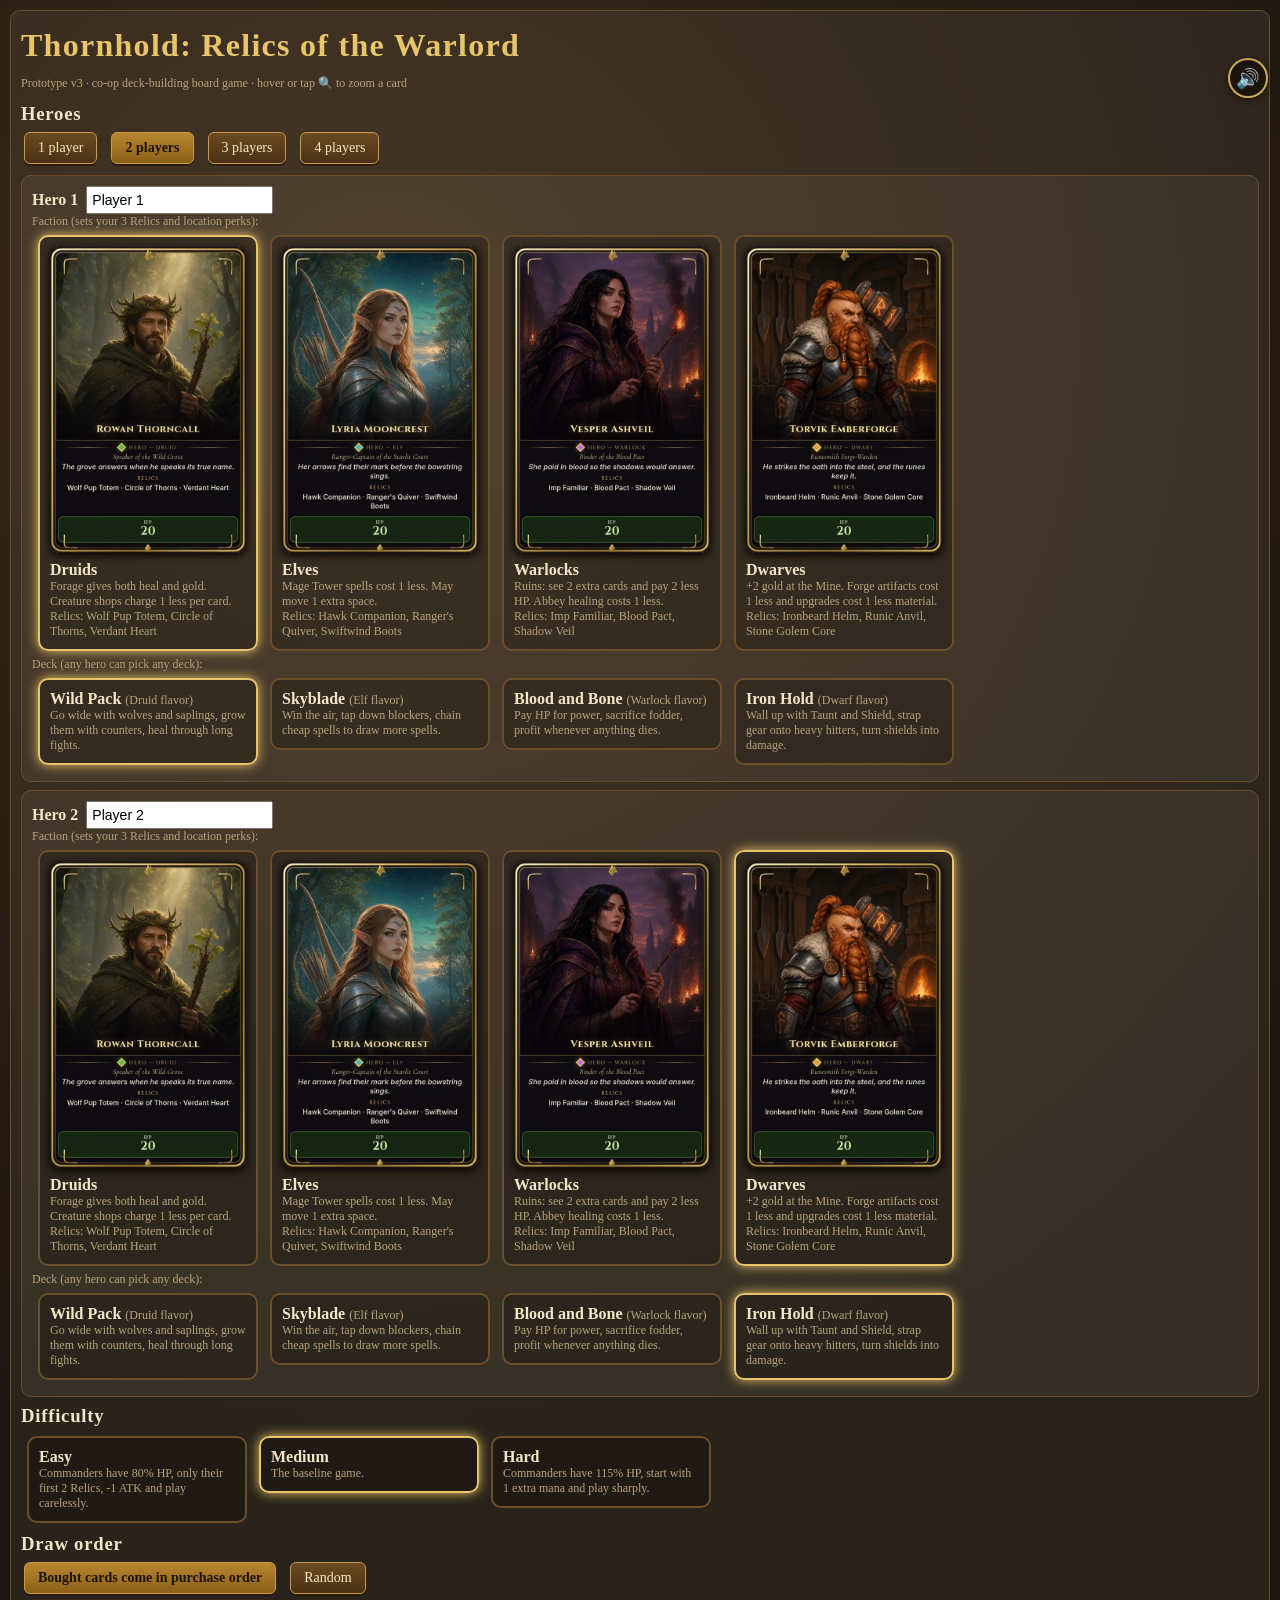
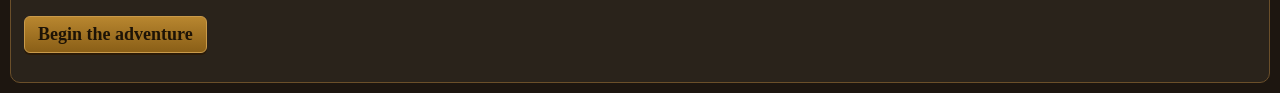
==== commit 534912c3: "Add sound: synthesized town + combat music (crossfade), footsteps, UI/card/combat/coin effects, mute" ====
--- a/index.html
+++ b/index.html
@@ -210,6 +210,8 @@
 #cardzoom.show{display:flex}
 #cardzoom.pinned{pointer-events:auto;background:rgba(8,4,2,.72)}
 #cardzoom img{max-width:min(520px,92vw);max-height:92vh;height:auto;border-radius:14px;box-shadow:0 12px 40px #000;pointer-events:none}
+#cardzoom.anchored{background:transparent;align-items:flex-start;justify-content:flex-start}
+#cardzoom.anchored img{position:fixed;z-index:81}
 #cardzoom .cardzoom-close{display:none;position:fixed;top:16px;right:18px;width:40px;height:40px;border:0;border-radius:20px;background:#3a2a18;color:#f6ecd2;font-size:24px;cursor:pointer}
 #cardzoom.pinned .cardzoom-close{display:block}
 
@@ -265,10 +267,10 @@
 }
 .combat-modal .phase{font-size:14px;padding:6px 10px;margin:0;flex:0 0 auto}
 .combat-fields{display:flex;flex-direction:column;gap:8px;flex:1 1 auto;min-height:0}
-.battle-row{flex:0 0 auto;width:100%;min-width:0;overflow:hidden}
+.battle-row{flex:0 0 auto;width:100%;min-width:0;overflow:visible}
 .battle-row.ours.act .muted{color:#e8c46a}
 .hero-fields{display:flex;flex-direction:row;flex-wrap:nowrap;gap:8px;flex:1 1 auto;min-height:0;align-items:stretch}
-.combat-fields.multi .hero-fields .battle-row.ours{flex:1 1 0;width:auto;min-width:0;overflow:auto}
+.combat-fields.multi .hero-fields .battle-row.ours{flex:1 1 0;width:auto;min-width:0;overflow:visible}
 .combat-fields.multi .hero-fields .field{overflow:visible;min-height:0}
 .field-stats{display:inline}
 .combat-modal .field{
@@ -279,13 +281,13 @@
   gap:8px;
   min-height:0;
   padding:16px 10px 18px;
-  overflow:hidden;
+  overflow:visible;
 }
 .cr.tapped, .cr.artcr.tapped{transform-origin:center center}
 /* Full painted card faces on the battlefield (not cropped tokens) */
 .cr.artcr{
-  width:var(--table-card-w);
-  flex:0 0 var(--table-card-w);
+  width:var(--fit-card-w, var(--table-card-w));
+  flex:0 0 var(--fit-card-w, var(--table-card-w));
   padding:0;
   overflow:visible;
   background:transparent;
@@ -350,7 +352,7 @@
   box-shadow:inset 0 0 16px rgba(0,0,0,.3);
   border-radius:8px;
   padding:16px 10px 18px;
-  overflow:hidden;
+  overflow:visible;
 }
 .combat-modal .fighters{background:rgba(0,0,0,.2);border-color:#4a6a40}
 
@@ -540,6 +542,27 @@
   border-radius:4px;
   box-shadow:0 3px 8px #000;
 }
+.tray-bonuses{align-items:flex-end;overflow:visible}
+.tray-mana, .tray-bonuses .card.inplay{display:inline-flex}
+.tray-bonuses .card.inplay,
+.tray-bonuses .card.artcard.inplay{
+  width:58px;
+  flex:0 0 auto;
+  position:relative;
+  margin:0 4px 0 0;
+}
+.tray-bonuses .card.inplay.tapped,
+.tray-bonuses .card.artcard.inplay.tapped{
+  transform:rotate(9deg);
+  transform-origin:center center;
+  opacity:.7;
+  filter:saturate(.65);
+}
+.tray-bonuses .card.inplay > .muted{
+  position:absolute;left:0;right:0;top:42%;
+  text-align:center;font-weight:bold;font-size:9px;
+  text-shadow:0 1px 3px #000;pointer-events:none;
+}
 .combat-hand-rows{flex:1 1 auto;min-width:0}
 .combat-modal .fighters.slim{background:transparent;border:none;padding:0 4px}
 .combat-modal .fighters.slim .fighter{padding:1px 8px;border:none;background:transparent;min-width:0}
@@ -565,7 +588,7 @@
   .combat-modal .bstats{font-size:11px}
   .combat-modal .bosspanel .bname{font-size:15px}
   .combat-fields{padding:4px 6px 4px;gap:2px}
-  .combat-modal .field{padding:3px 4px;gap:6px}
+  .combat-modal .field{padding:8px 6px 10px;gap:6px}
   .combat-modal .fighters{gap:4px}
   .combat-modal .fighter{padding:1px 6px;font-size:12px}
   .combat-modal .fighter .chip.artchip img{width:14px;height:22px}
@@ -615,7 +638,7 @@
   .combat-hand .mana-row .card,
   .combat-hand .mana-row .card.artcard{width:calc(var(--hand-card-w) * .78)}
   .field.busy,.field.packed{--table-card-w:58px}
-  .combat-modal .field{gap:4px;padding:2px}
+  .combat-modal .field{gap:4px;padding:6px 4px}
   .combat-hand .hand-actions{margin:2px 0 0}
 }
 
@@ -704,7 +727,238 @@
   .hero-fields{flex-direction:column;flex-wrap:nowrap;overflow:auto;-webkit-overflow-scrolling:touch}
   .combat-fields.multi .hero-fields .battle-row.ours{flex:0 0 auto;width:100%}
 }
-</style></head><body><div id="app"></div><script>
+</style></head><body><div id="app"></div><script id="thaudio">
+/* Thornhold audio engine. Everything is synthesized live with WebAudio: no sound files, no licenses to track.
+   Used by the 3D town (world/src/main.js imports this) and inlined into the 2D card game (site/index.html, which runs inside
+   the town as the battle iframe). Settings live in localStorage 'thornhold_audio_v1' and sync across same-origin frames.
+   Public API: window.ThAudio { sfx(name), music(mode), toggle(), setMuted(b), setVolume(v), state(), log, init(opts) }. */
+(function (root) {
+  'use strict';
+  if (!root || root.ThAudio) return;
+  const KEY = 'thornhold_audio_v1';
+  const S = { muted: false, vol: 0.7 };
+  try { const j = JSON.parse(root.localStorage.getItem(KEY) || 'null'); if (j) { S.muted = !!j.muted; if (typeof j.vol === 'number') S.vol = Math.min(1, Math.max(0, j.vol)); } } catch (e) {}
+  const opts = { music: true, button: true };
+  const A = { ctx: null, master: null, sfx: null, mus: null, wet: null, noise: null, unlocked: false, mode: 'off', want: 'off', tracks: {}, log: [], btn: null, slider: null, lastSfx: {}, peak: 0 };
+  const midi = (m) => 440 * Math.pow(2, (m - 69) / 12);
+  const nowT = () => A.ctx.currentTime;
+  const save = () => { try { root.localStorage.setItem(KEY, JSON.stringify({ muted: S.muted, vol: S.vol })); } catch (e) {} };
+  function rngMaker(seed) { let s = seed >>> 0; return () => { s = (s + 0x6D2B79F5) >>> 0; let t = s; t = Math.imul(t ^ (t >>> 15), t | 1); t ^= t + Math.imul(t ^ (t >>> 7), t | 61); return ((t ^ (t >>> 14)) >>> 0) / 4294967296; }; }
+
+  function canStart() { return A.unlocked || !!(root.navigator && root.navigator.userActivation && root.navigator.userActivation.hasBeenActive); }
+  function ensure() {
+    if (A.ctx) return true;
+    if (!canStart()) return false;
+    const AC = root.AudioContext || root.webkitAudioContext; if (!AC) return false;
+    let c; try { c = new AC({ latencyHint: 'interactive' }); } catch (e) { return false; }
+    A.ctx = c;
+    A.master = c.createGain(); A.master.gain.value = S.muted ? 0 : S.vol;
+    const comp = c.createDynamicsCompressor(); comp.threshold.value = -14; comp.knee.value = 18; comp.ratio.value = 4; comp.attack.value = 0.004; comp.release.value = 0.2;
+    const an = c.createAnalyser(); an.fftSize = 1024; A.an = an;
+    A.master.connect(comp); comp.connect(an); an.connect(c.destination);
+    A.sfx = c.createGain(); A.sfx.gain.value = 0.9; A.sfx.connect(A.master);
+    A.mus = c.createGain(); A.mus.gain.value = 0.5; A.mus.connect(A.master);
+    // noise + reverb
+    const nb = c.createBuffer(1, c.sampleRate * 2, c.sampleRate), d = nb.getChannelData(0); for (let i = 0; i < d.length; i++) d[i] = Math.random() * 2 - 1; A.noise = nb;
+    const len = Math.floor(c.sampleRate * 2.4), ir = c.createBuffer(2, len, c.sampleRate);
+    for (let ch = 0; ch < 2; ch++) { const o = ir.getChannelData(ch); for (let i = 0; i < len; i++) o[i] = (Math.random() * 2 - 1) * Math.pow(1 - i / len, 2.6); }
+    const conv = c.createConvolver(); conv.buffer = ir; A.wet = c.createGain(); A.wet.gain.value = 0.55; A.wet.connect(conv); conv.connect(A.mus);
+    if (S.muted) c.suspend && c.suspend(); else c.resume && c.resume();
+    return true;
+  }
+
+  // ---- voices -------------------------------------------------------------------------------------------------
+  // tone: oscillator with ADSR-ish envelope. o: {t,f,f2,dur,type,g,a,lp,bus,send,vib}
+  function tone(o) {
+    const c = A.ctx, t = o.t, a = o.a == null ? 0.005 : o.a, dur = o.dur, g = o.g == null ? 0.3 : o.g;
+    const os = c.createOscillator(); os.type = o.type || 'sine'; os.frequency.setValueAtTime(o.f, t);
+    if (o.f2) os.frequency.exponentialRampToValueAtTime(Math.max(1, o.f2), t + dur);
+    const eg = c.createGain(); eg.gain.setValueAtTime(0.0001, t); eg.gain.linearRampToValueAtTime(g, t + a);
+    if (o.sustain) { eg.gain.setValueAtTime(g, t + dur - (o.rel || 0.1)); eg.gain.linearRampToValueAtTime(0.0001, t + dur); }
+    else eg.gain.exponentialRampToValueAtTime(0.0001, t + dur);
+    let n = os;
+    if (o.vib) { const l = c.createOscillator(), lg = c.createGain(); l.frequency.value = o.vib; lg.gain.value = o.f * 0.006; l.connect(lg); lg.connect(os.frequency); l.start(t); l.stop(t + dur + 0.05); }
+    if (o.lp) { const f = c.createBiquadFilter(); f.type = 'lowpass'; f.frequency.setValueAtTime(o.lp, t); if (o.lp2) f.frequency.exponentialRampToValueAtTime(o.lp2, t + dur); n.connect(f); n = f; }
+    n.connect(eg);
+    const bus = o.bus || A.sfx; eg.connect(bus); if (o.send) { const s = c.createGain(); s.gain.value = o.send; eg.connect(s); s.connect(A.wet); }
+    os.start(t); os.stop(t + dur + 0.05);
+  }
+  // noise burst through a filter. o: {t,dur,g,type,f,f2,q,a,bus,send}
+  function noise(o) {
+    const c = A.ctx, t = o.t, dur = o.dur, g = o.g == null ? 0.3 : o.g;
+    const src = c.createBufferSource(); src.buffer = A.noise; src.loop = true;
+    const f = c.createBiquadFilter(); f.type = o.type || 'lowpass'; f.frequency.setValueAtTime(o.f || 1000, t); if (o.f2) f.frequency.exponentialRampToValueAtTime(o.f2, t + dur); f.Q.value = o.q || 0.7;
+    const eg = c.createGain(); eg.gain.setValueAtTime(0.0001, t); eg.gain.linearRampToValueAtTime(g, t + (o.a || 0.004)); eg.gain.exponentialRampToValueAtTime(0.0001, t + dur);
+    src.connect(f); f.connect(eg); const bus = o.bus || A.sfx; eg.connect(bus);
+    if (o.send) { const s = c.createGain(); s.gain.value = o.send; eg.connect(s); s.connect(A.wet); }
+    src.start(t, Math.random() * 1.5); src.stop(t + dur + 0.05);
+  }
+
+  // ---- sound effects ------------------------------------------------------------------------------------------
+  const SFX = {
+    click(t) { tone({ t, f: 700, f2: 480, dur: 0.07, type: 'triangle', g: 0.22 }); noise({ t, dur: 0.02, g: 0.08, type: 'highpass', f: 3000 }); },
+    step(t) { const v = 0.85 + Math.random() * 0.3; noise({ t, dur: 0.075, g: 0.2 * v, type: 'lowpass', f: 700 + Math.random() * 500, f2: 250 }); tone({ t, f: 95 * v, f2: 52, dur: 0.09, g: 0.22 }); },
+    cardPlay(t) { noise({ t, dur: 0.13, g: 0.22, type: 'bandpass', f: 1200, f2: 4200, q: 1.2, a: 0.02 }); tone({ t: t + 0.09, f: 170, f2: 70, dur: 0.12, g: 0.4 }); noise({ t: t + 0.09, dur: 0.04, g: 0.12, type: 'lowpass', f: 1500 }); },
+    mana(t) { SFX.cardPlay(t); tone({ t: t + 0.1, f: 880, dur: 0.5, type: 'sine', g: 0.14, send: 0.4 }); tone({ t: t + 0.14, f: 1319, dur: 0.5, type: 'sine', g: 0.1, send: 0.4 }); },
+    draw(t) { noise({ t, dur: 0.06, g: 0.2, type: 'bandpass', f: 3800, f2: 2400, q: 0.9, a: 0.01 }); noise({ t: t + 0.05, dur: 0.05, g: 0.12, type: 'bandpass', f: 4600, q: 1, a: 0.008 }); },
+    hit(t) { noise({ t, dur: 0.2, g: 0.5, type: 'lowpass', f: 2400, f2: 260 }); tone({ t, f: 180, f2: 42, dur: 0.24, g: 0.6 }); tone({ t, f: 320, f2: 90, dur: 0.07, type: 'sawtooth', g: 0.18, lp: 1800 }); },
+    hurt(t) { tone({ t, f: 240, f2: 85, dur: 0.38, type: 'sawtooth', g: 0.3, lp: 1000, lp2: 250 }); tone({ t, f: 70, f2: 38, dur: 0.3, g: 0.5 }); noise({ t, dur: 0.14, g: 0.3, type: 'lowpass', f: 900, f2: 200 }); },
+    coin(t) { tone({ t, f: 1319, dur: 0.28, type: 'sine', g: 0.22, send: 0.2 }); tone({ t: t + 0.07, f: 1760, dur: 0.45, type: 'sine', g: 0.22, send: 0.25 }); tone({ t: t + 0.07, f: 3520, dur: 0.2, type: 'sine', g: 0.05 }); noise({ t, dur: 0.03, g: 0.08, type: 'highpass', f: 6000 }); },
+    victory(t) {
+      const seq = [[62, 0, 0.22], [69, 0.2, 0.22], [74, 0.4, 0.22], [78, 0.6, 0.3], [81, 0.9, 1.5]];
+      for (const [m, d, L] of seq) { tone({ t: t + d, f: midi(m), dur: L, type: 'triangle', g: 0.26, a: 0.01, send: 0.3 }); tone({ t: t + d, f: midi(m), dur: L, type: 'square', g: 0.05, lp: 2200, send: 0.3 }); }
+      for (const m of [50, 57, 62, 66]) tone({ t: t + 0.9, f: midi(m), dur: 1.6, type: 'sawtooth', g: 0.07, lp: 1400, a: 0.04, send: 0.3 });
+    },
+    defeat(t) {
+      const seq = [[62, 0], [60, 0.45], [58, 0.9], [57, 1.4]];
+      seq.forEach(([m, d], i) => { const L = i === 3 ? 2.2 : 0.6; tone({ t: t + d, f: midi(m), dur: L, type: 'sawtooth', g: 0.17, lp: 900, a: 0.03, send: 0.35 }); tone({ t: t + d, f: midi(m - 12), dur: L, type: 'sine', g: 0.25 }); });
+    },
+  };
+  const SFX_GAP = { step: 0.12, click: 0.04, coin: 0.08 };
+  function sfx(name, delay) {
+    const entry = { name, t: Math.round((root.performance ? root.performance.now() : Date.now())), played: false };
+    A.log.push(entry); if (A.log.length > 400) A.log.shift();
+    if (S.muted || !SFX[name] || !ensure() || A.ctx.state === 'closed') return false;
+    const c = A.ctx, last = A.lastSfx[name] || -9; if (c.currentTime - last < (SFX_GAP[name] || 0)) return false; A.lastSfx[name] = c.currentTime;
+    try { SFX[name](c.currentTime + 0.01 + (delay || 0)); entry.played = true; } catch (e) { return false; }
+    if (name === 'victory' || name === 'defeat') { const t = c.currentTime + (delay || 0), g = A.mus.gain; g.cancelScheduledValues(t); g.setValueAtTime(g.value, t); g.linearRampToValueAtTime(0.1, t + 0.4); g.setValueAtTime(0.1, t + 4.5); g.linearRampToValueAtTime(0.5, t + 7); } // duck the music under the fanfare
+    return true;
+  }
+
+  // ---- music --------------------------------------------------------------------------------------------------
+  // Both tracks are generated from short chord progressions and a seeded melody walk, so they loop forever without feeling stuck.
+  const DORIAN = [0, 2, 3, 5, 7, 9, 10], HARM = [0, 2, 3, 5, 7, 8, 11];
+  function scaleNote(root, scale, idx) { const o = Math.floor(idx / scale.length), i = ((idx % scale.length) + scale.length) % scale.length; return root + scale[i] + 12 * o; }
+  const TOWN = {
+    bpm: 82, bars: [[50, 3, 7], [48, 4, 7], [50, 3, 7], [45, 3, 7], [50, 3, 7], [53, 4, 7], [48, 4, 7], [50, 3, 7]],
+    rhythms: [[[0, 3], [3, 1], [4, 2], [6, 2]], [[0, 4], [4, 4]], [[0, 2], [2, 2], [4, 4]], [[2, 2], [4, 2], [6, 2]], [[0, 8]], [[0, 3], [3, 3], [6, 2]]],
+    start(tr) { tr.rnd = rngMaker(7); tr.walk = 6; const c = A.ctx, t = nowT(); tr.drone = [];
+      for (const [f, ty, g] of [[midi(38), 'sine', 0.12], [midi(50), 'triangle', 0.045], [midi(57), 'sine', 0.04]]) {
+        const o = c.createOscillator(), eg = c.createGain(), l = c.createOscillator(), lg = c.createGain(); o.type = ty; o.frequency.value = f; eg.gain.value = g; l.frequency.value = 0.11 + tr.drone.length * 0.04; lg.gain.value = g * 0.5; l.connect(lg); lg.connect(eg.gain); o.connect(eg); eg.connect(tr.bus); o.start(t); l.start(t); tr.drone.push(o, l); } },
+    stop(tr) { const t = nowT() + 0.05; (tr.drone || []).forEach((o) => { try { o.stop(t); } catch (e) {} }); tr.drone = []; },
+    tick(tr, step, t) {
+      const bar = Math.floor(step / 8) % 8, s = step % 8, ch = this.bars[bar], r = tr.rnd, sd = 60 / this.bpm / 2, bus = tr.bus;
+      const pluck = (m, g, L) => { tone({ t, f: midi(m), dur: L, type: 'triangle', g, lp: 2600, lp2: 700, a: 0.004, bus, send: 0.35 }); tone({ t, f: midi(m) * 2, dur: L * 0.5, type: 'sine', g: g * 0.35, bus, send: 0.3 }); };
+      const arp = [0, 2, 1, 2, 3, 2, 1, 2][s], note = arp === 3 ? ch[0] + 24 : ch[0] + 12 + (arp === 0 ? 0 : ch[arp]);
+      if (s === 0 || r() > 0.14) pluck(note, s === 0 ? 0.3 : s % 2 ? 0.14 : 0.2, 1.0);
+      if (s === 0) pluck(ch[0] - 12, 0.4, 1.4); if (s === 4) pluck(ch[0] - 12 + 7, 0.28, 1.2);
+      if (s === 0) tone({ t, f: 105, f2: 55, dur: 0.22, g: bar % 2 ? 0.14 : 0.2, bus }); if (s === 4 && bar % 2) tone({ t, f: 95, f2: 55, dur: 0.18, g: 0.1, bus });
+      if (s === 0 && bar % 4 === 3) noise({ t, dur: 0.08, g: 0.05, type: 'bandpass', f: 2200, q: 2, bus });
+      if (s === 0 && (bar === 7 || r() < 0.78)) { // flute phrase for the bar
+        const pat = this.rhythms[bar === 7 ? 1 : Math.floor(r() * this.rhythms.length)];
+        pat.forEach(([st, len], i) => { const u = r(); tr.walk += u < 0.35 ? -1 : u < 0.7 ? 1 : u < 0.82 ? 2 : -2; tr.walk = Math.max(2, Math.min(11, tr.walk));
+          if (bar === 7 && i === pat.length - 1) tr.walk = 7; // land on the tonic
+          const m = scaleNote(50, DORIAN, tr.walk + 3), L = Math.max(0.3, len * sd * 0.95);
+          tone({ t: t + st * sd, f: midi(m), dur: L, type: 'sine', g: 0.2, a: 0.07, sustain: true, rel: Math.min(0.25, L * 0.5), vib: 5.2, bus, send: 0.5 });
+          tone({ t: t + st * sd, f: midi(m) * 2, dur: L, type: 'triangle', g: 0.025, a: 0.08, sustain: true, rel: 0.2, bus, send: 0.4 }); });
+      }
+    },
+  };
+  const COMBAT = {
+    bpm: 150, bars: [[50, 3, 7], [50, 3, 7], [46, 4, 7], [48, 4, 7], [50, 3, 7], [50, 3, 7], [43, 3, 7], [45, 4, 7]],
+    rhythms: [[[0, 2], [2, 1], [3, 1], [4, 4]], [[0, 1], [1, 1], [2, 2], [4, 2], [6, 2]], [[0, 3], [3, 1], [4, 2], [6, 2]], [[2, 2], [4, 1], [5, 1], [6, 2]]],
+    start(tr) { tr.rnd = rngMaker(11); tr.walk = 7; },
+    stop() {},
+    tick(tr, step, t) {
+      const bar = Math.floor(step / 8) % 8, s = step % 8, ch = this.bars[bar], r = tr.rnd, sd = 60 / this.bpm / 2, bus = tr.bus;
+      if (s === 0 || s === 4 || (s === 6 && bar % 2)) { tone({ t, f: 130, f2: 42, dur: 0.22, g: 0.55, bus }); noise({ t, dur: 0.03, g: 0.1, type: 'lowpass', f: 900, bus }); }
+      if (s === 2 || s === 6) { noise({ t, dur: 0.16, g: 0.3, type: 'bandpass', f: 1800, q: 0.6, bus, send: 0.15 }); tone({ t, f: 210, f2: 140, dur: 0.1, type: 'triangle', g: 0.18, bus }); }
+      if (s === 3 || s === 7) tone({ t, f: 100, f2: 58, dur: 0.18, g: bar % 2 ? 0.3 : 0.18, bus });
+      if (s % 2) noise({ t, dur: 0.04, g: 0.05, type: 'highpass', f: 7000, bus });
+      const bn = ch[0] - 12 + (s === 3 || s === 7 ? 12 : 0);
+      tone({ t, f: midi(bn), dur: sd * 0.9, type: 'sawtooth', g: 0.2, lp: 700, lp2: 260, a: 0.004, bus });
+      if (s === 0) for (const iv of [0, ch[1], ch[2]]) tone({ t, f: midi(ch[0] + 12 + iv), dur: sd * 7.5, type: 'sawtooth', g: 0.05, lp: 1500, a: 0.05, bus, send: 0.3 });
+      if (s === 0 && bar % 2 === 0) noise({ t: t + sd * 6, dur: sd * 2, g: 0.09, type: 'bandpass', f: 500, f2: 4000, q: 1.5, a: sd * 1.6, bus });
+      if (s === 0 && bar >= 2 || (s === 0 && r() < 0.5)) {
+        const pat = this.rhythms[Math.floor(r() * this.rhythms.length)];
+        pat.forEach(([st, len]) => { const u = r(); tr.walk += u < 0.4 ? -1 : u < 0.75 ? 1 : u < 0.88 ? 2 : -2; tr.walk = Math.max(1, Math.min(10, tr.walk));
+          const m = scaleNote(50, HARM, tr.walk + 3), L = Math.max(0.15, len * sd * 0.92);
+          tone({ t: t + st * sd, f: midi(m), dur: L, type: 'sawtooth', g: 0.1, a: 0.015, lp: 2600, lp2: 1200, bus, send: 0.3, sustain: true, rel: 0.06 });
+          tone({ t: t + st * sd, f: midi(m) * 1.003, dur: L, type: 'square', g: 0.035, a: 0.015, lp: 2000, bus, send: 0.25, sustain: true, rel: 0.06 }); });
+      }
+    },
+  };
+  const TRACKS = { town: TOWN, combat: COMBAT };
+  function trackOf(name) {
+    if (A.tracks[name]) return A.tracks[name];
+    const g = A.ctx.createGain(); g.gain.value = 0; g.connect(A.mus);
+    return (A.tracks[name] = { name, def: TRACKS[name], bus: g, running: false, step: 0, next: 0, timer: null, stopT: null });
+  }
+  function runTrack(tr) {
+    if (tr.running) { clearTimeout(tr.stopT); tr.stopT = null; return; }
+    tr.running = true; tr.step = 0; tr.next = nowT() + 0.08; tr.def.start(tr);
+    const pump = () => { if (!tr.running) return; const c = A.ctx;
+      if (c.state === 'running') { const sd = 60 / tr.def.bpm / 2; let guard = 0; while (tr.next < c.currentTime + 0.45 && guard++ < 40) { try { tr.def.tick(tr, tr.step, tr.next); } catch (e) {} tr.next += sd; tr.step++; } if (tr.next < c.currentTime - 1) tr.next = c.currentTime + 0.05; }
+      tr.timer = setTimeout(pump, 100); };
+    pump();
+  }
+  function haltTrack(tr) { if (!tr.running) return; tr.running = false; clearTimeout(tr.timer); tr.def.stop(tr); }
+  function music(mode) {
+    A.want = mode; A.log.push({ name: 'music:' + mode, t: Math.round(root.performance ? root.performance.now() : 0), played: false });
+    if (!opts.music || !ensure()) return;
+    if (mode === A.mode && (mode === 'off' || A.tracks[mode] && A.tracks[mode].running)) return;
+    const c = A.ctx, t = c.currentTime; A.mode = mode;
+    for (const name of Object.keys(TRACKS)) {
+      if (name === mode) { const tr = trackOf(name); runTrack(tr); tr.bus.gain.cancelScheduledValues(t); tr.bus.gain.setValueAtTime(tr.bus.gain.value, t); tr.bus.gain.linearRampToValueAtTime(1, t + 2.0); }
+      else if (A.tracks[name] && A.tracks[name].running) { const tr = A.tracks[name]; tr.bus.gain.cancelScheduledValues(t); tr.bus.gain.setValueAtTime(tr.bus.gain.value, t); tr.bus.gain.linearRampToValueAtTime(0, t + 2.0); clearTimeout(tr.stopT); tr.stopT = setTimeout(() => { if (A.mode !== name) haltTrack(tr); }, 2300); }
+    }
+  }
+
+  // ---- settings + button --------------------------------------------------------------------------------------
+  function apply(fromRemote) {
+    if (A.btn) { A.btn.textContent = S.muted || S.vol === 0 ? '🔇' : S.vol < 0.4 ? '🔈' : '🔊'; A.btn.title = S.muted ? 'Sound off (click or press M to turn on)' : 'Sound on (click or press M to mute)'; A.btn.setAttribute('aria-pressed', S.muted ? 'true' : 'false'); A.btn.setAttribute('aria-label', A.btn.title); if (A.slider) A.slider.value = String(Math.round(S.vol * 100)); }
+    if (!A.ctx) return;
+    const c = A.ctx, t = c.currentTime;
+    A.master.gain.cancelScheduledValues(t); A.master.gain.setValueAtTime(A.master.gain.value, t);
+    if (S.muted) { A.master.gain.linearRampToValueAtTime(0, t + 0.08); clearTimeout(A.susp); A.susp = setTimeout(() => { if (S.muted && A.ctx) A.ctx.suspend(); }, 160); }
+    else { clearTimeout(A.susp); const go = () => { A.master.gain.cancelScheduledValues(c.currentTime); A.master.gain.setValueAtTime(A.master.gain.value, c.currentTime); A.master.gain.linearRampToValueAtTime(S.vol, c.currentTime + 0.08); }; if (c.state === 'suspended') { const p = c.resume(); p && p.then ? p.then(go, go) : go(); } else go(); if (A.want !== A.mode) music(A.want); }
+  }
+  function setMuted(m) { S.muted = !!m; save(); apply(); A.log.push({ name: 'mute:' + S.muted, t: 0, played: false }); if (!S.muted) { ensure(); apply(); } }
+  function setVolume(v) { S.vol = Math.min(1, Math.max(0, +v || 0)); if (S.vol > 0 && S.muted) S.muted = false; save(); apply(); }
+  function toggle() { if (!S.muted && S.vol === 0) { S.vol = 0.7; } setMuted(!S.muted); return S.muted; }
+  function mountButton() {
+    if (A.btn || !root.document) return;
+    const d = root.document;
+    const mk = () => {
+      if (A.btn || !d.body) return;
+      const st = d.createElement('style');
+      st.textContent = '#audioCtl{position:fixed;right:12px;top:58px;z-index:60;display:flex;align-items:center;gap:6px;flex-direction:row-reverse;font:14px system-ui,sans-serif}' +
+        '#audioBtn{width:40px;height:40px;border-radius:50%;border:2px solid rgba(232,196,106,.85);background:rgba(27,20,12,.88);color:#f6ecd2;font-size:19px;line-height:1;cursor:pointer;padding:0;box-shadow:0 2px 8px rgba(0,0,0,.5)}' +
+        '#audioBtn:hover,#audioBtn:focus-visible{background:rgba(60,44,22,.95);outline:none}' +
+        '#audioVol{width:0;opacity:0;transition:width .15s,opacity .15s;accent-color:#e8c46a;height:24px;margin:0;pointer-events:none}' +
+        '#audioCtl:hover #audioVol,#audioCtl:focus-within #audioVol{width:90px;opacity:1;pointer-events:auto}';
+      d.head.appendChild(st);
+      const w = d.createElement('div'); w.id = 'audioCtl';
+      const b = d.createElement('button'); b.id = 'audioBtn'; b.type = 'button';
+      const sl = d.createElement('input'); sl.id = 'audioVol'; sl.type = 'range'; sl.min = '0'; sl.max = '100'; sl.step = '1'; sl.setAttribute('aria-label', 'Volume');
+      w.appendChild(b); w.appendChild(sl); d.body.appendChild(w); A.btn = b; A.slider = sl;
+      b.addEventListener('click', (e) => { e.stopPropagation(); toggle(); sfx('click'); }); // unmuting plays a click as feedback
+      b.addEventListener('keydown', (e) => e.stopPropagation());
+      sl.addEventListener('input', (e) => { e.stopPropagation(); setVolume(sl.value / 100); });
+      sl.addEventListener('keydown', (e) => e.stopPropagation());
+      apply();
+    };
+    if (d.body) mk(); else d.addEventListener('DOMContentLoaded', mk);
+  }
+  function unlock() {
+    if (A.unlocked) return; A.unlocked = true;
+    ['pointerdown', 'keydown', 'touchend', 'click'].forEach((ev) => root.removeEventListener(ev, unlock, true));
+    if (ensure()) { if (A.want !== 'off') music(A.want); }
+  }
+  function init(o) {
+    Object.assign(opts, o || {});
+    if (A.inited) return; A.inited = true;
+    ['pointerdown', 'keydown', 'touchend', 'click'].forEach((ev) => root.addEventListener(ev, unlock, true));
+    root.addEventListener('keydown', (e) => { if (e.key !== 'm' && e.key !== 'M') return; if (e.ctrlKey || e.metaKey || e.altKey) return; const t = e.target; if (t && ((t.tagName === 'INPUT' && t.type !== 'range') || t.tagName === 'TEXTAREA' || t.isContentEditable)) return; toggle(); sfx('click'); }, true);
+    root.addEventListener('storage', (e) => { if (e.key !== KEY || !e.newValue) return; try { const j = JSON.parse(e.newValue); S.muted = !!j.muted; S.vol = Math.min(1, Math.max(0, +j.vol || 0)); apply(true); } catch (err) {} });
+    if (opts.button) mountButton();
+  }
+  root.ThAudio = { init, sfx, music, toggle, setMuted, setVolume, mountButton, log: A.log,
+    state: () => ({ muted: S.muted, vol: S.vol, mode: A.mode, want: A.want, unlocked: A.unlocked, ctx: A.ctx ? A.ctx.state : 'none', tracks: Object.keys(A.tracks).filter((k) => A.tracks[k].running) }),
+    peak: () => { if (!A.an) return 0; const b = new Float32Array(A.an.fftSize); A.an.getFloatTimeDomainData(b); let p = 0; for (const v of b) p = Math.max(p, Math.abs(v)); return p; } };
+})(typeof window !== 'undefined' ? window : null);
+</script>
+<script>
 'use strict';
 /* Auto-generated card art map. Do not edit by hand. */
 const CARD_ART = {
@@ -1536,18 +1790,20 @@
 // hp/perHero: boss HP solo and extra HP per extra hero. atk: his own attack (+1 per extra hero).
 // atkPerHero: extra ATK per extra hero. mana: extra starting mana. cap: mana cap (+2 per extra hero).
 // ramp: extra mana gained each turn. draw: extra cards drawn each turn; drawPerHero: extra draw in co-op.
+// party: per-party-size tuning (2/3/4 heroes): extra boss HP, extra ATK and extra draw over solo. When set it replaces
+// perHero/atkPerHero/drawPerHero so N identical heroes win about as often as one solo hero (sim-tuned, GM-16).
 // Stronger decks (TOWN_DECKS tiers) and more mana carry most of the climb, so HP rises gently.
 const TOWN_LEVEL = {
-  1:  {hp:45, perHero:10, atk:3, atkPerHero:1, mana:1, cap:5, ramp:0, draw:0, drawPerHero:1},
-  2:  {hp:57, perHero:10, atk:3, atkPerHero:1, mana:1, cap:5, ramp:0, draw:0, drawPerHero:1},
-  3:  {hp:57, perHero:20, atk:3, atkPerHero:1, mana:1, cap:6, ramp:0, draw:0, drawPerHero:1},
-  4:  {hp:58, perHero:40, atk:3, atkPerHero:1, mana:1, cap:6, ramp:0, draw:0, drawPerHero:0},
-  5:  {hp:58, perHero:40, atk:3, atkPerHero:1, mana:1, cap:6, ramp:0, draw:0, drawPerHero:0},
-  6:  {hp:60, perHero:36, atk:3, atkPerHero:1, mana:1, cap:6, ramp:0, draw:0, drawPerHero:0},
-  7:  {hp:62, perHero:30, atk:3, atkPerHero:1, mana:1, cap:7, ramp:0, draw:0, drawPerHero:0},
-  8:  {hp:64, perHero:30, atk:3, atkPerHero:1, mana:1, cap:7, ramp:0, draw:0, drawPerHero:0},
-  9:  {hp:66, perHero:28, atk:3, atkPerHero:1, mana:1, cap:7, ramp:0, draw:0, drawPerHero:0},
-  10: {hp:70, perHero:28, atk:3, atkPerHero:1, mana:1, cap:8, ramp:0, draw:0, drawPerHero:0},
+  1:  {hp:45, perHero:10, atk:3, atkPerHero:1, mana:1, cap:5, ramp:0, draw:0, drawPerHero:1, party:{2:{hp:28,atk:1,draw:1},3:{hp:66,atk:10,draw:1},4:{hp:44,atk:18,draw:0}}},
+  2:  {hp:57, perHero:10, atk:3, atkPerHero:1, mana:1, cap:5, ramp:0, draw:0, drawPerHero:1, party:{2:{hp:12,atk:2,draw:1},3:{hp:73,atk:12,draw:1},4:{hp:167,atk:18,draw:0}}},
+  3:  {hp:57, perHero:20, atk:3, atkPerHero:1, mana:1, cap:6, ramp:0, draw:0, drawPerHero:1, party:{2:{hp:37,atk:2,draw:1},3:{hp:189,atk:10,draw:1},4:{hp:-18,atk:18,draw:1}}},
+  4:  {hp:58, perHero:40, atk:3, atkPerHero:1, mana:1, cap:6, ramp:0, draw:0, drawPerHero:0, party:{2:{hp:24,atk:0,draw:1},3:{hp:104,atk:2,draw:1},4:{hp:85,atk:6,draw:1}}},
+  5:  {hp:58, perHero:40, atk:3, atkPerHero:1, mana:1, cap:6, ramp:0, draw:0, drawPerHero:0, party:{2:{hp:51,atk:2,draw:0},3:{hp:84,atk:2,draw:1},4:{hp:65,atk:9,draw:0}}},
+  6:  {hp:60, perHero:36, atk:3, atkPerHero:1, mana:1, cap:6, ramp:0, draw:0, drawPerHero:0, party:{2:{hp:36,atk:3,draw:0},3:{hp:60,atk:4,draw:1},4:{hp:89,atk:12,draw:0}}},
+  7:  {hp:62, perHero:30, atk:3, atkPerHero:1, mana:1, cap:7, ramp:0, draw:0, drawPerHero:0, party:{2:{hp:49,atk:1,draw:0},3:{hp:46,atk:6,draw:1},4:{hp:52,atk:3,draw:1}}},
+  8:  {hp:64, perHero:30, atk:3, atkPerHero:1, mana:1, cap:7, ramp:0, draw:0, drawPerHero:0, party:{2:{hp:103,atk:0,draw:0},3:{hp:36,atk:12,draw:0},4:{hp:95,atk:0,draw:1}}},
+  9:  {hp:66, perHero:28, atk:3, atkPerHero:1, mana:1, cap:7, ramp:0, draw:0, drawPerHero:0, party:{2:{hp:18,atk:0,draw:1},3:{hp:35,atk:8,draw:1},4:{hp:107,atk:0,draw:0}}},
+  10: {hp:70, perHero:28, atk:3, atkPerHero:1, mana:1, cap:8, ramp:0, draw:0, drawPerHero:0, party:{2:{hp:16,atk:0,draw:1},3:{hp:11,atk:12,draw:1},4:{hp:46,atk:3,draw:1}}},
 };
 const TOWN_MAX_LEVEL = 10;
 // Boss relics by level (index = level-1).
@@ -1995,13 +2251,15 @@
     ts=TOWN_LEVEL[lv];
     if(ts){
       hp=ts.hp+ts.perHero*(N-1); atk=ts.atk+(ts.atkPerHero!=null?ts.atkPerHero:1)*(N-1); manaCap=ts.cap+(N-1)*2; manaPlayed=sc.start+(ts.mana||0);
+      const pz=ts.party&&ts.party[N]; // per-party-size tuning: keeps 2/3/4-player as hard as solo
+      if(pz){ hp=ts.hp+pz.hp; atk=ts.atk+pz.atk; }
       deckDef=townDeck(kind,lv); if(TOWN_RELICS[kind]) relics=TOWN_RELICS[kind](lv);
     }
   }
   const deck=[]; for(const id in deckDef) for(let i=0;i<deckDef[id];i++) deck.push(id); shuffle(deck);
   const B={cid:spec.cid, name:def.name, icon:def.icon, hp, maxHp:hp, shield:0, atk, manaCap,
     manaPlayed, mana:0, deck, hand:[], used:[], field:[], arts:[], relics, flags:{}, dead:[], exiledN:0, curse:0, temp:0,
-    ramp:ts?(ts.ramp||0):0, drawBonus:ts?(ts.draw||0)+(N>1?(ts.drawPerHero||0):0):0};
+    ramp:ts?(ts.ramp||0):0, drawBonus:ts?(ts.draw||0)+(ts.party&&ts.party[N]&&ts.party[N].draw!=null?ts.party[N].draw:(N>1?(ts.drawPerHero||0):0)):0};
   const C={...spec, fighters:[], boss:B, round:1, phase:'hero', active:0, step:'main1', pending:null, log:[], uidc:0, smoke:false, sel:null};
   G.combat=C;
   if(relics.includes('dragonscale')) B.shield=3; if(relics.includes('ironWill')) B.shield=4; if(relics.includes('scaleLite')) B.shield=2;
@@ -2011,7 +2269,7 @@
     const manaDraw=shuffle(p.manaExact?p.mana.slice():(p.mana&&p.mana.length?p.mana.slice():['plain','plain','plain']));
     const manaHand=[]; while(manaHand.length<MANA_OPEN_HAND && manaDraw.length) manaHand.push(manaDraw.shift());
     const F={pi:p.idx, hand:[], draw, used:[], field:[], arts:[], dead:[], bench:[], manaHand, manaDraw, manaIn:[], mana:0, block:0,
-      target:null, ally:null, strikeUsed:false, flags:{}, out:false, retreated:false, startBonus:(p.blessed?1:0)+(N===1?SOLO_MANA:0), spells:0, atkSel:{}};
+      target:null, ally:null, strikeUsed:false, flags:{}, out:false, retreated:false, startBonus:(p.blessed?1:0)+(N===1&&spec.kind!=='town'?SOLO_MANA:0), spells:0, atkSel:{}};
     p.owned=[]; C.fighters.push(F);
     if(hasRelic(p,'hawk')) summon(F,TOKENS.hawk,{token:true});
     if(hasRelic(p,'impFamiliar')) summon(F,TOKENS.impTok,{token:true});
@@ -2262,14 +2520,31 @@
 }
 
 // ---------- hero turn ----------
-function manaProduce(F){ let m=0; for(const x of F.manaIn){ if(x.sick) continue; const M=MANA[x.id]; m+= M.mana||(M.primal&&F.field.length>=3?2:1); } return m; }
+function manaCardValue(F,x){
+  if(!x||x.sick) return 0;
+  const M=MANA[x.id]; if(!M) return 0;
+  return M.mana||(M.primal&&F.field.length>=3?2:1);
+}
+function tapManaForCost(F,cost){
+  let need=+cost||0;
+  if(need<=0) return;
+  for(const x of (F.manaIn||[])){
+    if(need<=0) break;
+    if(x.tapped||x.sick) continue;
+    const v=manaCardValue(F,x);
+    if(!v) continue;
+    x.tapped=true;
+    need-=v;
+  }
+}
+function manaProduce(F){ let m=0; for(const x of F.manaIn) m+=manaCardValue(F,x); return m; }
 function startHeroTurn(i){
   const C=G.combat; if(C.over) return;
   while(i<C.fighters.length && C.fighters[i].out) i++;
   if(i>=C.fighters.length){ bossTurn(); return; }
   C.phase='hero'; C.active=i; const F=C.fighters[i], p=FP(F);
   F.field.forEach(c=>{ c.tapped=false; }); F.block=0; F.strikeUsed=false; F.spells=0; F.flags.pact=false; F.flags.altar=0; F.flags.swift=false; F.flags.sylvan=false; F.flags.quiver=false; F.flags.junk=false; F.manaThisTurn=false; F.atkSel={};
-  F.manaIn.forEach(x=>x.sick=false);
+  F.manaIn.forEach(x=>{ x.sick=false; x.tapped=false; });
   F.mana=manaProduce(F)+F.startBonus;
   log(`— ${p.name}'s turn (round ${C.round}) · ${F.mana} mana —`);
   // upkeep
@@ -2436,7 +2711,7 @@
   const inst=F.hand[i]; if(!inst) return false; const c=HC[inst.id];
   if(whyNot(F,inst,inBlock)) return false;
   if(inBlock&&C.pending){ const it=C.pending.items[C.sel||0]; if(it&&it.blk&&F.field.includes(it.blk)) F.ally=it.blk.uid; }
-  const cost=cardCost(F,inst); F.mana-=cost; F.hand.splice(i,1); const p=FP(F);
+  const cost=cardCost(F,inst); F.mana-=cost; tapManaForCost(F,cost); F.hand.splice(i,1); const p=FP(F);
   if(c.type==='instant'&&F.manaIn.some(x=>MANA[x.id].sylvan&&!x.sick)) F.flags.sylvan=true;
   if(c.type==='equipment'&&F.flags.freeEquip) F.flags.freeEquip=0;
   log(`${p.name} plays ${c.name}${inst.up.length?' ★':''} (${cost} mana).`);
@@ -2456,7 +2731,7 @@
 }
 function playStrike(){ const C=G.combat, F=activeF(); if(!requireActiveHero()||!F||!inMainStep(C.step)||F.strikeUsed) return false; F.strikeUsed=true; F.block+=1; log(`${FP(F).name} uses Basic Strike.`); damageTarget(F,getTarget(F),2,{}); return true; }
 function playMana(i){ const C=G.combat, F=activeF(); if(!requireActiveHero()||!F||!inMainStep(C.step)||F.manaThisTurn) return false; const id=F.manaHand[i]; if(!id) return false; const M=MANA[id], p=FP(F);
-  F.manaHand.splice(i,1); F.manaThisTurn=true; F.manaIn.push({id,sick:!!M.sick});
+  F.manaHand.splice(i,1); F.manaThisTurn=true; F.manaIn.push({id,sick:!!M.sick,tapped:!!M.sick});
   if(!M.sick) F.mana+= M.mana||(M.primal&&F.field.length>=3?2:1);
   const o=M.onPlay||{}; if(o.heal) healHero(F,o.heal); if(o.draw) drawCards(F,o.draw); if(o.eqDiscount) F.flags.eqDiscount=(F.flags.eqDiscount||0)+1; if(o.shieldAlly){ const a=getAlly(F,'sturdy'); if(a) a.shield++; }
   if(o.recall){ recallBest(F); }
@@ -2811,21 +3086,75 @@
   return `<span class="chip ${boss?'eperk':'relic'}${src?' artchip':''}" title="${esc(R.name+': '+R.text)}"${zoom}>${img}<span class="chip-name">${esc(R.name)}</span></span>`;
 }
 
-function showCardZoom(src, pinned){
+function showCardZoom(src, pinned, anchor){
   if(!src) return;
   ensureZoom();
   const z=document.getElementById('cardzoom');
   const img=z.querySelector('img');
-  img.src=src; img.alt='Card preview';
+  if(img.getAttribute('src')!==src) img.src=src;
+  img.alt='Card preview';
   z.classList.add('show');
   z.classList.toggle('pinned', !!pinned);
-  UI.zoomSrc=src; UI.zoomPinned=!!pinned;
+  UI.zoomSrc=src; UI.zoomPinned=!!pinned; UI.zoomAnchor=pinned?null:(anchor||null);
+  if(pinned){
+    z.classList.remove('anchored');
+    img.style.left=''; img.style.top=''; img.style.maxWidth=''; img.style.maxHeight='';
+  } else {
+    z.classList.add('anchored');
+    placeCardZoom(anchor);
+    if(!img.complete) img.addEventListener('load', ()=>{ if(UI.zoomSrc===src && !UI.zoomPinned) placeCardZoom(anchor||UI.zoomAnchor); }, {once:true});
+  }
 }
 function hideCardZoom(force){
   const z=document.getElementById('cardzoom'); if(!z) return;
   if(UI.zoomPinned && !force) return;
-  z.classList.remove('show','pinned'); UI.zoomPinned=false; UI.zoomSrc=null;
-}
+  z.classList.remove('show','pinned','anchored');
+  const img=z.querySelector('img');
+  if(img){ img.style.left=''; img.style.top=''; }
+  UI.zoomPinned=false; UI.zoomSrc=null; UI.zoomAnchor=null;
+}
+function placeCardZoom(anchor){
+  const z=document.getElementById('cardzoom'); if(!z||!z.classList.contains('show')||z.classList.contains('pinned')) return;
+  const img=z.querySelector('img'); if(!img) return;
+  const margin=10, gap=14;
+  const vw=innerWidth, vh=innerHeight;
+  const maxW=Math.min(520, vw*0.92, Math.max(160, vw-2*margin));
+  const maxH=Math.min(vh*0.92, Math.max(160, vh-2*margin));
+  img.style.maxWidth=maxW+'px';
+  img.style.maxHeight=maxH+'px';
+  const iw=img.offsetWidth||maxW;
+  const ih=img.offsetHeight||Math.round((img.offsetWidth||maxW)*1.56);
+  const overlap=(ax1,ay1,ax2,ay2,bx1,by1,bx2,by2)=>Math.max(0,Math.min(ax2,bx2)-Math.max(ax1,bx1))*Math.max(0,Math.min(ay2,by2)-Math.max(ay1,by1));
+  const clamp=(c)=>{ c.left=Math.max(margin, Math.min(c.left, vw-margin-iw)); c.top=Math.max(margin, Math.min(c.top, vh-margin-ih)); return c; };
+  let left=(vw-iw)/2, top=(vh-ih)/2;
+  if(anchor&&anchor.getBoundingClientRect){
+    const a=anchor.getBoundingClientRect();
+    const cands=[
+      {left:a.right+gap, top:a.top+(a.height-ih)/2},
+      {left:a.left-gap-iw, top:a.top+(a.height-ih)/2},
+      {left:a.left+(a.width-iw)/2, top:a.top-gap-ih},
+      {left:a.left+(a.width-iw)/2, top:a.bottom+gap}
+    ].map(clamp);
+    let best=cands[0], bestO=Infinity;
+    for(const c of cands){
+      const o=overlap(c.left,c.top,c.left+iw,c.top+ih, a.left,a.top,a.right,a.bottom);
+      if(o<bestO){ bestO=o; best=c; }
+      if(o<=4) break;
+    }
+    left=best.left; top=best.top;
+  }
+  img.style.left=Math.round(left)+'px';
+  img.style.top=Math.round(top)+'px';
+}
+function resumeCardZoom(){
+  if(UI.zoomPinned) return;
+  if(UI.ptrX==null||UI.ptrY==null) return;
+  const el=document.elementFromPoint(UI.ptrX, UI.ptrY);
+  const hit=el&&el.closest&&el.closest('[data-zoom]');
+  if(hit&&UI.zoomHover) showCardZoom(hit.getAttribute('data-zoom'), false, hit);
+  else if(!UI.zoomPinned) hideCardZoom(false);
+}
+function clearZoomHold(){ if(UI.zoomHoldT){ clearTimeout(UI.zoomHoldT); UI.zoomHoldT=null; } UI.zoomHoldEl=null; }
 function ensureZoom(){
   if(document.getElementById('cardzoom')) return;
   const z=document.createElement('div');
@@ -2834,20 +3163,41 @@
   document.body.appendChild(z);
   z.addEventListener('click', ev=>{ if(ev.target===z) hideCardZoom(true); });
   document.addEventListener('keydown', ev=>{ if(ev.key==='Escape') hideCardZoom(true); });
+  document.addEventListener('pointerdown', ev=>{
+    clearZoomHold();
+    const el=ev.target.closest&&ev.target.closest('[data-zoom]');
+    if(!el) return;
+    if(!ev.pointerType||ev.pointerType==='mouse') return;
+    UI.zoomHoldEl=el; UI.zoomHoldX=ev.clientX; UI.zoomHoldY=ev.clientY;
+    UI.zoomHoldT=setTimeout(()=>{
+      UI.zoomHoldT=null;
+      showCardZoom(el.getAttribute('data-zoom'), true);
+      UI.zoomSwallow=true;
+    }, 480);
+  }, {passive:true});
   document.addEventListener('pointermove', ev=>{
+    UI.ptrX=ev.clientX; UI.ptrY=ev.clientY;
+    if(UI.zoomHoldT&&(Math.abs(ev.clientX-(UI.zoomHoldX||0))>12||Math.abs(ev.clientY-(UI.zoomHoldY||0))>12)) clearZoomHold();
     if(ev.pointerType && ev.pointerType!=='mouse'){ UI.zoomHover=false; return; }
-    if(ev.movementX===0 && ev.movementY===0) return;
     UI.zoomHover=true;
     if(UI.zoomPinned) return;
     const el=ev.target.closest && ev.target.closest('[data-zoom]');
-    if(el) showCardZoom(el.getAttribute('data-zoom'), false);
+    if(el) showCardZoom(el.getAttribute('data-zoom'), false, el);
   }, {passive:true});
+  document.addEventListener('pointerup', ev=>{ clearZoomHold(); }, {passive:true});
+  document.addEventListener('pointercancel', ev=>{ clearZoomHold(); }, {passive:true});
+  document.addEventListener('click', ev=>{
+    if(!UI.zoomSwallow) return;
+    UI.zoomSwallow=false;
+    ev.preventDefault(); ev.stopPropagation();
+  }, true);
   document.addEventListener('pointerover', ev=>{
     if(ev.target.closest && ev.target.closest('.combat-hand')) UI.handHover=true;
     if(ev.pointerType && ev.pointerType!=='mouse') return;
     const el=ev.target.closest && ev.target.closest('[data-zoom]');
-    if(!el || UI.zoomPinned || !UI.zoomHover) return;
-    showCardZoom(el.getAttribute('data-zoom'), false);
+    if(!el || UI.zoomPinned) return;
+    UI.zoomHover=true; UI.ptrX=ev.clientX; UI.ptrY=ev.clientY;
+    showCardZoom(el.getAttribute('data-zoom'), false, el);
   });
   document.addEventListener('pointerout', ev=>{
     const fromH=ev.target.closest && ev.target.closest('.combat-hand');
@@ -2859,6 +3209,7 @@
     const to=ev.relatedTarget && ev.relatedTarget.closest && ev.relatedTarget.closest('[data-zoom]');
     if(from && !to) hideCardZoom(false);
   });
+  window.addEventListener('resize', ()=>{ if(UI.zoomSrc&&!UI.zoomPinned) placeCardZoom(UI.zoomAnchor); });
 }
 
 function whyShort(w){
@@ -2914,10 +3265,70 @@
   <p><b>Difficulty:</b> ${Object.values(DIFFS).map(d=>`<b>${d.name}</b>: ${d.text}`).join(' ')} Commanders scale with the number of heroes in the game. Lone Hero (solo): +${SOLO_HP} max HP, +${SOLO_INCOME} income, +${SOLO_MANA} mana every turn in fights.</p></details>`;
 }
 
+
+function battlefieldCardOverflow(){
+  const table=document.querySelector('.combat-table');
+  const fields=document.querySelector('.combat-fields');
+  const hand=document.querySelector('.combat-hand');
+  if(!table||!fields) return false;
+  if(table.scrollHeight>table.clientHeight+1) return true;
+  const tableBox=table.getBoundingClientRect();
+  const fieldsBox=fields.getBoundingClientRect();
+  const handTop=hand?hand.getBoundingClientRect().top:Infinity;
+  // Only the table, the playmat, and the hand tray. A tapped card may sit a few
+  // pixels outside its field box because of the tilt; that is not clipping.
+  for(const cr of fields.querySelectorAll('.cr')){
+    const r=cr.getBoundingClientRect();
+    if(r.bottom>handTop-2) return true;
+    if(r.bottom>tableBox.bottom-2||r.top<tableBox.top+2) return true;
+    if(r.top<fieldsBox.top+2||r.bottom>fieldsBox.bottom-2) return true;
+  }
+  return false;
+}
+function fitBattlefieldCards(){
+  const modal=document.querySelector('.modal.combat-modal');
+  const fields=document.querySelector('.combat-fields');
+  if(!modal||!fields) return;
+  modal.style.removeProperty('--fit-card-w');
+  const cs=getComputedStyle(modal);
+  const cssW=parseFloat(cs.getPropertyValue('--table-card-w'))||128;
+  let maxW=cssW;
+  for(const field of fields.querySelectorAll('.field')){
+    const fw=parseFloat(getComputedStyle(field).getPropertyValue('--table-card-w'));
+    if(fw) maxW=Math.min(maxW, fw);
+  }
+  if(!battlefieldCardOverflow()) return;
+  let lo=52, hi=maxW, best=52;
+  for(let i=0;i<12;i++){
+    const mid=(lo+hi)/2;
+    modal.style.setProperty('--fit-card-w', mid+'px');
+    if(battlefieldCardOverflow()) hi=mid;
+    else { best=mid; lo=mid; }
+  }
+  modal.style.setProperty('--fit-card-w', Math.floor(best)+'px');
+}
+function scheduleFitBattlefields(){
+  if(!(G&&G.combat)) return;
+  const run=()=>{ if(G&&G.combat) fitBattlefieldCards(); };
+  run();
+  if(typeof requestAnimationFrame==='function') requestAnimationFrame(()=>{ run(); requestAnimationFrame(run); });
+  const fields=document.querySelector('.combat-fields');
+  if(!fields) return;
+  for(const img of fields.querySelectorAll('img')){
+    if(img.complete&&img.naturalWidth) continue;
+    img.addEventListener('load', run, {once:true});
+    img.addEventListener('error', run, {once:true});
+  }
+}
+if(typeof window!=='undefined'&&!window.__fitBfBound){
+  window.__fitBfBound=1;
+  window.addEventListener('resize', ()=>{ if(G&&G.combat) fitBattlefieldCards(); });
+}
+
 function render(){
   const app=typeof document!=='undefined'&&document.getElementById('app'); if(!app) return;
   const keepHand=UI.handHover && !UI.forceHandRender ? app.querySelector('.combat-hand') : null;
-  if(!keepHand){ UI.zoomHover=false; hideCardZoom(false); }
+  if(!keepHand) hideCardZoom(false);
   UI.forceHandRender=false;
   let h='';
   if(TOWN.on){
@@ -2937,6 +3348,8 @@
     const fresh=app.querySelector('.combat-hand');
     if(fresh) fresh.replaceWith(keepHand);
   }
+  scheduleFitBattlefields();
+  resumeCardZoom();
 }
 function renderSetup(){
   const S=UI.setup; let h=`<div class="wrap setup"><div class="panel"><h1 style="color:#e8c46a">Thornhold: Relics of the Warlord</h1><p class="muted">Prototype v3 · co-op deck-building board game · hover or tap 🔍 to zoom a card</p>
@@ -3107,7 +3520,15 @@
   const bits=[];
   p.relics.forEach(r=>{ const c=relicChip(r,false); if(c) bits.push(c); });
   Fx.arts.forEach(a=>{ const asrc=artForInst(a); bits.push(`<span class="chip${asrc?' artchip':''}" title="${esc(HC[a.id].text)}"${asrc?` data-zoom="${esc(asrc)}" data-a="zoom" data-v="${esc(asrc)}"`:''}>${asrc?`<img src="${esc(asrc)}" alt="">`:''}⚙️ ${esc(HC[a.id].name)}</span>`); });
-  Fx.manaIn.forEach(x=>{ const msrc=artForMana(x.id); bits.push(`<span class="chip${msrc?' artchip':''}" title="${esc(MANA[x.id].text)}"${msrc?` data-zoom="${esc(msrc)}" data-a="zoom" data-v="${esc(msrc)}"`:''}>${msrc?`<img src="${esc(msrc)}" alt="">`:''}💧${esc(MANA[x.id].name)}${x.sick?' (sick)':''}</span>`); });
+  Fx.manaIn.forEach(x=>{
+    const M=MANA[x.id], msrc=artForMana(x.id);
+    const st=x.sick?'sick':(x.tapped?'tapped':'');
+    const title=esc((M?M.name+': '+M.text:x.id)+(st?' — '+st:''));
+    const cls=`card manac artcard inplay${x.tapped?' tapped':''}${x.sick?' sick':''}`;
+    bits.push(msrc
+      ? `<div class="${cls}" data-zoom="${esc(msrc)}" title="${title}">${faceImg(msrc,M?M.name:x.id)}${zoomBtn(msrc)}${st?`<div class="muted">${st}</div>`:''}</div>`
+      : `<div class="${cls}" title="${title}"><div class="mana">💧</div><div class="cname">${esc(M?M.name:x.id)}</div>${st?`<div class="muted">${st}</div>`:''}</div>`);
+  });
   return bits.length?`<div class="tray-bonuses">${bits.join('')}</div>`:'';
 }
 function fieldHTML(items){
@@ -3299,6 +3720,25 @@
   TOWN.on=true;
   if(typeof document!=='undefined') document.documentElement.classList.add('embed');
 }
+/* ---- sound hooks (wrap-only: no game rules are changed) ---- */
+(function(){
+  const AU=window.ThAudio; if(!AU) return;
+  const embedded=TOWN.on;
+  AU.init({music:!embedded, button:!embedded});
+  const nxt={};
+  const stag=(name,gap)=>{ const now=performance.now()/1000; nxt[name]=Math.max(nxt[name]||0,now); const d=nxt[name]-now; nxt[name]+=gap; if(d<1.6) AU.sfx(name,d); };
+  const wrapRet=(fn,after)=>function(){ const r=fn.apply(this,arguments); try{ after(r,arguments); }catch(e){} return r; };
+  playCard=wrapRet(playCard,r=>{ if(r) AU.sfx('cardPlay'); });
+  playMana=wrapRet(playMana,r=>{ if(r) AU.sfx('mana'); });
+  drawOne=wrapRet(drawOne,r=>{ if(r) stag('draw',0.11); });
+  damageCreature=wrapRet(damageCreature,r=>{ if(r>0) stag('hit',0.14); });
+  damageBoss=wrapRet(damageBoss,r=>{ if(r>0) stag('hit',0.14); });
+  damageHero=wrapRet(damageHero,r=>{ if(r>0) stag('hurt',0.2); });
+  { const _end=endCombat; endCombat=function(won){ const C=G&&G.combat, was=C&&C.over; const r=_end.apply(this,arguments); if(C&&!was&&C.over){ if(won===true) AU.sfx('victory',0.6); else if(won===false) AU.sfx('defeat',0.6); } return r; }; }
+  document.addEventListener('click',e=>{ const el=e.target&&e.target.closest&&e.target.closest('[data-a],button'); if(!el||el.closest('#audioCtl')) return; const a=el.dataset&&el.dataset.a; if(a==='cPlay'||a==='cMana'||a==='cStrike'||a==='zoom') return; AU.sfx('click'); },true);
+  if(!embedded) setInterval(()=>AU.music(G&&G.combat&&!G.combat.over?'combat':'off'),1000);
+})();
+/* ---- end sound hooks ---- */
 function townPost(msg){ if(typeof window==='undefined'||!window.parent||window.parent===window) return; window.parent.postMessage(Object.assign({source:'thornhold-battle'}, msg), '*'); }
 function townMaybeResult(){ if(G&&G.combat&&G.combat.over&&TOWN.lastWon===null){ TOWN.lastWon=G.combat.won; townPost({k:'result', won:TOWN.lastWon, mana:G.combat.fighters.map(F=>({pi:F.pi, used:F.manaIn.map(x=>x.id)}))}); } }
 function townApply(a,v,fromPi){ act(a,v,fromPi); townMaybeResult(); }
